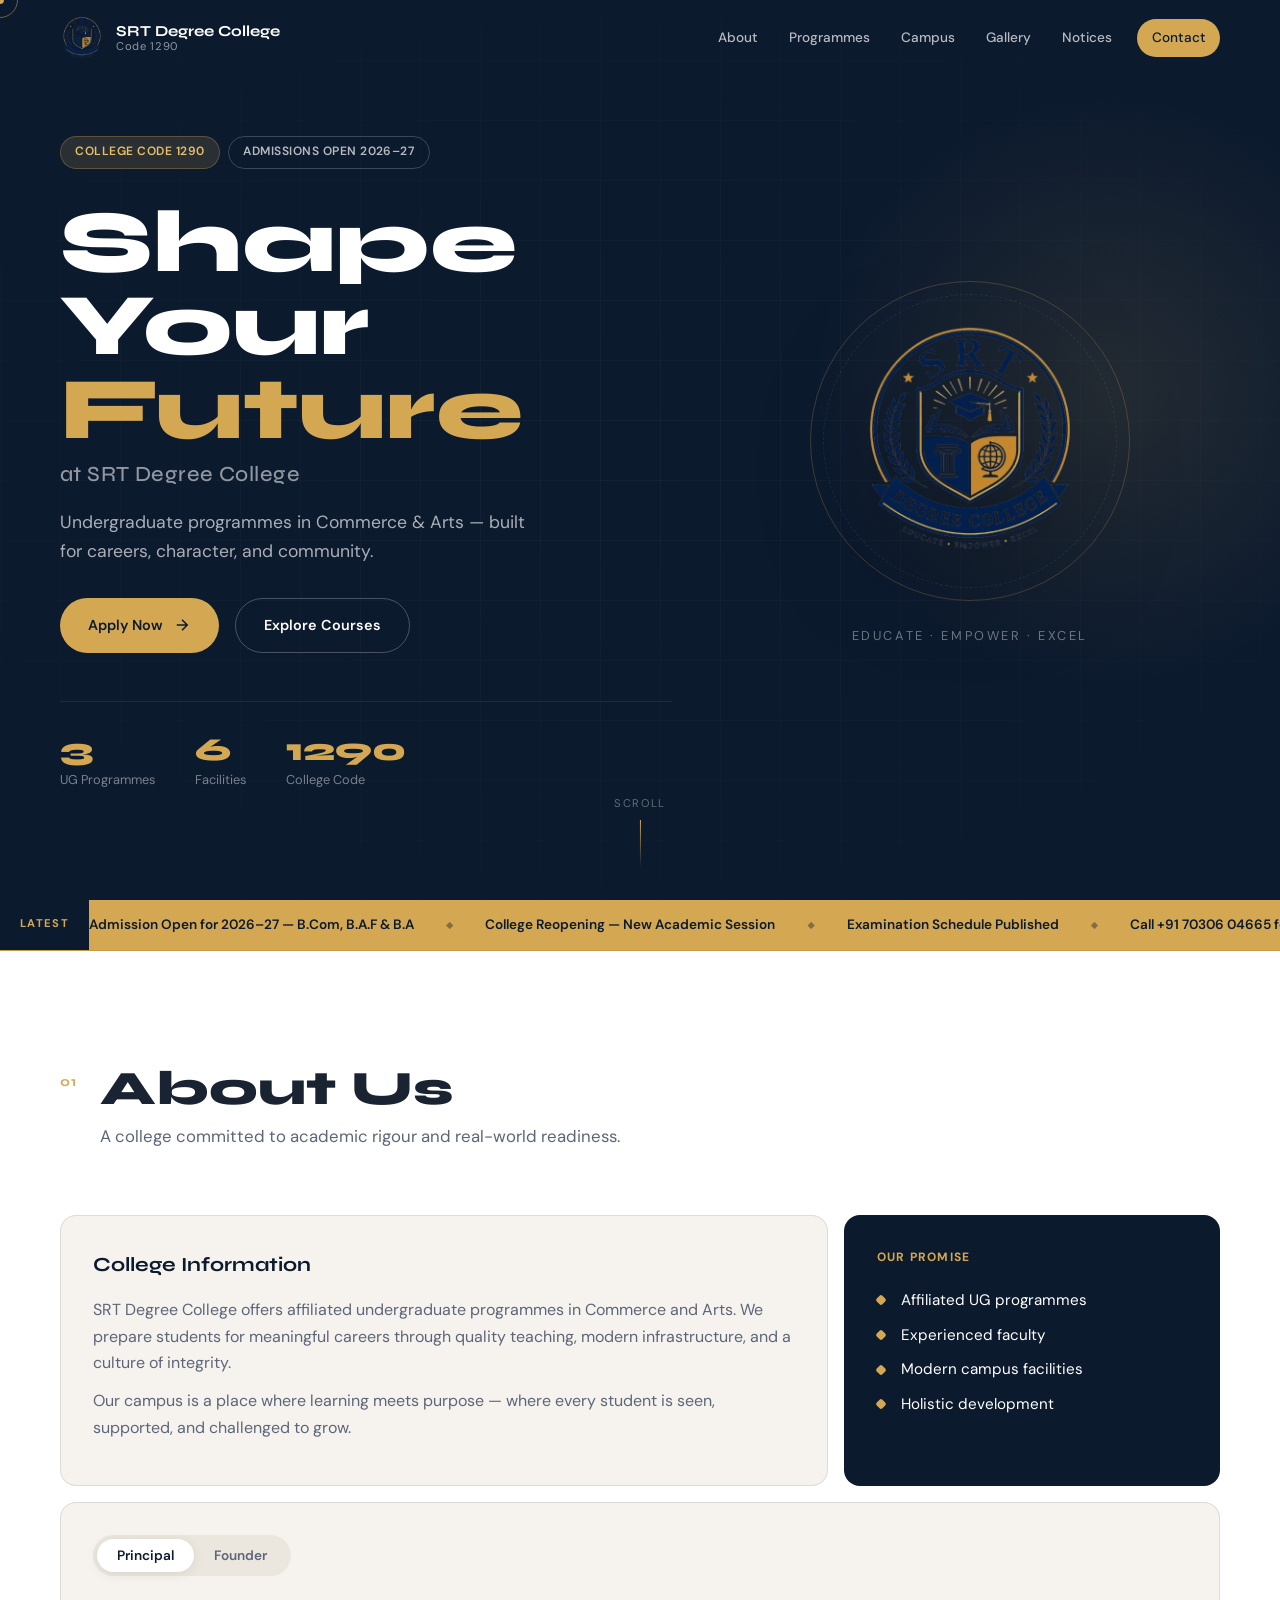
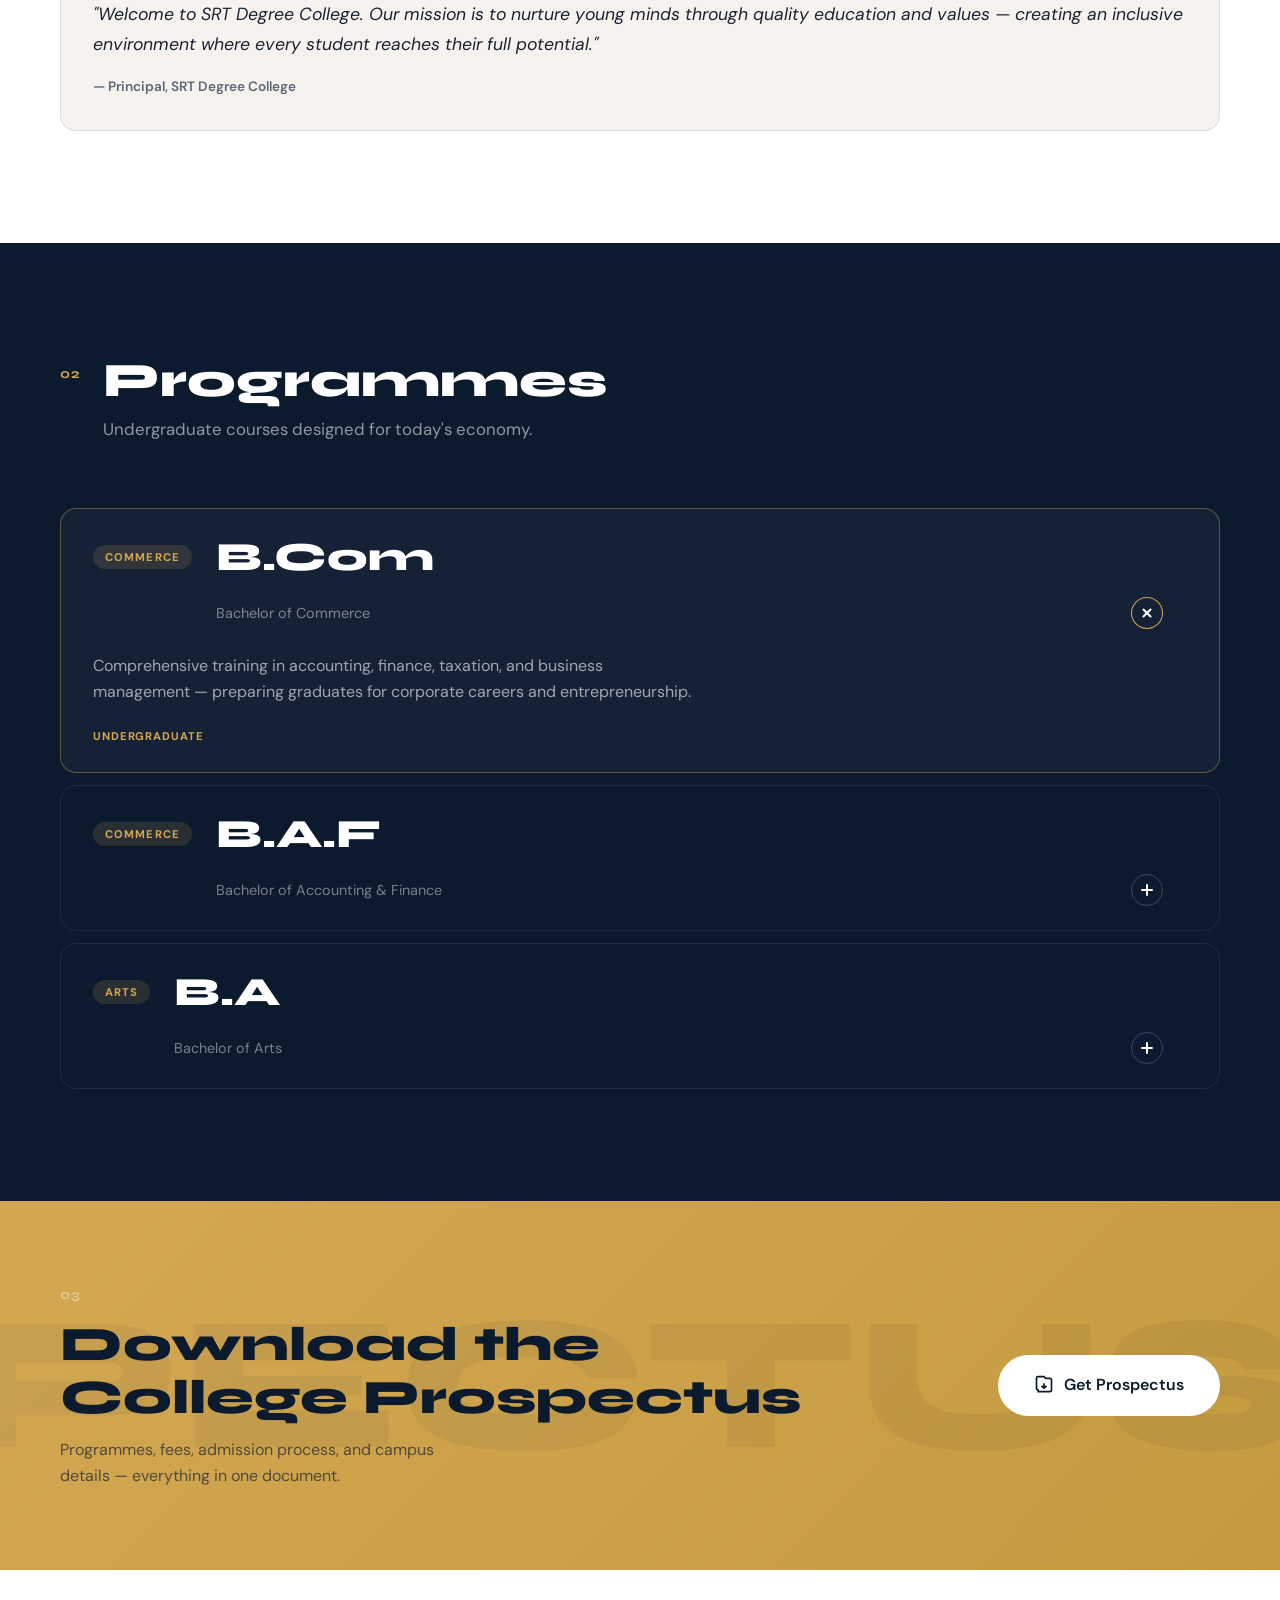
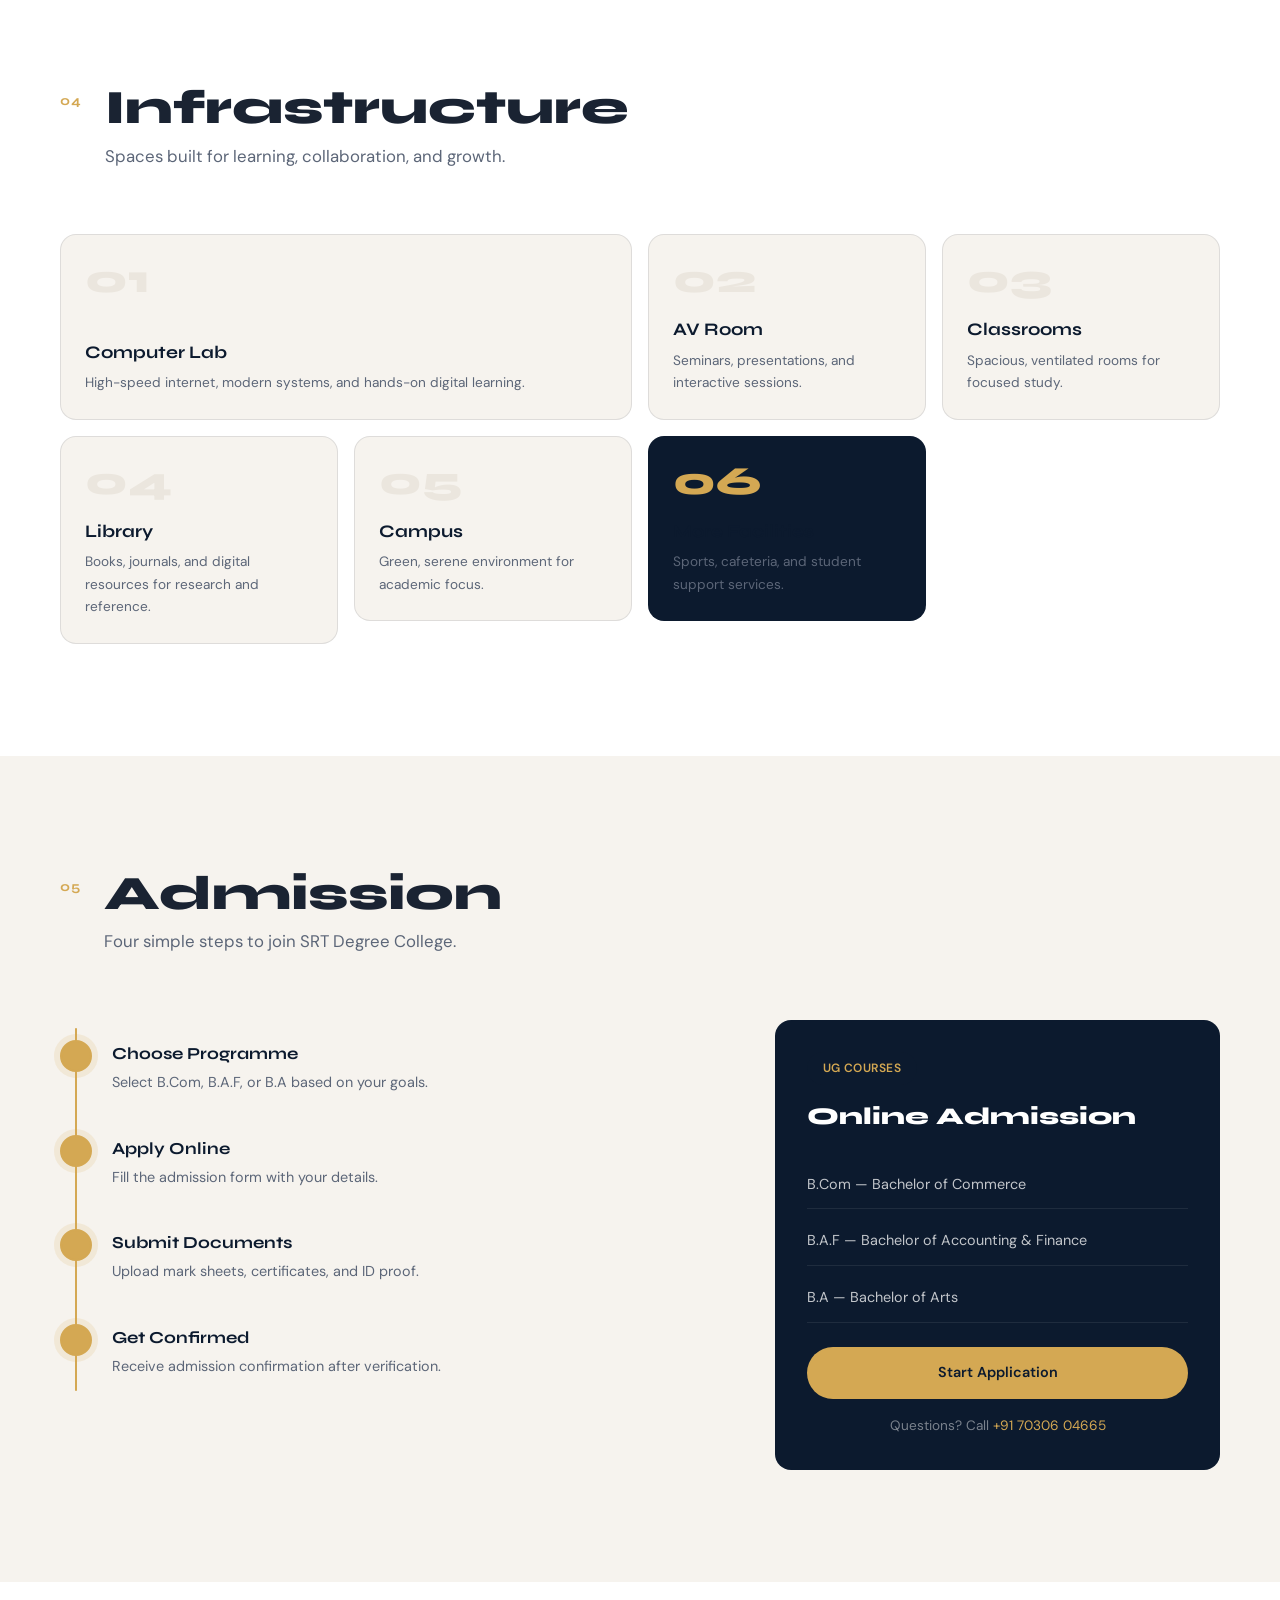
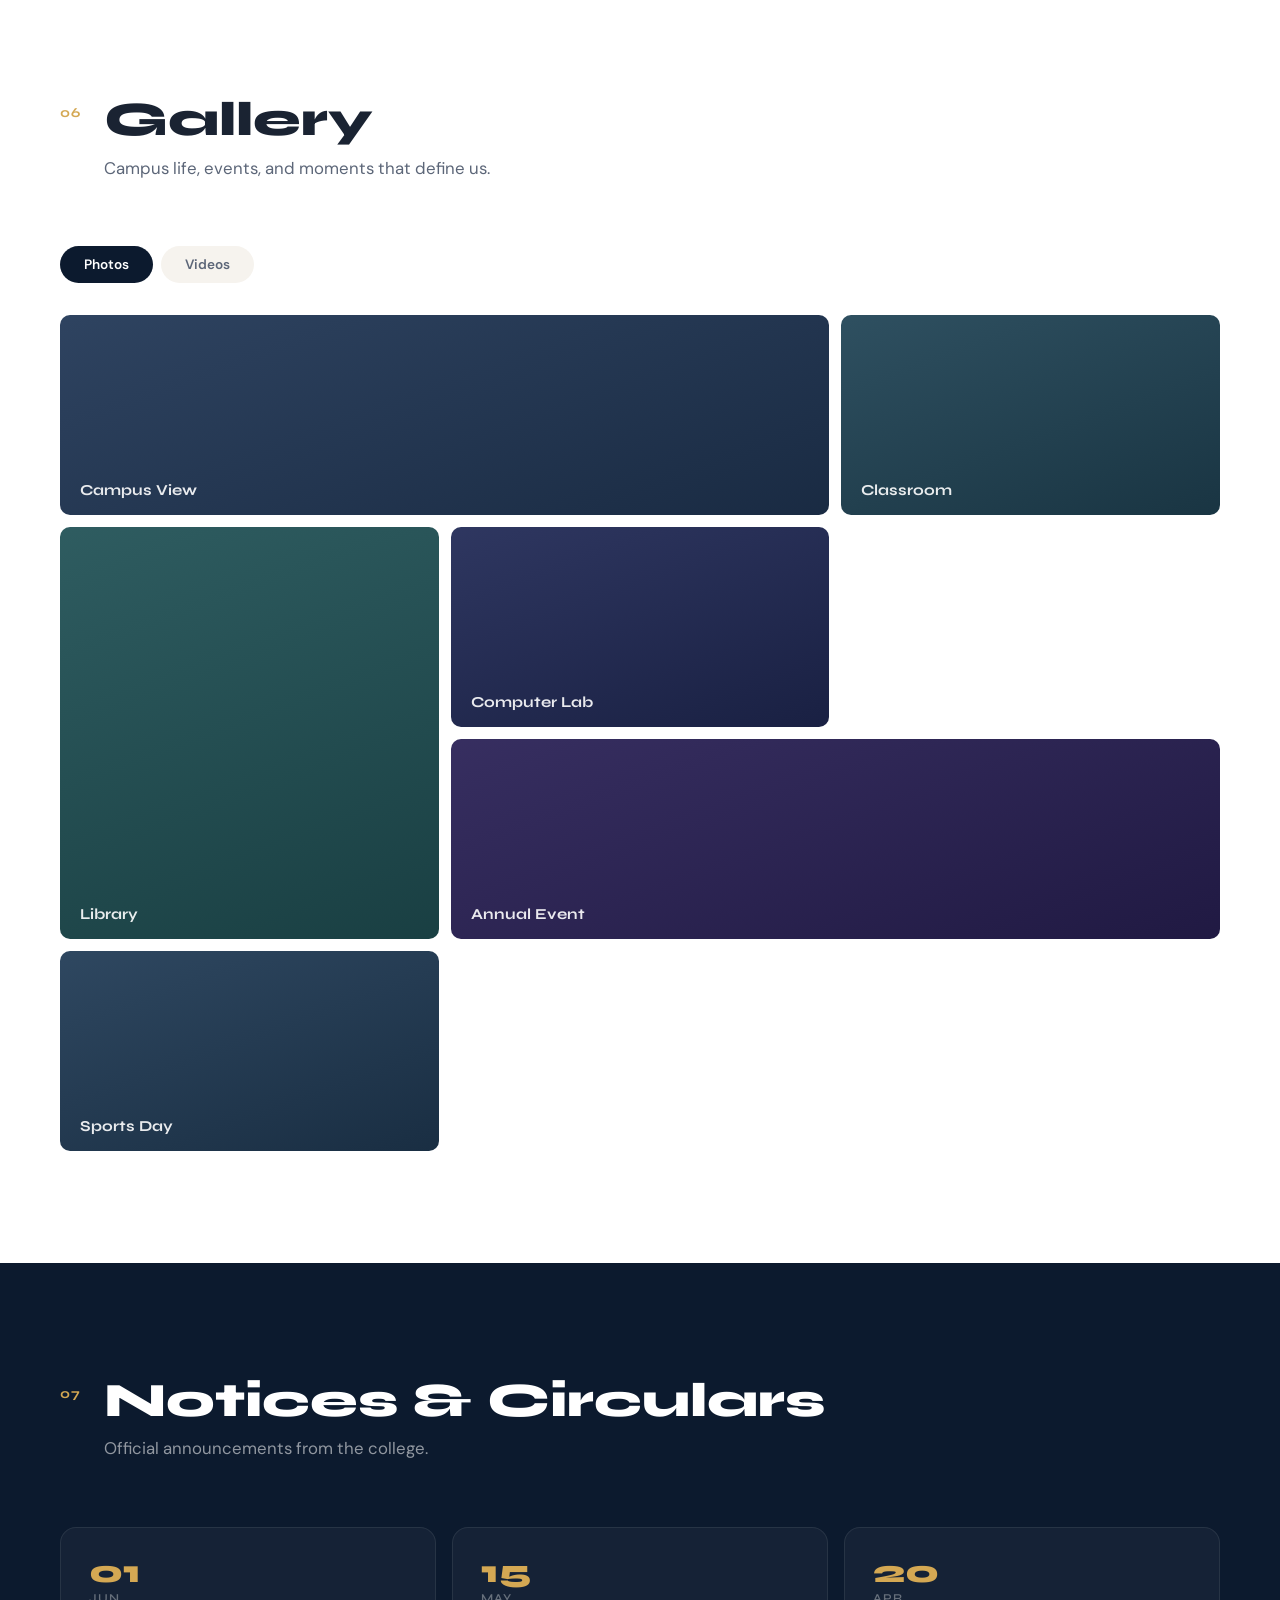
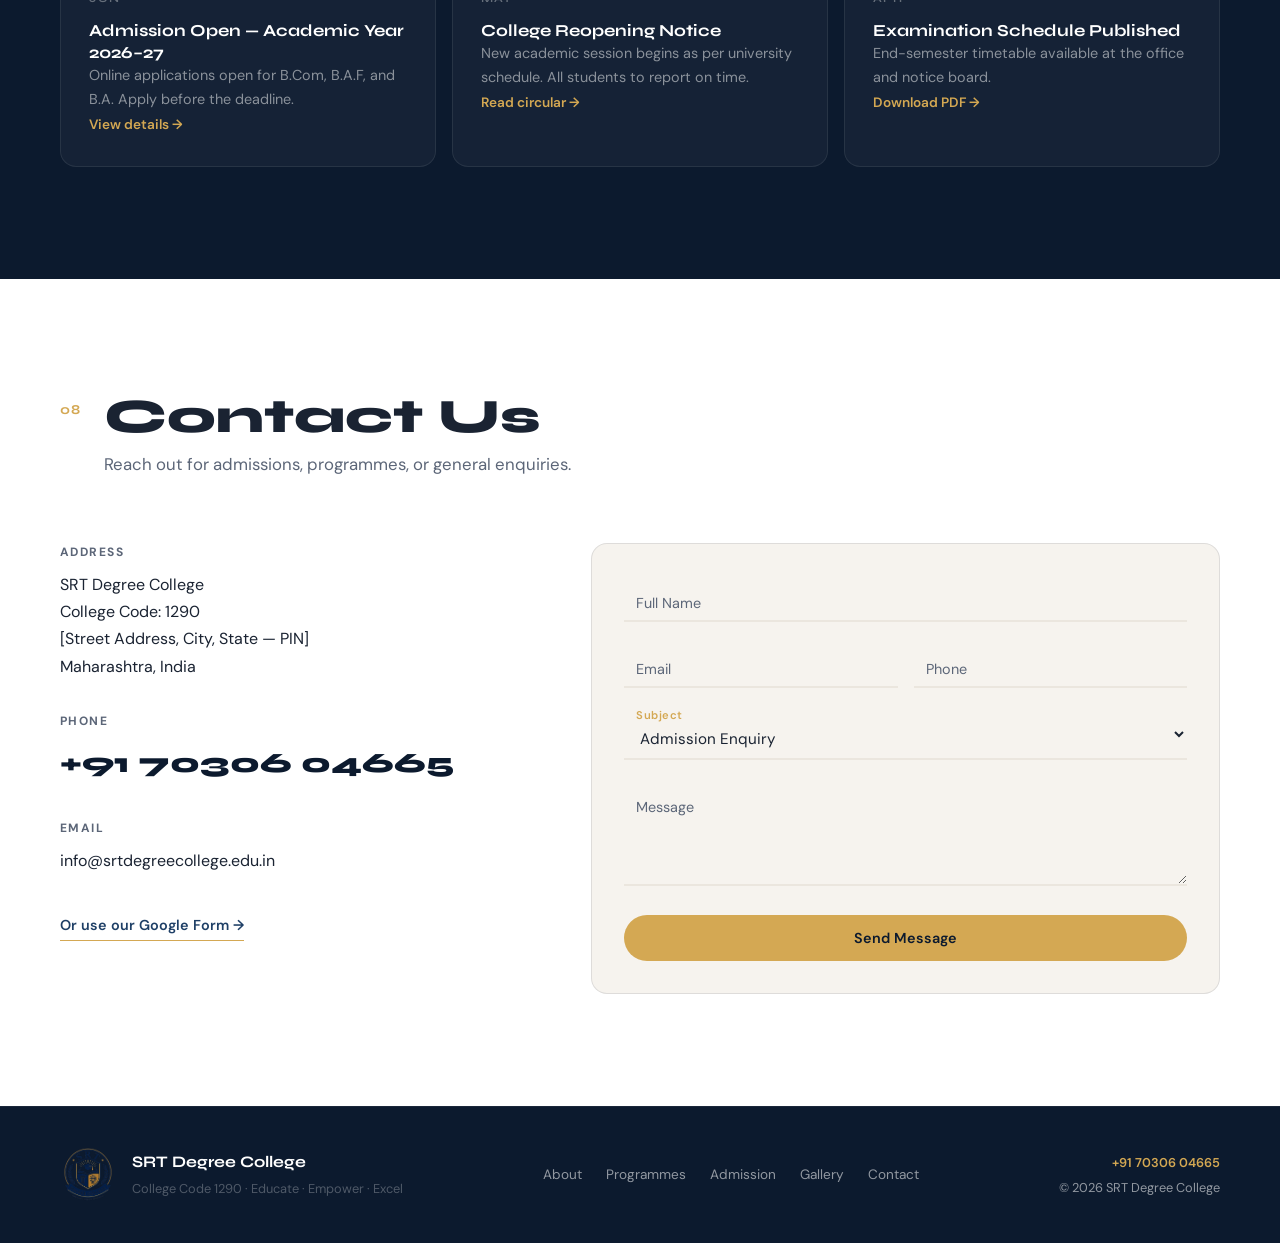
==== index.html @ e0669086 "Add SRT Degree College marketing website Co-authored-by: Cursor <cursoragent@cursor.com>" ====
<!DOCTYPE html>
<html lang="en">
<head>
  <meta charset="UTF-8">
  <meta name="viewport" content="width=device-width, initial-scale=1.0">
  <meta name="description" content="SRT Degree College — Quality undergraduate education in Commerce and Arts. College Code: 1290.">
  <title>SRT Degree College | College Code 1290</title>
  <link rel="icon" type="image/png" href="images/logo.png">
  <link rel="preconnect" href="https://fonts.googleapis.com">
  <link rel="preconnect" href="https://fonts.gstatic.com" crossorigin>
  <link href="https://fonts.googleapis.com/css2?family=DM+Sans:ital,opsz,wght@0,9..40,400;0,9..40,500;0,9..40,600;0,9..40,700;1,9..40,400&family=Syne:wght@500;600;700;800&display=swap" rel="stylesheet">
  <link rel="stylesheet" href="css/style.css">
</head>
<body>

  <div class="scroll-progress" id="scroll-progress"></div>
  <div class="cursor" id="cursor" aria-hidden="true"></div>
  <div class="cursor-ring" id="cursor-ring" aria-hidden="true"></div>

  <!-- Header -->
  <header class="header" id="header">
    <div class="header__inner">
      <a href="#home" class="brand">
        <img src="images/logo.png" alt="" class="brand__logo" width="44" height="44">
        <span class="brand__text">
          <span class="brand__name">SRT Degree College</span>
          <span class="brand__code">Code 1290</span>
        </span>
      </a>

      <nav class="nav-desktop">
        <a href="#about" class="nav-link" data-section="about">About</a>
        <a href="#programmes" class="nav-link" data-section="programmes">Programmes</a>
        <a href="#infrastructure" class="nav-link" data-section="infrastructure">Campus</a>
        <a href="#gallery" class="nav-link" data-section="gallery">Gallery</a>
        <a href="#notices" class="nav-link" data-section="notices">Notices</a>
        <a href="#contact" class="nav-link nav-link--cta" data-section="contact">Contact</a>
      </nav>

      <button class="menu-btn" id="menu-btn" aria-label="Open menu" aria-expanded="false">
        <span></span><span></span>
      </button>
    </div>
  </header>

  <!-- Mobile Menu Overlay -->
  <div class="menu-overlay" id="menu-overlay" aria-hidden="true">
    <nav class="menu-overlay__nav">
      <a href="#home" class="menu-link">Home</a>
      <a href="#about" class="menu-link">About Us</a>
      <a href="#programmes" class="menu-link">Programmes</a>
      <a href="#prospectus" class="menu-link">Prospectus</a>
      <a href="#infrastructure" class="menu-link">Infrastructure</a>
      <a href="#admission" class="menu-link">Admission</a>
      <a href="#gallery" class="menu-link">Gallery</a>
      <a href="#notices" class="menu-link">Notices</a>
      <a href="#contact" class="menu-link">Contact</a>
    </nav>
    <div class="menu-overlay__footer">
      <a href="tel:+917030604665" class="menu-overlay__phone">+91 70306 04665</a>
      <p>Educate · Empower · Excel</p>
    </div>
  </div>

  <main>
    <!-- Hero -->
    <section class="hero" id="home">
      <div class="hero__grid-bg" aria-hidden="true"></div>
      <div class="hero__glow" aria-hidden="true"></div>

      <div class="wrap hero__layout">
        <div class="hero__copy">
          <div class="hero__meta">
            <span class="pill">College Code 1290</span>
            <span class="pill pill--outline">Admissions Open 2026–27</span>
          </div>

          <h1 class="hero__title">
            <span class="line"><span class="word">Shape</span></span>
            <span class="line"><span class="word">Your</span> <span class="word word--accent">Future</span></span>
            <span class="line line--sub">at SRT Degree College</span>
          </h1>

          <p class="hero__desc">Undergraduate programmes in Commerce &amp; Arts — built for careers, character, and community.</p>

          <div class="hero__actions">
            <a href="#admission" class="btn btn--gold magnetic">
              <span>Apply Now</span>
              <svg width="18" height="18" viewBox="0 0 24 24" fill="none" stroke="currentColor" stroke-width="2"><path d="M5 12h14M12 5l7 7-7 7"/></svg>
            </a>
            <a href="#programmes" class="btn btn--ghost magnetic">Explore Courses</a>
          </div>

          <div class="hero__stats">
            <div class="stat">
              <span class="stat__num" data-count="3">0</span>
              <span class="stat__label">UG Programmes</span>
            </div>
            <div class="stat">
              <span class="stat__num" data-count="6">0</span>
              <span class="stat__label">Facilities</span>
            </div>
            <div class="stat">
              <span class="stat__num" data-count="1290">0</span>
              <span class="stat__label">College Code</span>
            </div>
          </div>
        </div>

        <div class="hero__visual">
          <div class="hero__logo-frame">
            <div class="hero__logo-ring"></div>
            <img src="images/logo.png" alt="SRT Degree College" class="hero__logo" width="280" height="280">
          </div>
          <p class="hero__motto">Educate · Empower · Excel</p>
        </div>
      </div>

      <a href="#about" class="hero__scroll-hint" aria-label="Scroll down">
        <span>Scroll</span>
        <div class="hero__scroll-bar"></div>
      </a>
    </section>

    <!-- Notice Ticker -->
    <div class="ticker" aria-label="Latest notices">
      <div class="ticker__label">Latest</div>
      <div class="ticker__track">
        <div class="ticker__content">
          <span>Admission Open for 2026–27 — B.Com, B.A.F &amp; B.A</span>
          <span class="ticker__dot">◆</span>
          <span>College Reopening — New Academic Session</span>
          <span class="ticker__dot">◆</span>
          <span>Examination Schedule Published</span>
          <span class="ticker__dot">◆</span>
          <span>Call +91 70306 04665 for enquiries</span>
          <span class="ticker__dot">◆</span>
        </div>
        <div class="ticker__content" aria-hidden="true">
          <span>Admission Open for 2026–27 — B.Com, B.A.F &amp; B.A</span>
          <span class="ticker__dot">◆</span>
          <span>College Reopening — New Academic Session</span>
          <span class="ticker__dot">◆</span>
          <span>Examination Schedule Published</span>
          <span class="ticker__dot">◆</span>
          <span>Call +91 70306 04665 for enquiries</span>
          <span class="ticker__dot">◆</span>
        </div>
      </div>
    </div>

    <!-- About -->
    <section class="section" id="about">
      <div class="wrap">
        <div class="section-head reveal">
          <span class="section-num">01</span>
          <div>
            <h2 class="section-title">About Us</h2>
            <p class="section-lead">A college committed to academic rigour and real-world readiness.</p>
          </div>
        </div>

        <div class="bento bento--about">
          <article class="bento__cell bento__cell--wide reveal">
            <h3>College Information</h3>
            <p>SRT Degree College offers affiliated undergraduate programmes in Commerce and Arts. We prepare students for meaningful careers through quality teaching, modern infrastructure, and a culture of integrity.</p>
            <p>Our campus is a place where learning meets purpose — where every student is seen, supported, and challenged to grow.</p>
          </article>

          <article class="bento__cell bento__cell--accent reveal">
            <span class="bento__tag">Our Promise</span>
            <ul class="check-list">
              <li>Affiliated UG programmes</li>
              <li>Experienced faculty</li>
              <li>Modern campus facilities</li>
              <li>Holistic development</li>
            </ul>
          </article>

          <article class="bento__cell bento__cell--messages reveal">
            <div class="message-switch">
              <button class="message-switch__btn active" data-message="principal">Principal</button>
              <button class="message-switch__btn" data-message="founder">Founder</button>
            </div>
            <div class="message-panel active" id="msg-principal">
              <blockquote>
                <p>"Welcome to SRT Degree College. Our mission is to nurture young minds through quality education and values — creating an inclusive environment where every student reaches their full potential."</p>
                <footer>— Principal, SRT Degree College</footer>
              </blockquote>
            </div>
            <div class="message-panel" id="msg-founder">
              <blockquote>
                <p>"We founded this college to make higher education accessible and meaningful — empowering students with knowledge, skills, and character to excel in their chosen fields."</p>
                <footer>— Founder, SRT Degree College</footer>
              </blockquote>
            </div>
          </article>
        </div>
      </div>
    </section>

    <!-- Programmes -->
    <section class="section section--dark" id="programmes">
      <div class="wrap">
        <div class="section-head section-head--light reveal">
          <span class="section-num">02</span>
          <div>
            <h2 class="section-title">Programmes</h2>
            <p class="section-lead">Undergraduate courses designed for today's economy.</p>
          </div>
        </div>

        <div class="courses">
          <article class="course-card reveal" data-course>
            <button class="course-card__head" aria-expanded="false">
              <span class="course-card__dept">Commerce</span>
              <span class="course-card__name">B.Com</span>
              <span class="course-card__full">Bachelor of Commerce</span>
              <span class="course-card__toggle" aria-hidden="true"></span>
            </button>
            <div class="course-card__body">
              <p>Comprehensive training in accounting, finance, taxation, and business management — preparing graduates for corporate careers and entrepreneurship.</p>
              <span class="course-card__badge">Undergraduate</span>
            </div>
          </article>

          <article class="course-card reveal" data-course>
            <button class="course-card__head" aria-expanded="false">
              <span class="course-card__dept">Commerce</span>
              <span class="course-card__name">B.A.F</span>
              <span class="course-card__full">Bachelor of Accounting &amp; Finance</span>
              <span class="course-card__toggle" aria-hidden="true"></span>
            </button>
            <div class="course-card__body">
              <p>Specialized programme in financial accounting, auditing, and financial analysis — ideal for students targeting careers in banking and finance.</p>
              <span class="course-card__badge">Undergraduate</span>
            </div>
          </article>

          <article class="course-card reveal" data-course>
            <button class="course-card__head" aria-expanded="false">
              <span class="course-card__dept">Arts</span>
              <span class="course-card__name">B.A</span>
              <span class="course-card__full">Bachelor of Arts</span>
              <span class="course-card__toggle" aria-hidden="true"></span>
            </button>
            <div class="course-card__body">
              <p>A diverse liberal arts programme covering humanities, social sciences, and critical thinking — building versatile graduates for multiple career paths.</p>
              <span class="course-card__badge">Undergraduate</span>
            </div>
          </article>
        </div>
      </div>
    </section>

    <!-- Prospectus -->
    <section class="prospectus" id="prospectus">
      <div class="wrap prospectus__inner reveal">
        <div class="prospectus__text">
          <span class="section-num section-num--light">03</span>
          <h2>Download the<br>College Prospectus</h2>
          <p>Programmes, fees, admission process, and campus details — everything in one document.</p>
        </div>
        <a href="#" class="btn btn--white btn--lg magnetic" id="prospectus-download">
          <svg width="20" height="20" viewBox="0 0 24 24" fill="none" stroke="currentColor" stroke-width="2"><path d="M12 10v6m0 0l-3-3m3 3l3-3M5 20h14a2 2 0 002-2V6a2 2 0 00-2-2h-5l-2-2H5a2 2 0 00-2 2v12a2 2 0 002 2z"/></svg>
          <span>Get Prospectus</span>
        </a>
      </div>
    </section>

    <!-- Infrastructure -->
    <section class="section" id="infrastructure">
      <div class="wrap">
        <div class="section-head reveal">
          <span class="section-num">04</span>
          <div>
            <h2 class="section-title">Infrastructure</h2>
            <p class="section-lead">Spaces built for learning, collaboration, and growth.</p>
          </div>
        </div>

        <div class="bento bento--infra">
          <article class="infra-tile infra-tile--large reveal" data-tilt>
            <span class="infra-tile__num">01</span>
            <h4>Computer Lab</h4>
            <p>High-speed internet, modern systems, and hands-on digital learning.</p>
          </article>
          <article class="infra-tile reveal" data-tilt>
            <span class="infra-tile__num">02</span>
            <h4>AV Room</h4>
            <p>Seminars, presentations, and interactive sessions.</p>
          </article>
          <article class="infra-tile reveal" data-tilt>
            <span class="infra-tile__num">03</span>
            <h4>Classrooms</h4>
            <p>Spacious, ventilated rooms for focused study.</p>
          </article>
          <article class="infra-tile infra-tile--tall reveal" data-tilt>
            <span class="infra-tile__num">04</span>
            <h4>Library</h4>
            <p>Books, journals, and digital resources for research and reference.</p>
          </article>
          <article class="infra-tile reveal" data-tilt>
            <span class="infra-tile__num">05</span>
            <h4>Campus</h4>
            <p>Green, serene environment for academic focus.</p>
          </article>
          <article class="infra-tile infra-tile--accent reveal" data-tilt>
            <span class="infra-tile__num">06</span>
            <h4>More Facilities</h4>
            <p>Sports, cafeteria, and student support services.</p>
          </article>
        </div>
      </div>
    </section>

    <!-- Admission -->
    <section class="section section--cream" id="admission">
      <div class="wrap">
        <div class="section-head reveal">
          <span class="section-num">05</span>
          <div>
            <h2 class="section-title">Admission</h2>
            <p class="section-lead">Four simple steps to join SRT Degree College.</p>
          </div>
        </div>

        <div class="admission-layout">
          <div class="timeline reveal">
            <div class="timeline__line"><div class="timeline__progress" id="timeline-progress"></div></div>
            <div class="timeline__step active" data-step="0">
              <span class="timeline__dot"></span>
              <div>
                <strong>Choose Programme</strong>
                <p>Select B.Com, B.A.F, or B.A based on your goals.</p>
              </div>
            </div>
            <div class="timeline__step" data-step="1">
              <span class="timeline__dot"></span>
              <div>
                <strong>Apply Online</strong>
                <p>Fill the admission form with your details.</p>
              </div>
            </div>
            <div class="timeline__step" data-step="2">
              <span class="timeline__dot"></span>
              <div>
                <strong>Submit Documents</strong>
                <p>Upload mark sheets, certificates, and ID proof.</p>
              </div>
            </div>
            <div class="timeline__step" data-step="3">
              <span class="timeline__dot"></span>
              <div>
                <strong>Get Confirmed</strong>
                <p>Receive admission confirmation after verification.</p>
              </div>
            </div>
          </div>

          <aside class="admission-card reveal">
            <div class="admission-card__header">
              <span class="pill pill--dark">UG Courses</span>
              <h3>Online Admission</h3>
            </div>
            <ul class="admission-card__list">
              <li>B.Com — Bachelor of Commerce</li>
              <li>B.A.F — Bachelor of Accounting &amp; Finance</li>
              <li>B.A — Bachelor of Arts</li>
            </ul>
            <a href="#contact" class="btn btn--gold btn--full magnetic">Start Application</a>
            <p class="admission-card__help">Questions? Call <a href="tel:+917030604665">+91 70306 04665</a></p>
          </aside>
        </div>
      </div>
    </section>

    <!-- Gallery -->
    <section class="section" id="gallery">
      <div class="wrap">
        <div class="section-head reveal">
          <span class="section-num">06</span>
          <div>
            <h2 class="section-title">Gallery</h2>
            <p class="section-lead">Campus life, events, and moments that define us.</p>
          </div>
        </div>

        <div class="gallery-filter reveal">
          <button class="gallery-filter__btn active" data-filter="images">Photos</button>
          <button class="gallery-filter__btn" data-filter="videos">Videos</button>
        </div>

        <div class="gallery-masonry" id="gallery-images">
          <figure class="gallery-item gallery-item--wide reveal" data-lightbox>
            <div class="gallery-item__media" style="--g-hue: 215"><span>Campus View</span></div>
            <figcaption>Main Campus</figcaption>
          </figure>
          <figure class="gallery-item reveal" data-lightbox>
            <div class="gallery-item__media" style="--g-hue: 200"><span>Classroom</span></div>
            <figcaption>Learning Spaces</figcaption>
          </figure>
          <figure class="gallery-item gallery-item--tall reveal" data-lightbox>
            <div class="gallery-item__media" style="--g-hue: 185"><span>Library</span></div>
            <figcaption>Central Library</figcaption>
          </figure>
          <figure class="gallery-item reveal" data-lightbox>
            <div class="gallery-item__media" style="--g-hue: 230"><span>Computer Lab</span></div>
            <figcaption>Computer Lab</figcaption>
          </figure>
          <figure class="gallery-item gallery-item--wide reveal" data-lightbox>
            <div class="gallery-item__media" style="--g-hue: 250"><span>Annual Event</span></div>
            <figcaption>College Events</figcaption>
          </figure>
          <figure class="gallery-item reveal" data-lightbox>
            <div class="gallery-item__media" style="--g-hue: 210"><span>Sports Day</span></div>
            <figcaption>Sports &amp; Activities</figcaption>
          </figure>
        </div>

        <div class="gallery-videos hidden" id="gallery-videos">
          <div class="video-card reveal">
            <div class="video-card__thumb">
              <svg width="48" height="48" viewBox="0 0 24 24" fill="currentColor"><path d="M8 5v14l11-7z"/></svg>
            </div>
            <h4>Campus Tour</h4>
            <p>Replace with YouTube embed</p>
          </div>
          <div class="video-card reveal">
            <div class="video-card__thumb">
              <svg width="48" height="48" viewBox="0 0 24 24" fill="currentColor"><path d="M8 5v14l11-7z"/></svg>
            </div>
            <h4>Event Highlights</h4>
            <p>Replace with YouTube embed</p>
          </div>
        </div>
      </div>
    </section>

    <!-- Notices -->
    <section class="section section--dark" id="notices">
      <div class="wrap">
        <div class="section-head section-head--light reveal">
          <span class="section-num">07</span>
          <div>
            <h2 class="section-title">Notices &amp; Circulars</h2>
            <p class="section-lead">Official announcements from the college.</p>
          </div>
        </div>

        <div class="notices-grid">
          <article class="notice reveal">
            <time datetime="2026-06-01">01<span>Jun</span></time>
            <div>
              <h4>Admission Open — Academic Year 2026–27</h4>
              <p>Online applications open for B.Com, B.A.F, and B.A. Apply before the deadline.</p>
              <a href="#admission" class="notice__link">View details →</a>
            </div>
          </article>
          <article class="notice reveal">
            <time datetime="2026-05-15">15<span>May</span></time>
            <div>
              <h4>College Reopening Notice</h4>
              <p>New academic session begins as per university schedule. All students to report on time.</p>
              <a href="#" class="notice__link">Read circular →</a>
            </div>
          </article>
          <article class="notice reveal">
            <time datetime="2026-04-20">20<span>Apr</span></time>
            <div>
              <h4>Examination Schedule Published</h4>
              <p>End-semester timetable available at the office and notice board.</p>
              <a href="#" class="notice__link">Download PDF →</a>
            </div>
          </article>
        </div>
      </div>
    </section>

    <!-- Contact -->
    <section class="section" id="contact">
      <div class="wrap">
        <div class="section-head reveal">
          <span class="section-num">08</span>
          <div>
            <h2 class="section-title">Contact Us</h2>
            <p class="section-lead">Reach out for admissions, programmes, or general enquiries.</p>
          </div>
        </div>

        <div class="contact-layout">
          <div class="contact-info reveal">
            <div class="contact-block">
              <h4>Address</h4>
              <p>SRT Degree College<br>College Code: 1290<br>[Street Address, City, State — PIN]<br>Maharashtra, India</p>
            </div>
            <div class="contact-block">
              <h4>Phone</h4>
              <p><a href="tel:+917030604665" class="contact-big">+91 70306 04665</a></p>
            </div>
            <div class="contact-block">
              <h4>Email</h4>
              <p><a href="mailto:info@srtdegreecollege.edu.in">info@srtdegreecollege.edu.in</a></p>
            </div>
            <a href="#" class="contact-form-link" id="google-form-link" target="_blank" rel="noopener">
              Or use our Google Form →
            </a>
          </div>

          <form class="contact-form reveal" id="contact-form">
            <div class="field">
              <input type="text" id="name" name="name" required placeholder=" ">
              <label for="name">Full Name</label>
            </div>
            <div class="field-row">
              <div class="field">
                <input type="email" id="email" name="email" required placeholder=" ">
                <label for="email">Email</label>
              </div>
              <div class="field">
                <input type="tel" id="phone" name="phone" placeholder=" ">
                <label for="phone">Phone</label>
              </div>
            </div>
            <div class="field">
              <select id="subject" name="subject">
                <option value="admission">Admission Enquiry</option>
                <option value="programme">Programme Information</option>
                <option value="general">General Enquiry</option>
              </select>
              <label for="subject">Subject</label>
            </div>
            <div class="field">
              <textarea id="message" name="message" rows="4" required placeholder=" "></textarea>
              <label for="message">Message</label>
            </div>
            <button type="submit" class="btn btn--gold btn--full magnetic">Send Message</button>
          </form>
        </div>
      </div>
    </section>
  </main>

  <!-- Footer -->
  <footer class="footer">
    <div class="wrap footer__inner">
      <div class="footer__brand">
        <img src="images/logo.png" alt="" class="footer__logo" width="72" height="72">
        <div>
          <strong>SRT Degree College</strong>
          <span>College Code 1290 · Educate · Empower · Excel</span>
        </div>
      </div>
      <nav class="footer__nav">
        <a href="#about">About</a>
        <a href="#programmes">Programmes</a>
        <a href="#admission">Admission</a>
        <a href="#gallery">Gallery</a>
        <a href="#contact">Contact</a>
      </nav>
      <div class="footer__meta">
        <a href="tel:+917030604665">+91 70306 04665</a>
        <span>&copy; 2026 SRT Degree College</span>
      </div>
    </div>
  </footer>

  <!-- Lightbox -->
  <div class="lightbox" id="lightbox" aria-hidden="true">
    <button class="lightbox__close" aria-label="Close">&times;</button>
    <div class="lightbox__content"></div>
  </div>

  <script src="js/main.js"></script>
</body>
</html>
---- css/style.css ----
/* ============================================
   SRT Degree College — 2026 Redesign
   ============================================ */

:root {
  --navy: #0c1a2e;
  --navy-mid: #142d4a;
  --navy-soft: #1e3f66;
  --gold: #d4a853;
  --gold-light: #e8c06a;
  --gold-dim: rgba(212, 168, 83, 0.15);
  --cream: #f6f3ee;
  --cream-dark: #ebe6de;
  --white: #ffffff;
  --text: #1a2332;
  --text-muted: #5c6678;
  --border: rgba(12, 26, 46, 0.1);
  --font-display: 'Syne', system-ui, sans-serif;
  --font-body: 'DM Sans', system-ui, sans-serif;
  --ease: cubic-bezier(0.22, 1, 0.36, 1);
  --header-h: 76px;
  --radius: 16px;
  --radius-sm: 10px;
}

*, *::before, *::after { box-sizing: border-box; margin: 0; padding: 0; }

html {
  scroll-behavior: smooth;
  scroll-padding-top: var(--header-h);
}

body {
  font-family: var(--font-body);
  font-size: 16px;
  line-height: 1.65;
  color: var(--text);
  background: var(--white);
  overflow-x: hidden;
  cursor: none;
}

body.menu-open { overflow: hidden; }

img { max-width: 100%; display: block; }
a { color: inherit; text-decoration: none; }
.hidden { display: none !important; }

.wrap {
  width: 100%;
  max-width: 1240px;
  margin: 0 auto;
  padding: 0 clamp(1.25rem, 4vw, 2.5rem);
}

/* ---- Custom Cursor (desktop) ---- */
.cursor, .cursor-ring {
  position: fixed;
  pointer-events: none;
  z-index: 9999;
  border-radius: 50%;
  transform: translate(-50%, -50%);
  transition: width 0.25s var(--ease), height 0.25s var(--ease), opacity 0.25s;
}

.cursor {
  width: 8px;
  height: 8px;
  background: var(--gold);
}

.cursor-ring {
  width: 36px;
  height: 36px;
  border: 1.5px solid rgba(212, 168, 83, 0.5);
}

.cursor-ring.hover {
  width: 56px;
  height: 56px;
  border-color: var(--gold);
  background: var(--gold-dim);
}

/* ---- Scroll Progress ---- */
.scroll-progress {
  position: fixed;
  top: 0;
  left: 0;
  height: 3px;
  width: 0%;
  background: linear-gradient(90deg, var(--gold), var(--gold-light));
  z-index: 10001;
  transition: width 0.1s linear;
}

/* ---- Buttons ---- */
.btn {
  display: inline-flex;
  align-items: center;
  justify-content: center;
  gap: 0.6rem;
  padding: 0.9rem 1.75rem;
  font-family: var(--font-body);
  font-size: 0.9rem;
  font-weight: 600;
  border: none;
  border-radius: 100px;
  cursor: none;
  transition: transform 0.3s var(--ease), box-shadow 0.3s var(--ease), background 0.3s;
  position: relative;
  overflow: hidden;
}

.btn--gold {
  background: var(--gold);
  color: var(--navy);
}

.btn--gold:hover {
  background: var(--gold-light);
  box-shadow: 0 8px 32px rgba(212, 168, 83, 0.35);
}

.btn--ghost {
  background: transparent;
  color: var(--white);
  border: 1.5px solid rgba(255, 255, 255, 0.25);
}

.btn--ghost:hover {
  border-color: rgba(255, 255, 255, 0.6);
  background: rgba(255, 255, 255, 0.06);
}

.btn--white {
  background: var(--white);
  color: var(--navy);
}

.btn--white:hover {
  box-shadow: 0 8px 32px rgba(0, 0, 0, 0.15);
}

.btn--full { width: 100%; }
.btn--lg { padding: 1.1rem 2.25rem; font-size: 1rem; }

.pill {
  display: inline-flex;
  padding: 0.35rem 0.9rem;
  font-size: 0.75rem;
  font-weight: 600;
  letter-spacing: 0.04em;
  text-transform: uppercase;
  border-radius: 100px;
  background: var(--gold-dim);
  color: var(--gold-light);
  border: 1px solid rgba(212, 168, 83, 0.3);
}

.pill--outline {
  background: transparent;
  color: rgba(255, 255, 255, 0.7);
  border-color: rgba(255, 255, 255, 0.2);
}

.pill--dark {
  background: var(--navy);
  color: var(--gold);
  border-color: transparent;
}

/* ---- Header ---- */
.header {
  position: fixed;
  top: 0;
  left: 0;
  right: 0;
  z-index: 1000;
  height: var(--header-h);
  transition: background 0.4s var(--ease), backdrop-filter 0.4s;
}

.header.scrolled {
  background: rgba(12, 26, 46, 0.85);
  backdrop-filter: blur(20px);
  border-bottom: 1px solid rgba(255, 255, 255, 0.06);
}

.header__inner {
  max-width: 1240px;
  margin: 0 auto;
  padding: 0 clamp(1.25rem, 4vw, 2.5rem);
  height: 100%;
  display: flex;
  align-items: center;
  justify-content: space-between;
}

.brand {
  display: flex;
  align-items: center;
  gap: 0.75rem;
  color: var(--white);
}

.brand__logo {
  width: 44px;
  height: 44px;
  object-fit: contain;
}

.brand__text {
  display: flex;
  flex-direction: column;
  line-height: 1.2;
}

.brand__name {
  font-family: var(--font-display);
  font-size: 0.95rem;
  font-weight: 700;
}

.brand__code {
  font-size: 0.7rem;
  opacity: 0.55;
  letter-spacing: 0.06em;
}

.nav-desktop {
  display: flex;
  align-items: center;
  gap: 0.15rem;
}

.nav-link {
  padding: 0.5rem 0.9rem;
  font-size: 0.85rem;
  font-weight: 500;
  color: rgba(255, 255, 255, 0.7);
  border-radius: 100px;
  transition: color 0.3s, background 0.3s;
  cursor: none;
}

.nav-link:hover,
.nav-link.active {
  color: var(--white);
  background: rgba(255, 255, 255, 0.08);
}

.nav-link--cta {
  background: var(--gold);
  color: var(--navy);
  margin-left: 0.5rem;
}

.nav-link--cta:hover {
  background: var(--gold-light);
  color: var(--navy);
}

.menu-btn {
  display: none;
  width: 44px;
  height: 44px;
  background: none;
  border: none;
  cursor: none;
  position: relative;
  z-index: 1002;
}

.menu-btn span {
  display: block;
  width: 22px;
  height: 2px;
  background: var(--white);
  margin: 6px auto;
  transition: transform 0.4s var(--ease), opacity 0.3s;
  border-radius: 2px;
}

.menu-btn.active span:first-child {
  transform: translateY(8px) rotate(45deg);
}

.menu-btn.active span:last-child {
  transform: translateY(-8px) rotate(-45deg);
}

/* ---- Menu Overlay ---- */
.menu-overlay {
  position: fixed;
  inset: 0;
  z-index: 1001;
  background: var(--navy);
  display: flex;
  flex-direction: column;
  justify-content: center;
  padding: 2rem;
  opacity: 0;
  visibility: hidden;
  transition: opacity 0.5s var(--ease), visibility 0.5s;
}

.menu-overlay.open {
  opacity: 1;
  visibility: visible;
}

.menu-overlay__nav {
  display: flex;
  flex-direction: column;
  gap: 0.25rem;
}

.menu-link {
  font-family: var(--font-display);
  font-size: clamp(2rem, 8vw, 3.5rem);
  font-weight: 700;
  color: var(--white);
  padding: 0.25rem 0;
  transform: translateY(40px);
  opacity: 0;
  transition: transform 0.5s var(--ease), opacity 0.5s, color 0.3s;
}

.menu-overlay.open .menu-link {
  transform: translateY(0);
  opacity: 1;
}

.menu-overlay.open .menu-link:nth-child(1) { transition-delay: 0.05s; }
.menu-overlay.open .menu-link:nth-child(2) { transition-delay: 0.1s; }
.menu-overlay.open .menu-link:nth-child(3) { transition-delay: 0.15s; }
.menu-overlay.open .menu-link:nth-child(4) { transition-delay: 0.2s; }
.menu-overlay.open .menu-link:nth-child(5) { transition-delay: 0.25s; }
.menu-overlay.open .menu-link:nth-child(6) { transition-delay: 0.3s; }
.menu-overlay.open .menu-link:nth-child(7) { transition-delay: 0.35s; }
.menu-overlay.open .menu-link:nth-child(8) { transition-delay: 0.4s; }
.menu-overlay.open .menu-link:nth-child(9) { transition-delay: 0.45s; }

.menu-link:hover { color: var(--gold); }

.menu-overlay__footer {
  margin-top: auto;
  padding-top: 2rem;
  border-top: 1px solid rgba(255, 255, 255, 0.1);
}

.menu-overlay__phone {
  font-family: var(--font-display);
  font-size: 1.25rem;
  font-weight: 600;
  color: var(--gold);
}

.menu-overlay__footer p {
  margin-top: 0.5rem;
  font-size: 0.85rem;
  color: rgba(255, 255, 255, 0.4);
  letter-spacing: 0.1em;
}

/* ---- Hero ---- */
.hero {
  position: relative;
  min-height: 100vh;
  background: var(--navy);
  color: var(--white);
  display: flex;
  align-items: center;
  overflow: hidden;
}

.hero__grid-bg {
  position: absolute;
  inset: 0;
  background-image:
    linear-gradient(rgba(255, 255, 255, 0.03) 1px, transparent 1px),
    linear-gradient(90deg, rgba(255, 255, 255, 0.03) 1px, transparent 1px);
  background-size: 60px 60px;
  mask-image: radial-gradient(ellipse 80% 70% at 50% 50%, black, transparent);
}

.hero__glow {
  position: absolute;
  width: 600px;
  height: 600px;
  border-radius: 50%;
  background: radial-gradient(circle, rgba(212, 168, 83, 0.12) 0%, transparent 70%);
  top: 10%;
  right: -10%;
  pointer-events: none;
}

.hero__layout {
  display: grid;
  grid-template-columns: 1.1fr 0.9fr;
  gap: 3rem;
  align-items: center;
  padding-top: calc(var(--header-h) + 2rem);
  padding-bottom: 5rem;
  position: relative;
  z-index: 1;
}

.hero__meta {
  display: flex;
  flex-wrap: wrap;
  gap: 0.5rem;
  margin-bottom: 2rem;
}

.hero__title {
  font-family: var(--font-display);
  font-weight: 800;
  line-height: 0.95;
  margin-bottom: 1.5rem;
}

.hero__title .line {
  display: block;
  overflow: hidden;
}

.hero__title .word {
  display: inline-block;
  font-size: clamp(3rem, 8vw, 5.5rem);
  transform: translateY(110%);
  animation: slideUp 0.9s var(--ease) forwards;
}

.hero__title .line:nth-child(1) .word { animation-delay: 0.1s; }
.hero__title .line:nth-child(2) .word { animation-delay: 0.2s; }
.hero__title .line:nth-child(2) .word:last-child { animation-delay: 0.35s; }

.hero__title .word--accent { color: var(--gold); }

.hero__title .line--sub {
  font-size: clamp(1rem, 2.5vw, 1.35rem);
  font-weight: 500;
  opacity: 0.55;
  margin-top: 0.75rem;
  letter-spacing: 0.02em;
  animation: fadeIn 0.8s var(--ease) 0.6s forwards;
  opacity: 0;
}

@keyframes slideUp {
  to { transform: translateY(0); }
}

@keyframes fadeIn {
  to { opacity: 0.55; }
}

.hero__desc {
  font-size: 1.1rem;
  color: rgba(255, 255, 255, 0.65);
  max-width: 480px;
  margin-bottom: 2rem;
  animation: heroFade 0.8s var(--ease) 0.5s both;
}

@keyframes heroFade {
  from { opacity: 0; transform: translateY(20px); }
  to { opacity: 1; transform: translateY(0); }
}

.hero__actions {
  display: flex;
  flex-wrap: wrap;
  gap: 1rem;
  margin-bottom: 3rem;
  animation: heroFade 0.8s var(--ease) 0.65s both;
}

.hero__stats {
  display: flex;
  gap: 2.5rem;
  padding-top: 2rem;
  border-top: 1px solid rgba(255, 255, 255, 0.08);
  animation: heroFade 0.8s var(--ease) 0.8s both;
}

.stat__num {
  display: block;
  font-family: var(--font-display);
  font-size: 2rem;
  font-weight: 800;
  color: var(--gold);
  line-height: 1;
}

.stat__label {
  font-size: 0.8rem;
  color: rgba(255, 255, 255, 0.45);
  margin-top: 0.25rem;
}

.hero__visual {
  display: flex;
  flex-direction: column;
  align-items: center;
  animation: heroFade 1s var(--ease) 0.4s both;
}

.hero__logo-frame {
  position: relative;
  width: min(320px, 80vw);
  aspect-ratio: 1;
  display: flex;
  align-items: center;
  justify-content: center;
}

.hero__logo-ring {
  position: absolute;
  inset: 0;
  border: 1px solid rgba(212, 168, 83, 0.25);
  border-radius: 50%;
  animation: ringPulse 4s ease-in-out infinite;
}

.hero__logo-ring::before {
  content: '';
  position: absolute;
  inset: 12px;
  border: 1px dashed rgba(255, 255, 255, 0.08);
  border-radius: 50%;
}

@keyframes ringPulse {
  0%, 100% { transform: scale(1); opacity: 1; }
  50% { transform: scale(1.04); opacity: 0.7; }
}

.hero__logo {
  width: 75%;
  height: 75%;
  object-fit: contain;
  filter: drop-shadow(0 20px 60px rgba(0, 0, 0, 0.4));
}

.hero__motto {
  margin-top: 1.5rem;
  font-size: 0.8rem;
  letter-spacing: 0.2em;
  text-transform: uppercase;
  color: rgba(255, 255, 255, 0.4);
}

.hero__scroll-hint {
  position: absolute;
  bottom: 2rem;
  left: 50%;
  transform: translateX(-50%);
  display: flex;
  flex-direction: column;
  align-items: center;
  gap: 0.5rem;
  color: rgba(255, 255, 255, 0.35);
  font-size: 0.7rem;
  letter-spacing: 0.15em;
  text-transform: uppercase;
  cursor: none;
}

.hero__scroll-bar {
  width: 1px;
  height: 48px;
  background: linear-gradient(to bottom, var(--gold), transparent);
  animation: scrollBar 2s ease-in-out infinite;
}

@keyframes scrollBar {
  0%, 100% { transform: scaleY(0.6); opacity: 0.4; }
  50% { transform: scaleY(1); opacity: 1; }
}

/* ---- Ticker ---- */
.ticker {
  display: flex;
  background: var(--gold);
  color: var(--navy);
  overflow: hidden;
  border-bottom: 1px solid rgba(0, 0, 0, 0.08);
}

.ticker__label {
  flex-shrink: 0;
  padding: 0.85rem 1.25rem;
  font-size: 0.7rem;
  font-weight: 700;
  letter-spacing: 0.12em;
  text-transform: uppercase;
  background: var(--navy);
  color: var(--gold);
}

.ticker__track {
  display: flex;
  overflow: hidden;
  flex: 1;
}

.ticker__content {
  display: flex;
  align-items: center;
  gap: 2rem;
  padding: 0.85rem 0;
  white-space: nowrap;
  animation: ticker 30s linear infinite;
  font-size: 0.85rem;
  font-weight: 600;
}

.ticker__dot {
  opacity: 0.4;
  font-size: 0.6rem;
}

@keyframes ticker {
  0% { transform: translateX(0); }
  100% { transform: translateX(-100%); }
}

/* ---- Sections ---- */
.section {
  padding: clamp(4rem, 10vw, 7rem) 0;
}

.section--dark {
  background: var(--navy);
  color: var(--white);
}

.section--cream {
  background: var(--cream);
}

.section-head {
  display: flex;
  align-items: flex-start;
  gap: 1.5rem;
  margin-bottom: clamp(2.5rem, 5vw, 4rem);
}

.section-head--light .section-lead { color: rgba(255, 255, 255, 0.55); }

.section-num {
  font-family: var(--font-display);
  font-size: 0.85rem;
  font-weight: 700;
  color: var(--gold);
  letter-spacing: 0.05em;
  padding-top: 0.5rem;
  flex-shrink: 0;
}

.section-num--light { color: rgba(255, 255, 255, 0.4); }

.section-title {
  font-family: var(--font-display);
  font-size: clamp(2rem, 5vw, 3rem);
  font-weight: 800;
  line-height: 1.1;
  margin-bottom: 0.5rem;
}

.section-lead {
  font-size: 1.05rem;
  color: var(--text-muted);
  max-width: 520px;
}

/* ---- Bento ---- */
.bento {
  display: grid;
  gap: 1rem;
}

.bento--about {
  grid-template-columns: repeat(3, 1fr);
  grid-template-rows: auto auto;
}

.bento__cell {
  background: var(--cream);
  border-radius: var(--radius);
  padding: clamp(1.5rem, 3vw, 2rem);
  border: 1px solid var(--border);
  transition: transform 0.4s var(--ease), box-shadow 0.4s;
}

.bento__cell:hover {
  transform: translateY(-4px);
  box-shadow: 0 20px 60px rgba(12, 26, 46, 0.08);
}

.bento__cell--wide { grid-column: span 2; }

.bento__cell--accent {
  background: var(--navy);
  color: var(--white);
  border-color: transparent;
}

.bento__cell--messages { grid-column: span 3; }

.bento__cell h3 {
  font-family: var(--font-display);
  font-size: 1.25rem;
  font-weight: 700;
  margin-bottom: 1rem;
  color: var(--navy);
}

.bento__cell--accent h3,
.bento__cell--accent .bento__tag { color: var(--gold); }

.bento__cell p {
  color: var(--text-muted);
  margin-bottom: 0.75rem;
}

.bento__cell--accent p { color: rgba(255, 255, 255, 0.65); }

.bento__tag {
  display: block;
  font-size: 0.75rem;
  font-weight: 700;
  letter-spacing: 0.1em;
  text-transform: uppercase;
  margin-bottom: 1.25rem;
}

.check-list {
  list-style: none;
  display: flex;
  flex-direction: column;
  gap: 0.6rem;
}

.check-list li {
  padding-left: 1.5rem;
  position: relative;
  font-size: 0.95rem;
}

.check-list li::before {
  content: '';
  position: absolute;
  left: 0;
  top: 0.55em;
  width: 8px;
  height: 8px;
  background: var(--gold);
  border-radius: 2px;
  transform: rotate(45deg);
}

/* ---- Messages ---- */
.message-switch {
  display: inline-flex;
  background: var(--cream-dark);
  border-radius: 100px;
  padding: 4px;
  margin-bottom: 1.5rem;
}

.message-switch__btn {
  padding: 0.5rem 1.25rem;
  border: none;
  background: transparent;
  font-family: var(--font-body);
  font-size: 0.85rem;
  font-weight: 600;
  color: var(--text-muted);
  border-radius: 100px;
  cursor: none;
  transition: all 0.3s var(--ease);
}

.message-switch__btn.active {
  background: var(--white);
  color: var(--navy);
  box-shadow: 0 2px 12px rgba(0, 0, 0, 0.08);
}

.message-panel {
  display: none;
}

.message-panel.active {
  display: block;
  animation: msgIn 0.4s var(--ease);
}

@keyframes msgIn {
  from { opacity: 0; transform: translateY(12px); }
  to { opacity: 1; transform: translateY(0); }
}

.message-panel blockquote p {
  font-size: 1.1rem;
  line-height: 1.7;
  color: var(--text);
  font-style: italic;
  margin-bottom: 1rem;
}

.message-panel footer {
  font-size: 0.85rem;
  color: var(--text-muted);
  font-weight: 600;
}

/* ---- Courses ---- */
.courses {
  display: flex;
  flex-direction: column;
  gap: 0.75rem;
}

.course-card {
  border: 1px solid rgba(255, 255, 255, 0.08);
  border-radius: var(--radius);
  overflow: hidden;
  transition: border-color 0.3s, background 0.3s;
}

.course-card:hover {
  border-color: rgba(212, 168, 83, 0.3);
}

.course-card.open {
  background: rgba(255, 255, 255, 0.04);
  border-color: rgba(212, 168, 83, 0.4);
}

.course-card__head {
  width: 100%;
  display: grid;
  grid-template-columns: auto 1fr auto auto;
  align-items: center;
  gap: 1rem 1.5rem;
  padding: 1.5rem 2rem;
  background: none;
  border: none;
  color: var(--white);
  text-align: left;
  cursor: none;
  font-family: inherit;
}

.course-card__dept {
  font-size: 0.7rem;
  font-weight: 700;
  letter-spacing: 0.1em;
  text-transform: uppercase;
  color: var(--gold);
  padding: 0.3rem 0.75rem;
  background: var(--gold-dim);
  border-radius: 100px;
}

.course-card__name {
  font-family: var(--font-display);
  font-size: clamp(1.75rem, 4vw, 2.5rem);
  font-weight: 800;
}

.course-card__full {
  font-size: 0.9rem;
  color: rgba(255, 255, 255, 0.45);
  grid-column: 2;
}

.course-card__toggle {
  width: 32px;
  height: 32px;
  border: 1.5px solid rgba(255, 255, 255, 0.2);
  border-radius: 50%;
  position: relative;
  transition: transform 0.4s var(--ease), border-color 0.3s;
}

.course-card__toggle::before,
.course-card__toggle::after {
  content: '';
  position: absolute;
  background: var(--white);
  border-radius: 2px;
  top: 50%;
  left: 50%;
  transform: translate(-50%, -50%);
  transition: transform 0.3s var(--ease);
}

.course-card__toggle::before { width: 12px; height: 2px; }
.course-card__toggle::after { width: 2px; height: 12px; }

.course-card.open .course-card__toggle {
  transform: rotate(45deg);
  border-color: var(--gold);
}

.course-card__body {
  max-height: 0;
  overflow: hidden;
  transition: max-height 0.5s var(--ease), padding 0.5s;
  padding: 0 2rem;
}

.course-card.open .course-card__body {
  max-height: 200px;
  padding: 0 2rem 1.5rem;
}

.course-card__body p {
  color: rgba(255, 255, 255, 0.6);
  margin-bottom: 1rem;
  max-width: 600px;
}

.course-card__badge {
  display: inline-block;
  font-size: 0.7rem;
  font-weight: 700;
  letter-spacing: 0.08em;
  text-transform: uppercase;
  color: var(--gold);
}

/* ---- Prospectus ---- */
.prospectus {
  background: linear-gradient(135deg, var(--gold) 0%, #c49a3f 100%);
  padding: clamp(3rem, 8vw, 5rem) 0;
  position: relative;
  overflow: hidden;
}

.prospectus::before {
  content: 'PROSPECTUS';
  position: absolute;
  right: -2%;
  top: 50%;
  transform: translateY(-50%);
  font-family: var(--font-display);
  font-size: clamp(4rem, 15vw, 12rem);
  font-weight: 800;
  color: rgba(12, 26, 46, 0.06);
  pointer-events: none;
  white-space: nowrap;
}

.prospectus__inner {
  display: flex;
  align-items: center;
  justify-content: space-between;
  gap: 2rem;
  position: relative;
  z-index: 1;
}

.prospectus__text h2 {
  font-family: var(--font-display);
  font-size: clamp(2rem, 5vw, 3rem);
  font-weight: 800;
  color: var(--navy);
  line-height: 1.1;
  margin: 0.75rem 0;
}

.prospectus__text p {
  color: rgba(12, 26, 46, 0.65);
  max-width: 400px;
}

/* ---- Infrastructure Bento ---- */
.bento--infra {
  grid-template-columns: repeat(4, 1fr);
  grid-template-rows: repeat(2, minmax(160px, auto));
}

.infra-tile {
  background: var(--cream);
  border: 1px solid var(--border);
  border-radius: var(--radius);
  padding: 1.5rem;
  display: flex;
  flex-direction: column;
  justify-content: flex-end;
  position: relative;
  overflow: hidden;
  transition: transform 0.4s var(--ease), box-shadow 0.4s;
  transform-style: preserve-3d;
}

.infra-tile::before {
  content: '';
  position: absolute;
  inset: 0;
  background: linear-gradient(135deg, transparent 60%, var(--gold-dim));
  opacity: 0;
  transition: opacity 0.4s;
}

.infra-tile:hover::before { opacity: 1; }

.infra-tile:hover {
  box-shadow: 0 16px 48px rgba(12, 26, 46, 0.1);
}

.infra-tile--large { grid-column: span 2; }
.infra-tile--tall { grid-row: span 2; }

.infra-tile--accent {
  background: var(--navy);
  color: var(--white);
  border-color: transparent;
}

.infra-tile--accent h4 { color: var(--white); }
.infra-tile--accent p { color: rgba(255, 255, 255, 0.55); }
.infra-tile--accent .infra-tile__num { color: var(--gold); }

.infra-tile__num {
  font-family: var(--font-display);
  font-size: 2.5rem;
  font-weight: 800;
  color: var(--cream-dark);
  line-height: 1;
  margin-bottom: auto;
  padding-bottom: 1rem;
}

.infra-tile h4 {
  font-family: var(--font-display);
  font-size: 1.1rem;
  font-weight: 700;
  color: var(--navy);
  margin-bottom: 0.35rem;
  position: relative;
}

.infra-tile p {
  font-size: 0.85rem;
  color: var(--text-muted);
  position: relative;
}

/* ---- Admission ---- */
.admission-layout {
  display: grid;
  grid-template-columns: 1.2fr 0.8fr;
  gap: 3rem;
  align-items: start;
}

.timeline {
  position: relative;
  display: flex;
  flex-direction: column;
  gap: 0;
}

.timeline__line {
  position: absolute;
  left: 15px;
  top: 8px;
  bottom: 8px;
  width: 2px;
  background: var(--cream-dark);
  border-radius: 2px;
}

.timeline__progress {
  width: 100%;
  height: 0%;
  background: var(--gold);
  border-radius: 2px;
  transition: height 0.6s var(--ease);
}

.timeline__step {
  display: flex;
  gap: 1.25rem;
  padding: 1.25rem 0;
  cursor: none;
  opacity: 0.45;
  transition: opacity 0.4s;
}

.timeline__step.active,
.timeline__step:hover { opacity: 1; }

.timeline__dot {
  flex-shrink: 0;
  width: 32px;
  height: 32px;
  border-radius: 50%;
  border: 2px solid var(--cream-dark);
  background: var(--white);
  position: relative;
  z-index: 1;
  transition: border-color 0.4s, background 0.4s, box-shadow 0.4s;
}

.timeline__step.active .timeline__dot {
  border-color: var(--gold);
  background: var(--gold);
  box-shadow: 0 0 0 6px var(--gold-dim);
}

.timeline__step strong {
  display: block;
  font-family: var(--font-display);
  font-size: 1.05rem;
  font-weight: 700;
  color: var(--navy);
  margin-bottom: 0.2rem;
}

.timeline__step p {
  font-size: 0.9rem;
  color: var(--text-muted);
}

.admission-card {
  background: var(--navy);
  color: var(--white);
  border-radius: var(--radius);
  padding: 2rem;
  position: sticky;
  top: calc(var(--header-h) + 1.5rem);
}

.admission-card__header h3 {
  font-family: var(--font-display);
  font-size: 1.5rem;
  font-weight: 800;
  margin: 0.75rem 0 0;
}

.admission-card__list {
  list-style: none;
  margin: 1.5rem 0;
  display: flex;
  flex-direction: column;
  gap: 0.5rem;
}

.admission-card__list li {
  padding: 0.75rem 0;
  border-bottom: 1px solid rgba(255, 255, 255, 0.08);
  font-size: 0.9rem;
  color: rgba(255, 255, 255, 0.75);
}

.admission-card__help {
  margin-top: 1rem;
  text-align: center;
  font-size: 0.85rem;
  color: rgba(255, 255, 255, 0.45);
}

.admission-card__help a { color: var(--gold); }

/* ---- Gallery ---- */
.gallery-filter {
  display: flex;
  gap: 0.5rem;
  margin-bottom: 2rem;
}

.gallery-filter__btn {
  padding: 0.6rem 1.5rem;
  border: none;
  background: var(--cream);
  font-family: var(--font-body);
  font-size: 0.85rem;
  font-weight: 600;
  color: var(--text-muted);
  border-radius: 100px;
  cursor: none;
  transition: all 0.3s var(--ease);
}

.gallery-filter__btn.active {
  background: var(--navy);
  color: var(--white);
}

.gallery-masonry {
  display: grid;
  grid-template-columns: repeat(3, 1fr);
  grid-auto-rows: 200px;
  gap: 0.75rem;
}

.gallery-item {
  position: relative;
  border-radius: var(--radius-sm);
  overflow: hidden;
  cursor: none;
  margin: 0;
}

.gallery-item--wide { grid-column: span 2; }
.gallery-item--tall { grid-row: span 2; }

.gallery-item__media {
  width: 100%;
  height: 100%;
  display: flex;
  align-items: flex-end;
  padding: 1.25rem;
  background: linear-gradient(
    160deg,
    hsl(var(--g-hue, 220), 35%, 28%) 0%,
    hsl(var(--g-hue, 220), 45%, 18%) 100%
  );
  transition: transform 0.6s var(--ease);
}

.gallery-item__media span {
  font-family: var(--font-display);
  font-weight: 700;
  color: rgba(255, 255, 255, 0.9);
  font-size: 0.95rem;
  transform: translateY(8px);
  transition: transform 0.4s var(--ease);
}

.gallery-item:hover .gallery-item__media {
  transform: scale(1.05);
}

.gallery-item:hover .gallery-item__media span {
  transform: translateY(0);
}

.gallery-item figcaption {
  position: absolute;
  bottom: 0;
  left: 0;
  right: 0;
  padding: 0.75rem 1.25rem;
  background: linear-gradient(transparent, rgba(0, 0, 0, 0.6));
  color: var(--white);
  font-size: 0.8rem;
  opacity: 0;
  transform: translateY(8px);
  transition: opacity 0.3s, transform 0.3s;
}

.gallery-item:hover figcaption {
  opacity: 1;
  transform: translateY(0);
}

.gallery-videos {
  display: grid;
  grid-template-columns: repeat(2, 1fr);
  gap: 1rem;
}

.gallery-videos.hidden { display: none; }

.video-card {
  background: var(--navy);
  border-radius: var(--radius);
  overflow: hidden;
  color: var(--white);
  transition: transform 0.4s var(--ease);
}

.video-card:hover { transform: translateY(-4px); }

.video-card__thumb {
  aspect-ratio: 16/9;
  display: flex;
  align-items: center;
  justify-content: center;
  background: var(--navy-mid);
  color: var(--gold);
}

.video-card h4 {
  padding: 1rem 1.25rem 0.25rem;
  font-family: var(--font-display);
  font-weight: 700;
}

.video-card p {
  padding: 0 1.25rem 1.25rem;
  font-size: 0.85rem;
  color: rgba(255, 255, 255, 0.45);
}

/* ---- Notices ---- */
.notices-grid {
  display: grid;
  grid-template-columns: repeat(3, 1fr);
  gap: 1rem;
}

.notice {
  background: rgba(255, 255, 255, 0.04);
  border: 1px solid rgba(255, 255, 255, 0.08);
  border-radius: var(--radius);
  padding: 1.75rem;
  display: flex;
  flex-direction: column;
  gap: 1rem;
  transition: transform 0.4s var(--ease), border-color 0.4s, background 0.4s;
}

.notice:hover {
  transform: translateY(-6px);
  border-color: rgba(212, 168, 83, 0.3);
  background: rgba(255, 255, 255, 0.06);
}

.notice time {
  font-family: var(--font-display);
  font-size: 2rem;
  font-weight: 800;
  color: var(--gold);
  line-height: 1;
}

.notice time span {
  display: block;
  font-size: 0.75rem;
  font-weight: 600;
  letter-spacing: 0.1em;
  text-transform: uppercase;
  color: rgba(255, 255, 255, 0.35);
  margin-top: 0.25rem;
}

.notice h4 {
  font-family: var(--font-display);
  font-size: 1.05rem;
  font-weight: 700;
  line-height: 1.3;
}

.notice p {
  font-size: 0.9rem;
  color: rgba(255, 255, 255, 0.5);
  flex: 1;
}

.notice__link {
  font-size: 0.85rem;
  font-weight: 600;
  color: var(--gold);
  transition: letter-spacing 0.3s;
}

.notice__link:hover { letter-spacing: 0.04em; }

/* ---- Contact ---- */
.contact-layout {
  display: grid;
  grid-template-columns: 1fr 1.3fr;
  gap: 3rem;
  align-items: start;
}

.contact-block {
  margin-bottom: 2rem;
}

.contact-block h4 {
  font-size: 0.75rem;
  font-weight: 700;
  letter-spacing: 0.12em;
  text-transform: uppercase;
  color: var(--text-muted);
  margin-bottom: 0.5rem;
}

.contact-block p {
  font-size: 1rem;
  color: var(--text);
  line-height: 1.7;
}

.contact-big {
  font-family: var(--font-display);
  font-size: 1.75rem;
  font-weight: 800;
  color: var(--navy);
  transition: color 0.3s;
}

.contact-big:hover { color: var(--gold); }

.contact-form-link {
  display: inline-block;
  margin-top: 0.5rem;
  font-size: 0.9rem;
  font-weight: 600;
  color: var(--navy-soft);
  border-bottom: 1px solid var(--gold);
  padding-bottom: 2px;
  transition: color 0.3s;
}

.contact-form-link:hover { color: var(--gold); }

.contact-form {
  background: var(--cream);
  border-radius: var(--radius);
  padding: 2rem;
  border: 1px solid var(--border);
}

.field {
  position: relative;
  margin-bottom: 1.25rem;
}

.field-row {
  display: grid;
  grid-template-columns: 1fr 1fr;
  gap: 1rem;
}

.field input,
.field select,
.field textarea {
  width: 100%;
  padding: 1rem 0.75rem 0.5rem;
  font-family: var(--font-body);
  font-size: 0.95rem;
  border: none;
  border-bottom: 2px solid var(--cream-dark);
  background: transparent;
  color: var(--text);
  transition: border-color 0.3s;
  border-radius: 0;
  cursor: none;
}

.field input:focus,
.field select:focus,
.field textarea:focus {
  outline: none;
  border-bottom-color: var(--gold);
}

.field label {
  position: absolute;
  left: 0.75rem;
  top: 1rem;
  font-size: 0.9rem;
  color: var(--text-muted);
  pointer-events: none;
  transition: transform 0.3s var(--ease), font-size 0.3s, color 0.3s;
}

.field input:focus ~ label,
.field input:not(:placeholder-shown) ~ label,
.field textarea:focus ~ label,
.field textarea:not(:placeholder-shown) ~ label,
.field select:focus ~ label,
.field select:valid ~ label {
  transform: translateY(-1.1rem);
  font-size: 0.7rem;
  color: var(--gold);
  font-weight: 600;
  letter-spacing: 0.04em;
}

.field select { padding-top: 1.25rem; }

.field textarea { resize: vertical; min-height: 100px; }

/* ---- Footer ---- */
.footer {
  background: var(--navy);
  color: rgba(255, 255, 255, 0.55);
  padding: 2.5rem 0;
  border-top: 1px solid rgba(255, 255, 255, 0.06);
}

.footer__inner {
  display: flex;
  align-items: center;
  justify-content: space-between;
  gap: 2rem;
  flex-wrap: wrap;
}

.footer__brand {
  display: flex;
  align-items: center;
  gap: 1rem;
}

.footer__logo {
  width: 56px;
  height: 56px;
  object-fit: contain;
  opacity: 0.9;
}

.footer__brand strong {
  display: block;
  color: var(--white);
  font-family: var(--font-display);
  font-size: 1rem;
}

.footer__brand span {
  font-size: 0.8rem;
  opacity: 0.5;
}

.footer__nav {
  display: flex;
  gap: 1.5rem;
  flex-wrap: wrap;
}

.footer__nav a {
  font-size: 0.85rem;
  transition: color 0.3s;
}

.footer__nav a:hover { color: var(--gold); }

.footer__meta {
  display: flex;
  flex-direction: column;
  align-items: flex-end;
  gap: 0.25rem;
  font-size: 0.8rem;
}

.footer__meta a {
  font-weight: 600;
  color: var(--gold);
}

/* ---- Lightbox ---- */
.lightbox {
  position: fixed;
  inset: 0;
  z-index: 10000;
  background: rgba(12, 26, 46, 0.92);
  backdrop-filter: blur(12px);
  display: flex;
  align-items: center;
  justify-content: center;
  opacity: 0;
  visibility: hidden;
  transition: opacity 0.4s, visibility 0.4s;
}

.lightbox.open {
  opacity: 1;
  visibility: visible;
}

.lightbox__close {
  position: absolute;
  top: 1.5rem;
  right: 1.5rem;
  width: 48px;
  height: 48px;
  border: 1px solid rgba(255, 255, 255, 0.2);
  background: transparent;
  color: var(--white);
  font-size: 1.5rem;
  border-radius: 50%;
  cursor: none;
  transition: border-color 0.3s, background 0.3s;
}

.lightbox__close:hover {
  border-color: var(--gold);
  background: var(--gold-dim);
}

.lightbox__content {
  max-width: 90vw;
  max-height: 80vh;
  border-radius: var(--radius);
  overflow: hidden;
}

/* ---- Reveal ---- */
.reveal {
  opacity: 0;
  transform: translateY(32px);
  transition: opacity 0.7s var(--ease), transform 0.7s var(--ease);
}

.reveal.visible {
  opacity: 1;
  transform: translateY(0);
}

/* ---- Responsive ---- */
@media (max-width: 1024px) {
  .hero__layout {
    grid-template-columns: 1fr;
    text-align: center;
  }

  .hero__desc { margin-left: auto; margin-right: auto; }
  .hero__actions { justify-content: center; }
  .hero__stats { justify-content: center; }
  .hero__visual { order: -1; }
  .hero__logo-frame { width: 220px; }

  .bento--about { grid-template-columns: 1fr; }
  .bento__cell--wide,
  .bento__cell--messages { grid-column: span 1; }

  .bento--infra { grid-template-columns: repeat(2, 1fr); }
  .infra-tile--large { grid-column: span 2; }
  .infra-tile--tall { grid-row: span 1; }

  .admission-layout,
  .contact-layout { grid-template-columns: 1fr; }

  .admission-card { position: static; }

  .notices-grid { grid-template-columns: 1fr; }

  .prospectus__inner {
    flex-direction: column;
    text-align: center;
  }

  .course-card__head {
    grid-template-columns: 1fr auto;
    grid-template-rows: auto auto;
  }

  .course-card__dept { grid-column: 1 / -1; justify-self: start; }
  .course-card__full { grid-column: 1; }
}

@media (max-width: 768px) {
  body { cursor: auto; }
  .cursor, .cursor-ring { display: none; }
  .btn, .nav-link, .menu-btn, .course-card__head,
  .gallery-filter__btn, .message-switch__btn,
  .lightbox__close, .field input, .field select, .field textarea {
    cursor: pointer;
  }

  .nav-desktop { display: none; }
  .menu-btn { display: block; }

  .gallery-masonry {
    grid-template-columns: 1fr 1fr;
    grid-auto-rows: 160px;
  }

  .gallery-item--wide,
  .gallery-item--tall { grid-column: span 1; grid-row: span 1; }

  .gallery-videos { grid-template-columns: 1fr; }

  .field-row { grid-template-columns: 1fr; }

  .footer__inner {
    flex-direction: column;
    text-align: center;
  }

  .footer__meta { align-items: center; }

  .hero__stats { gap: 1.5rem; }
}

@media (prefers-reduced-motion: reduce) {
  *, *::before, *::after {
    animation-duration: 0.01ms !important;
    animation-iteration-count: 1 !important;
    transition-duration: 0.01ms !important;
  }

  .ticker__content { animation: none; }
}
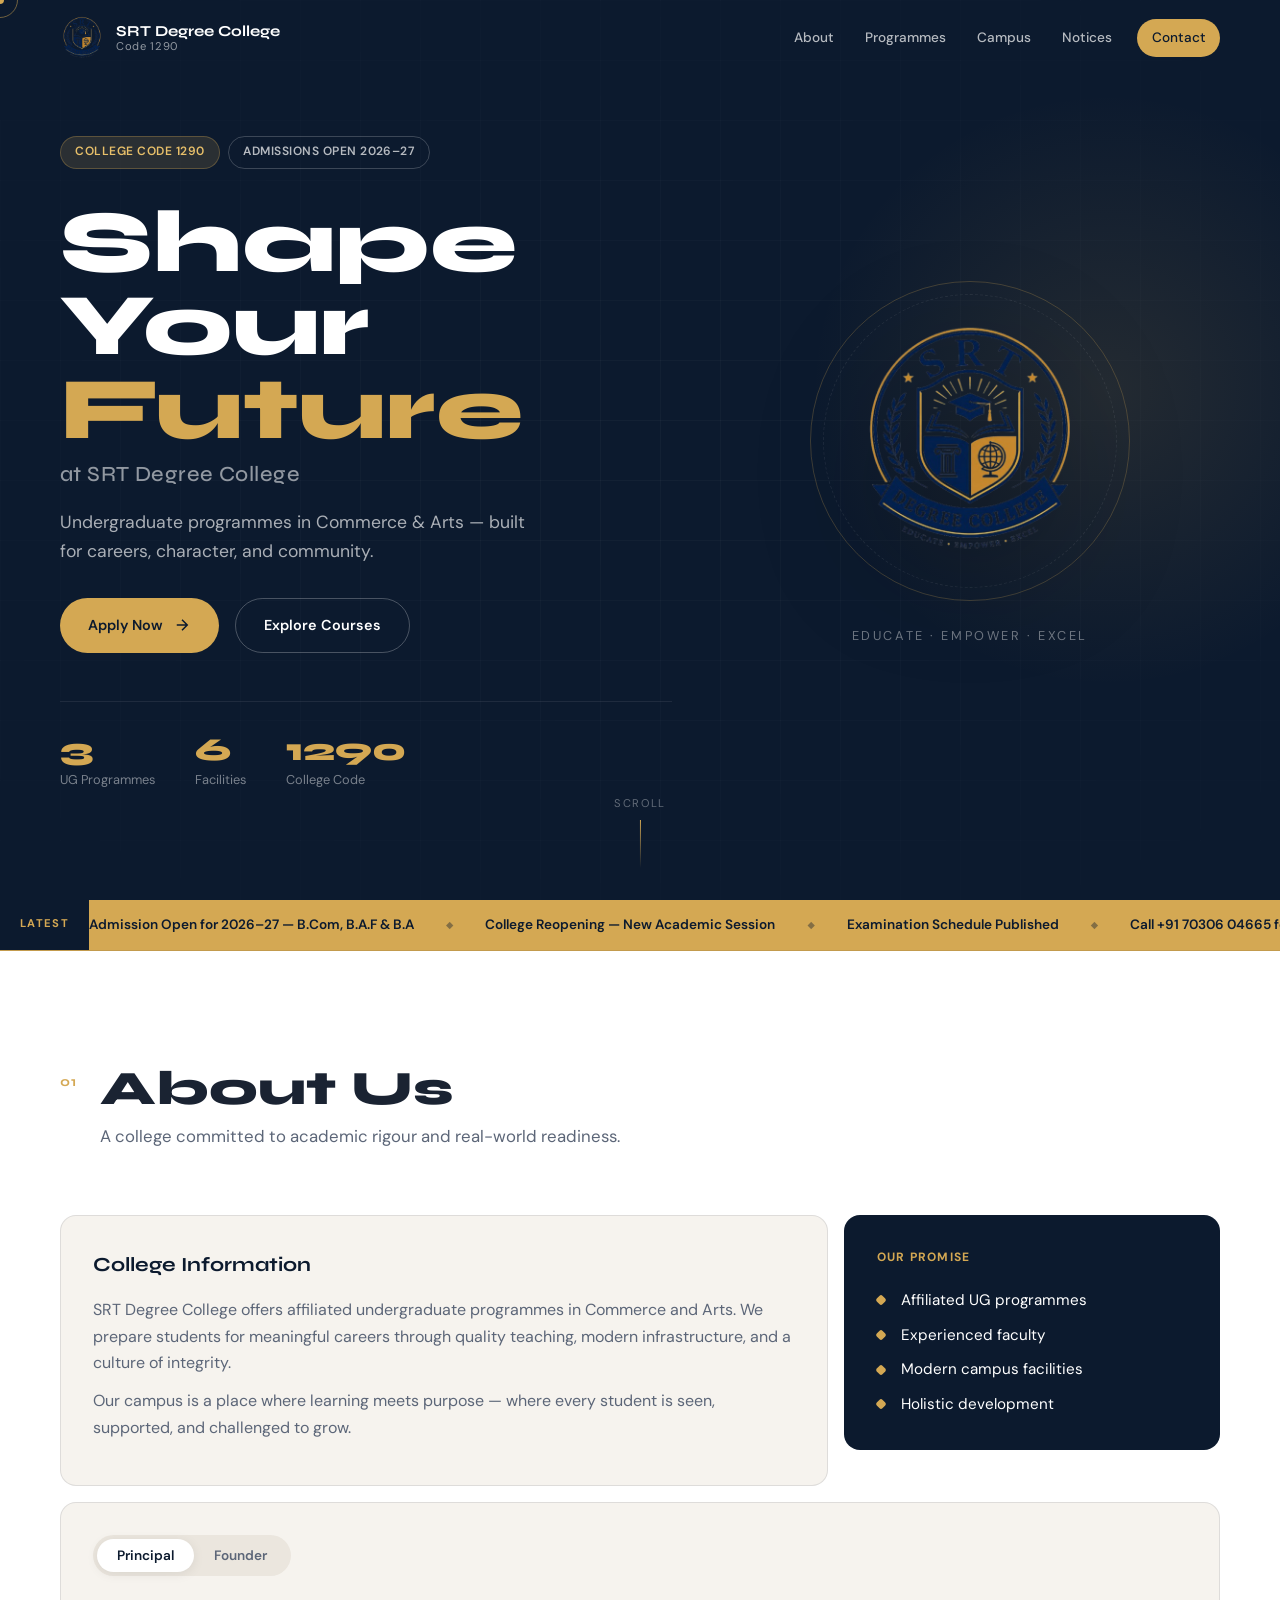
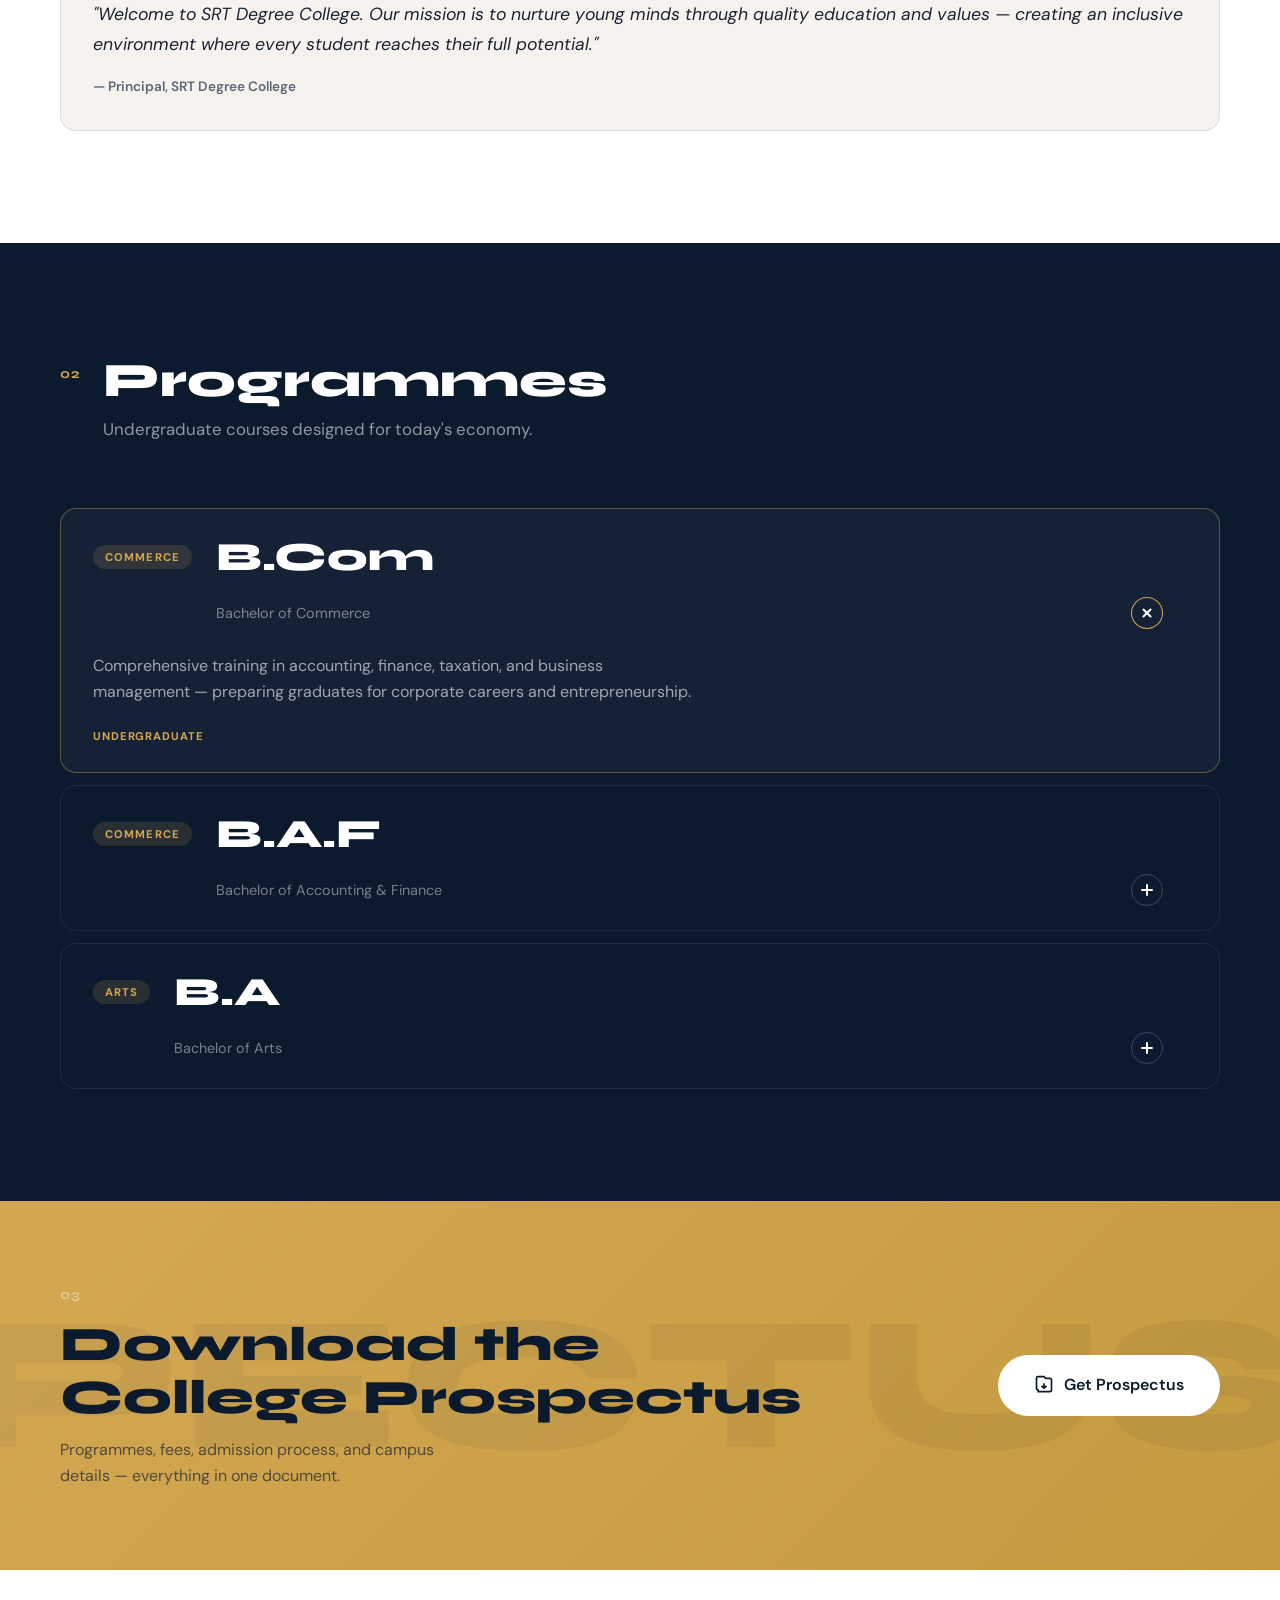
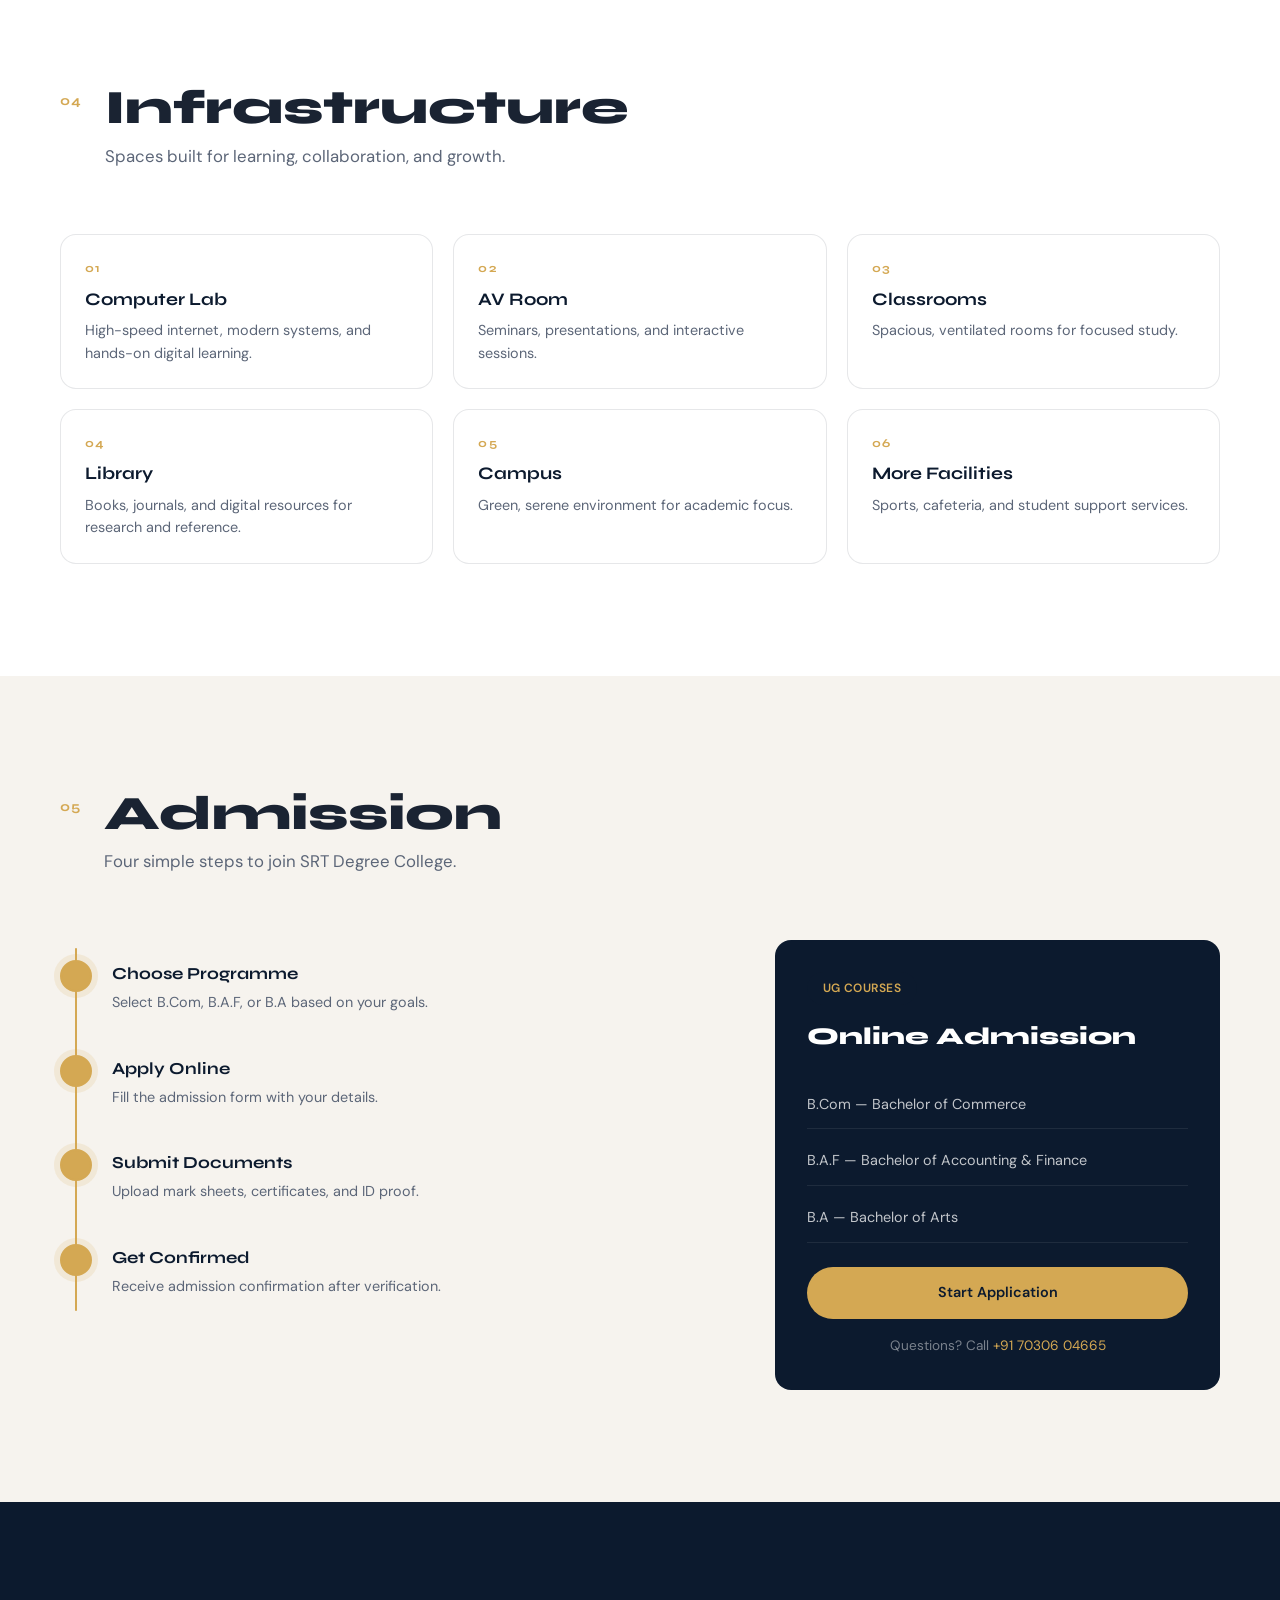
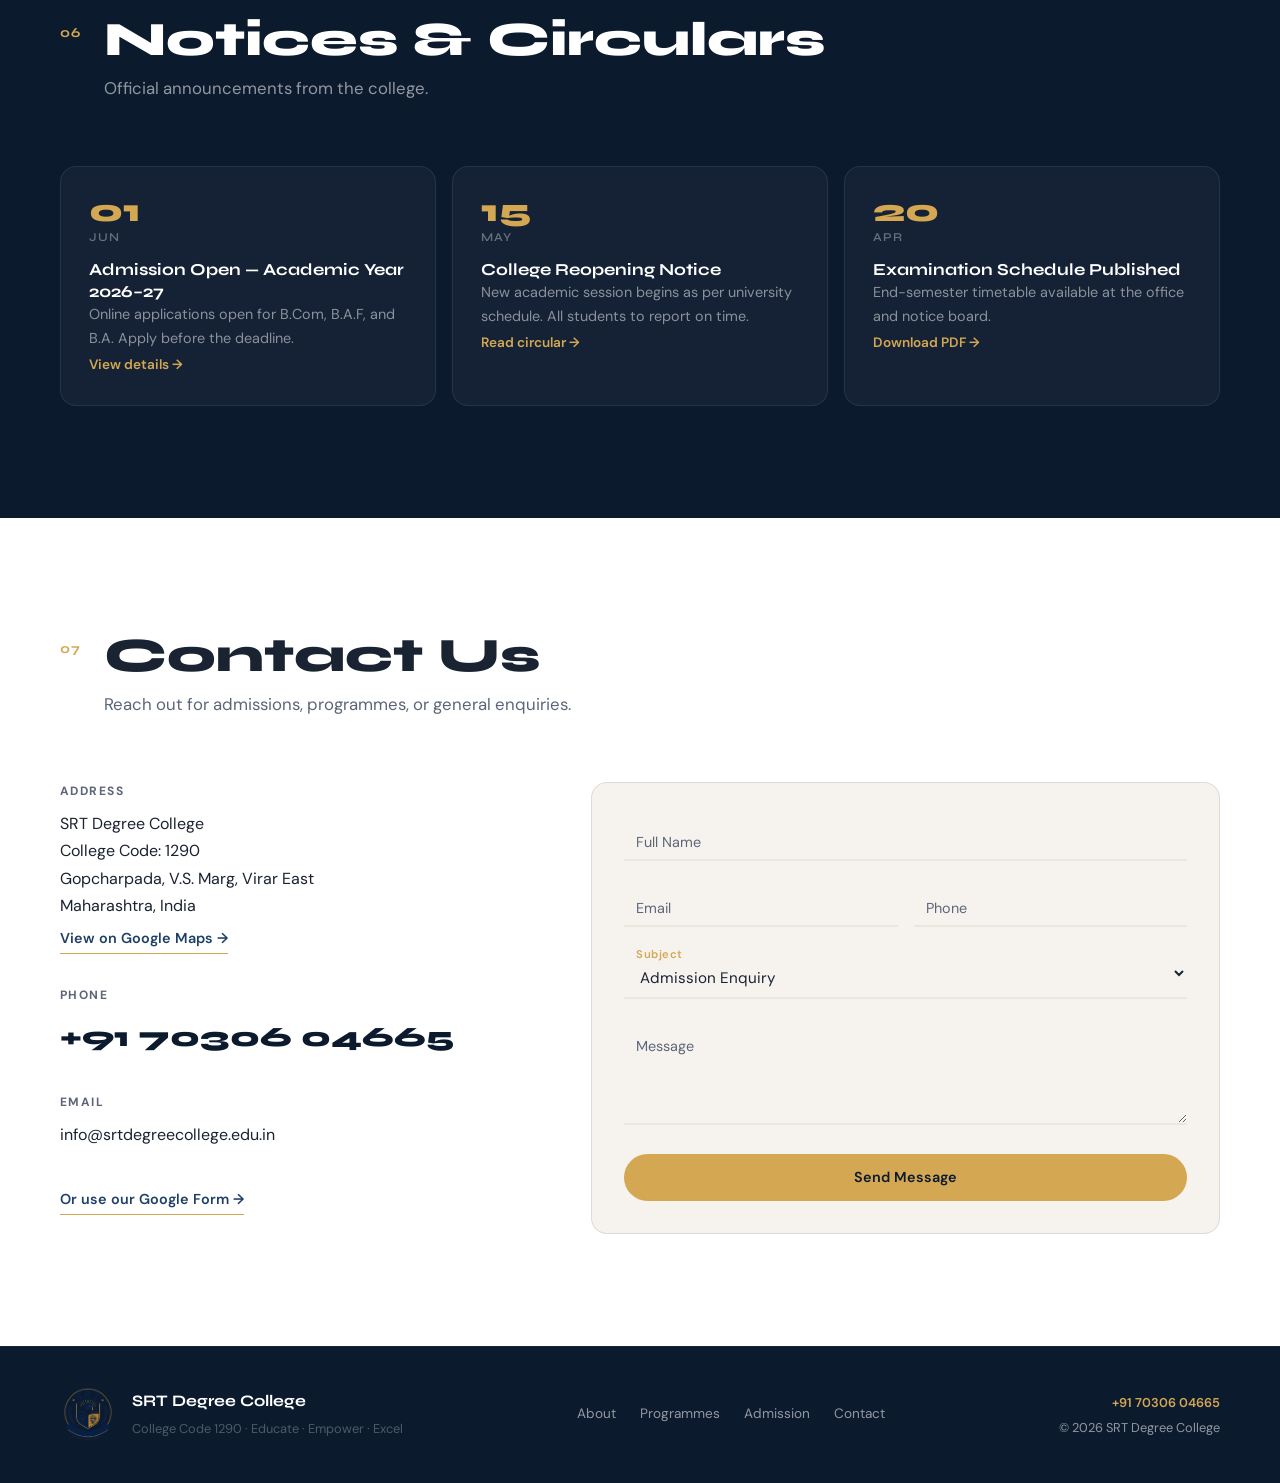
==== commit 1c64e51b: "Update contact details and remove gallery media content. Co-authored-by: Cursor <cursoragent@cursor." ====
--- a/index.html
+++ b/index.html
@@ -32,7 +32,6 @@
         <a href="#about" class="nav-link" data-section="about">About</a>
         <a href="#programmes" class="nav-link" data-section="programmes">Programmes</a>
         <a href="#infrastructure" class="nav-link" data-section="infrastructure">Campus</a>
-        <a href="#gallery" class="nav-link" data-section="gallery">Gallery</a>
         <a href="#notices" class="nav-link" data-section="notices">Notices</a>
         <a href="#contact" class="nav-link nav-link--cta" data-section="contact">Contact</a>
       </nav>
@@ -52,7 +51,6 @@
       <a href="#prospectus" class="menu-link">Prospectus</a>
       <a href="#infrastructure" class="menu-link">Infrastructure</a>
       <a href="#admission" class="menu-link">Admission</a>
-      <a href="#gallery" class="menu-link">Gallery</a>
       <a href="#notices" class="menu-link">Notices</a>
       <a href="#contact" class="menu-link">Contact</a>
     </nav>
@@ -279,36 +277,48 @@
           </div>
         </div>
 
-        <div class="bento bento--infra">
-          <article class="infra-tile infra-tile--large reveal" data-tilt>
-            <span class="infra-tile__num">01</span>
-            <h4>Computer Lab</h4>
-            <p>High-speed internet, modern systems, and hands-on digital learning.</p>
-          </article>
-          <article class="infra-tile reveal" data-tilt>
-            <span class="infra-tile__num">02</span>
-            <h4>AV Room</h4>
-            <p>Seminars, presentations, and interactive sessions.</p>
-          </article>
-          <article class="infra-tile reveal" data-tilt>
-            <span class="infra-tile__num">03</span>
-            <h4>Classrooms</h4>
-            <p>Spacious, ventilated rooms for focused study.</p>
-          </article>
-          <article class="infra-tile infra-tile--tall reveal" data-tilt>
-            <span class="infra-tile__num">04</span>
-            <h4>Library</h4>
-            <p>Books, journals, and digital resources for research and reference.</p>
-          </article>
-          <article class="infra-tile reveal" data-tilt>
-            <span class="infra-tile__num">05</span>
-            <h4>Campus</h4>
-            <p>Green, serene environment for academic focus.</p>
-          </article>
-          <article class="infra-tile infra-tile--accent reveal" data-tilt>
-            <span class="infra-tile__num">06</span>
-            <h4>More Facilities</h4>
-            <p>Sports, cafeteria, and student support services.</p>
+        <div class="infra-grid">
+          <article class="infra-card reveal" data-tilt>
+            <div class="infra-card__body">
+              <span class="infra-card__num">01</span>
+              <h4>Computer Lab</h4>
+              <p>High-speed internet, modern systems, and hands-on digital learning.</p>
+            </div>
+          </article>
+          <article class="infra-card reveal" data-tilt>
+            <div class="infra-card__body">
+              <span class="infra-card__num">02</span>
+              <h4>AV Room</h4>
+              <p>Seminars, presentations, and interactive sessions.</p>
+            </div>
+          </article>
+          <article class="infra-card reveal" data-tilt>
+            <div class="infra-card__body">
+              <span class="infra-card__num">03</span>
+              <h4>Classrooms</h4>
+              <p>Spacious, ventilated rooms for focused study.</p>
+            </div>
+          </article>
+          <article class="infra-card reveal" data-tilt>
+            <div class="infra-card__body">
+              <span class="infra-card__num">04</span>
+              <h4>Library</h4>
+              <p>Books, journals, and digital resources for research and reference.</p>
+            </div>
+          </article>
+          <article class="infra-card reveal" data-tilt>
+            <div class="infra-card__body">
+              <span class="infra-card__num">05</span>
+              <h4>Campus</h4>
+              <p>Green, serene environment for academic focus.</p>
+            </div>
+          </article>
+          <article class="infra-card reveal" data-tilt>
+            <div class="infra-card__body">
+              <span class="infra-card__num">06</span>
+              <h4>More Facilities</h4>
+              <p>Sports, cafeteria, and student support services.</p>
+            </div>
           </article>
         </div>
       </div>
@@ -375,73 +385,11 @@
       </div>
     </section>
 
-    <!-- Gallery -->
-    <section class="section" id="gallery">
-      <div class="wrap">
-        <div class="section-head reveal">
-          <span class="section-num">06</span>
-          <div>
-            <h2 class="section-title">Gallery</h2>
-            <p class="section-lead">Campus life, events, and moments that define us.</p>
-          </div>
-        </div>
-
-        <div class="gallery-filter reveal">
-          <button class="gallery-filter__btn active" data-filter="images">Photos</button>
-          <button class="gallery-filter__btn" data-filter="videos">Videos</button>
-        </div>
-
-        <div class="gallery-masonry" id="gallery-images">
-          <figure class="gallery-item gallery-item--wide reveal" data-lightbox>
-            <div class="gallery-item__media" style="--g-hue: 215"><span>Campus View</span></div>
-            <figcaption>Main Campus</figcaption>
-          </figure>
-          <figure class="gallery-item reveal" data-lightbox>
-            <div class="gallery-item__media" style="--g-hue: 200"><span>Classroom</span></div>
-            <figcaption>Learning Spaces</figcaption>
-          </figure>
-          <figure class="gallery-item gallery-item--tall reveal" data-lightbox>
-            <div class="gallery-item__media" style="--g-hue: 185"><span>Library</span></div>
-            <figcaption>Central Library</figcaption>
-          </figure>
-          <figure class="gallery-item reveal" data-lightbox>
-            <div class="gallery-item__media" style="--g-hue: 230"><span>Computer Lab</span></div>
-            <figcaption>Computer Lab</figcaption>
-          </figure>
-          <figure class="gallery-item gallery-item--wide reveal" data-lightbox>
-            <div class="gallery-item__media" style="--g-hue: 250"><span>Annual Event</span></div>
-            <figcaption>College Events</figcaption>
-          </figure>
-          <figure class="gallery-item reveal" data-lightbox>
-            <div class="gallery-item__media" style="--g-hue: 210"><span>Sports Day</span></div>
-            <figcaption>Sports &amp; Activities</figcaption>
-          </figure>
-        </div>
-
-        <div class="gallery-videos hidden" id="gallery-videos">
-          <div class="video-card reveal">
-            <div class="video-card__thumb">
-              <svg width="48" height="48" viewBox="0 0 24 24" fill="currentColor"><path d="M8 5v14l11-7z"/></svg>
-            </div>
-            <h4>Campus Tour</h4>
-            <p>Replace with YouTube embed</p>
-          </div>
-          <div class="video-card reveal">
-            <div class="video-card__thumb">
-              <svg width="48" height="48" viewBox="0 0 24 24" fill="currentColor"><path d="M8 5v14l11-7z"/></svg>
-            </div>
-            <h4>Event Highlights</h4>
-            <p>Replace with YouTube embed</p>
-          </div>
-        </div>
-      </div>
-    </section>
-
     <!-- Notices -->
     <section class="section section--dark" id="notices">
       <div class="wrap">
         <div class="section-head section-head--light reveal">
-          <span class="section-num">07</span>
+          <span class="section-num">06</span>
           <div>
             <h2 class="section-title">Notices &amp; Circulars</h2>
             <p class="section-lead">Official announcements from the college.</p>
@@ -481,7 +429,7 @@
     <section class="section" id="contact">
       <div class="wrap">
         <div class="section-head reveal">
-          <span class="section-num">08</span>
+          <span class="section-num">07</span>
           <div>
             <h2 class="section-title">Contact Us</h2>
             <p class="section-lead">Reach out for admissions, programmes, or general enquiries.</p>
@@ -492,7 +440,8 @@
           <div class="contact-info reveal">
             <div class="contact-block">
               <h4>Address</h4>
-              <p>SRT Degree College<br>College Code: 1290<br>[Street Address, City, State — PIN]<br>Maharashtra, India</p>
+              <p>SRT Degree College<br>College Code: 1290<br>Gopcharpada, V.S. Marg, Virar East<br>Maharashtra, India</p>
+              <a href="https://maps.app.goo.gl/mnhYqhk6CWXQ1bFo7?g_st=aw" class="contact-form-link" target="_blank" rel="noopener noreferrer">View on Google Maps →</a>
             </div>
             <div class="contact-block">
               <h4>Phone</h4>
@@ -555,7 +504,6 @@
         <a href="#about">About</a>
         <a href="#programmes">Programmes</a>
         <a href="#admission">Admission</a>
-        <a href="#gallery">Gallery</a>
         <a href="#contact">Contact</a>
       </nav>
       <div class="footer__meta">
@@ -565,12 +513,6 @@
     </div>
   </footer>
 
-  <!-- Lightbox -->
-  <div class="lightbox" id="lightbox" aria-hidden="true">
-    <button class="lightbox__close" aria-label="Close">&times;</button>
-    <div class="lightbox__content"></div>
-  </div>
-
   <script src="js/main.js"></script>
 </body>
 </html>
--- a/css/style.css
+++ b/css/style.css
@@ -43,6 +43,29 @@
 body.menu-open { overflow: hidden; }
 
 img { max-width: 100%; display: block; }
+
+/* Uniform 4:3 image frames — matches processed photos */
+.media-frame {
+  position: relative;
+  width: 100%;
+  aspect-ratio: 4 / 3;
+  overflow: hidden;
+  border-radius: var(--radius-sm);
+  background: var(--cream-dark);
+  line-height: 0;
+}
+
+.media-frame img {
+  width: 100%;
+  height: 100%;
+  object-fit: cover;
+  object-position: center;
+  display: block;
+}
+
+.media-frame--video {
+  border-radius: var(--radius-sm) var(--radius-sm) 0 0;
+}
 a { color: inherit; text-decoration: none; }
 .hidden { display: none !important; }
 
@@ -383,6 +406,32 @@
     linear-gradient(90deg, rgba(255, 255, 255, 0.03) 1px, transparent 1px);
   background-size: 60px 60px;
   mask-image: radial-gradient(ellipse 80% 70% at 50% 50%, black, transparent);
+  z-index: 0;
+}
+
+.hero__photo-bg {
+  position: absolute;
+  inset: 0;
+  z-index: 0;
+  overflow: hidden;
+}
+
+.hero__photo-bg img {
+  position: absolute;
+  inset: 0;
+  width: 100%;
+  height: 100%;
+  max-width: none;
+  object-fit: cover;
+  object-position: center 35%;
+  opacity: 0.22;
+}
+
+.hero__photo-bg::after {
+  content: '';
+  position: absolute;
+  inset: 0;
+  background: linear-gradient(135deg, rgba(12, 26, 46, 0.92) 0%, rgba(12, 26, 46, 0.75) 50%, rgba(12, 26, 46, 0.88) 100%);
 }
 
 .hero__glow {
@@ -686,6 +735,7 @@
 .bento--about {
   grid-template-columns: repeat(3, 1fr);
   grid-template-rows: auto auto;
+  align-items: start;
 }
 
 .bento__cell {
@@ -701,7 +751,7 @@
   box-shadow: 0 20px 60px rgba(12, 26, 46, 0.08);
 }
 
-.bento__cell--wide { grid-column: span 2; }
+.bento__cell--wide { grid-column: 1 / 3; }
 
 .bento__cell--accent {
   background: var(--navy);
@@ -709,7 +759,9 @@
   border-color: transparent;
 }
 
-.bento__cell--messages { grid-column: span 3; }
+.bento__cell--accent { grid-column: 3; }
+
+.bento__cell--messages { grid-column: 1 / -1; grid-row: 2; }
 
 .bento__cell h3 {
   font-family: var(--font-display);
@@ -981,77 +1033,57 @@
   max-width: 400px;
 }
 
-/* ---- Infrastructure Bento ---- */
-.bento--infra {
-  grid-template-columns: repeat(4, 1fr);
-  grid-template-rows: repeat(2, minmax(160px, auto));
-}
-
-.infra-tile {
-  background: var(--cream);
+/* ---- Infrastructure Cards ---- */
+.infra-grid {
+  display: grid;
+  grid-template-columns: repeat(3, 1fr);
+  gap: 1.25rem;
+}
+
+.infra-card {
+  background: var(--white);
   border: 1px solid var(--border);
   border-radius: var(--radius);
-  padding: 1.5rem;
-  display: flex;
-  flex-direction: column;
-  justify-content: flex-end;
-  position: relative;
   overflow: hidden;
   transition: transform 0.4s var(--ease), box-shadow 0.4s;
-  transform-style: preserve-3d;
-}
-
-.infra-tile::before {
-  content: '';
-  position: absolute;
-  inset: 0;
-  background: linear-gradient(135deg, transparent 60%, var(--gold-dim));
-  opacity: 0;
-  transition: opacity 0.4s;
-}
-
-.infra-tile:hover::before { opacity: 1; }
-
-.infra-tile:hover {
+}
+
+.infra-card:hover {
+  transform: translateY(-4px);
   box-shadow: 0 16px 48px rgba(12, 26, 46, 0.1);
 }
 
-.infra-tile--large { grid-column: span 2; }
-.infra-tile--tall { grid-row: span 2; }
-
-.infra-tile--accent {
-  background: var(--navy);
-  color: var(--white);
-  border-color: transparent;
-}
-
-.infra-tile--accent h4 { color: var(--white); }
-.infra-tile--accent p { color: rgba(255, 255, 255, 0.55); }
-.infra-tile--accent .infra-tile__num { color: var(--gold); }
-
-.infra-tile__num {
-  font-family: var(--font-display);
-  font-size: 2.5rem;
-  font-weight: 800;
-  color: var(--cream-dark);
-  line-height: 1;
-  margin-bottom: auto;
-  padding-bottom: 1rem;
-}
-
-.infra-tile h4 {
+.infra-card .media-frame {
+  border-radius: 0;
+}
+
+.infra-card__body {
+  padding: 1.5rem;
+  height: 100%;
+}
+
+.infra-card__num {
+  display: block;
+  font-family: var(--font-display);
+  font-size: 0.75rem;
+  font-weight: 700;
+  letter-spacing: 0.1em;
+  color: var(--gold);
+  margin-bottom: 0.35rem;
+}
+
+.infra-card h4 {
   font-family: var(--font-display);
   font-size: 1.1rem;
   font-weight: 700;
   color: var(--navy);
   margin-bottom: 0.35rem;
-  position: relative;
-}
-
-.infra-tile p {
-  font-size: 0.85rem;
+}
+
+.infra-card p {
+  font-size: 0.9rem;
   color: var(--text-muted);
-  position: relative;
+  line-height: 1.55;
 }
 
 /* ---- Admission ---- */
@@ -1196,72 +1228,31 @@
   color: var(--white);
 }
 
-.gallery-masonry {
+.gallery-grid {
   display: grid;
   grid-template-columns: repeat(3, 1fr);
-  grid-auto-rows: 200px;
-  gap: 0.75rem;
-}
-
-.gallery-item {
-  position: relative;
-  border-radius: var(--radius-sm);
-  overflow: hidden;
+  gap: 1.25rem;
+}
+
+.gallery-card {
+  margin: 0;
   cursor: none;
-  margin: 0;
-}
-
-.gallery-item--wide { grid-column: span 2; }
-.gallery-item--tall { grid-row: span 2; }
-
-.gallery-item__media {
-  width: 100%;
-  height: 100%;
-  display: flex;
-  align-items: flex-end;
-  padding: 1.25rem;
-  background: linear-gradient(
-    160deg,
-    hsl(var(--g-hue, 220), 35%, 28%) 0%,
-    hsl(var(--g-hue, 220), 45%, 18%) 100%
-  );
-  transition: transform 0.6s var(--ease);
-}
-
-.gallery-item__media span {
-  font-family: var(--font-display);
-  font-weight: 700;
-  color: rgba(255, 255, 255, 0.9);
-  font-size: 0.95rem;
-  transform: translateY(8px);
+}
+
+.gallery-card .media-frame {
   transition: transform 0.4s var(--ease);
 }
 
-.gallery-item:hover .gallery-item__media {
-  transform: scale(1.05);
-}
-
-.gallery-item:hover .gallery-item__media span {
-  transform: translateY(0);
-}
-
-.gallery-item figcaption {
-  position: absolute;
-  bottom: 0;
-  left: 0;
-  right: 0;
-  padding: 0.75rem 1.25rem;
-  background: linear-gradient(transparent, rgba(0, 0, 0, 0.6));
-  color: var(--white);
-  font-size: 0.8rem;
-  opacity: 0;
-  transform: translateY(8px);
-  transition: opacity 0.3s, transform 0.3s;
-}
-
-.gallery-item:hover figcaption {
-  opacity: 1;
-  transform: translateY(0);
+.gallery-card:hover .media-frame img {
+  transform: scale(1.04);
+  transition: transform 0.5s var(--ease);
+}
+
+.gallery-card figcaption {
+  padding: 0.75rem 0.25rem 0;
+  font-size: 0.9rem;
+  font-weight: 600;
+  color: var(--navy);
 }
 
 .gallery-videos {
@@ -1282,13 +1273,14 @@
 
 .video-card:hover { transform: translateY(-4px); }
 
-.video-card__thumb {
-  aspect-ratio: 16/9;
+.video-card__play {
+  position: absolute;
+  inset: 0;
   display: flex;
   align-items: center;
   justify-content: center;
-  background: var(--navy-mid);
   color: var(--gold);
+  background: rgba(12, 26, 46, 0.35);
 }
 
 .video-card h4 {
@@ -1624,13 +1616,22 @@
   .hero__visual { order: -1; }
   .hero__logo-frame { width: 220px; }
 
-  .bento--about { grid-template-columns: 1fr; }
+  .bento--about { grid-template-columns: 1fr; grid-template-rows: auto; }
   .bento__cell--wide,
-  .bento__cell--messages { grid-column: span 1; }
-
-  .bento--infra { grid-template-columns: repeat(2, 1fr); }
-  .infra-tile--large { grid-column: span 2; }
-  .infra-tile--tall { grid-row: span 1; }
+  .bento__cell--photo,
+  .bento__cell--messages { grid-column: span 1; grid-row: auto; }
+  .bento__cell--photo {
+    display: block;
+    min-height: auto;
+  }
+
+  .bento__cell--photo .media-frame {
+    flex: none;
+    aspect-ratio: 4 / 3;
+  }
+
+  .infra-grid { grid-template-columns: repeat(2, 1fr); }
+  .gallery-grid { grid-template-columns: repeat(2, 1fr); }
 
   .admission-layout,
   .contact-layout { grid-template-columns: 1fr; }
@@ -1665,13 +1666,8 @@
   .nav-desktop { display: none; }
   .menu-btn { display: block; }
 
-  .gallery-masonry {
-    grid-template-columns: 1fr 1fr;
-    grid-auto-rows: 160px;
-  }
-
-  .gallery-item--wide,
-  .gallery-item--tall { grid-column: span 1; grid-row: span 1; }
+  .infra-grid,
+  .gallery-grid { grid-template-columns: 1fr; }
 
   .gallery-videos { grid-template-columns: 1fr; }
 
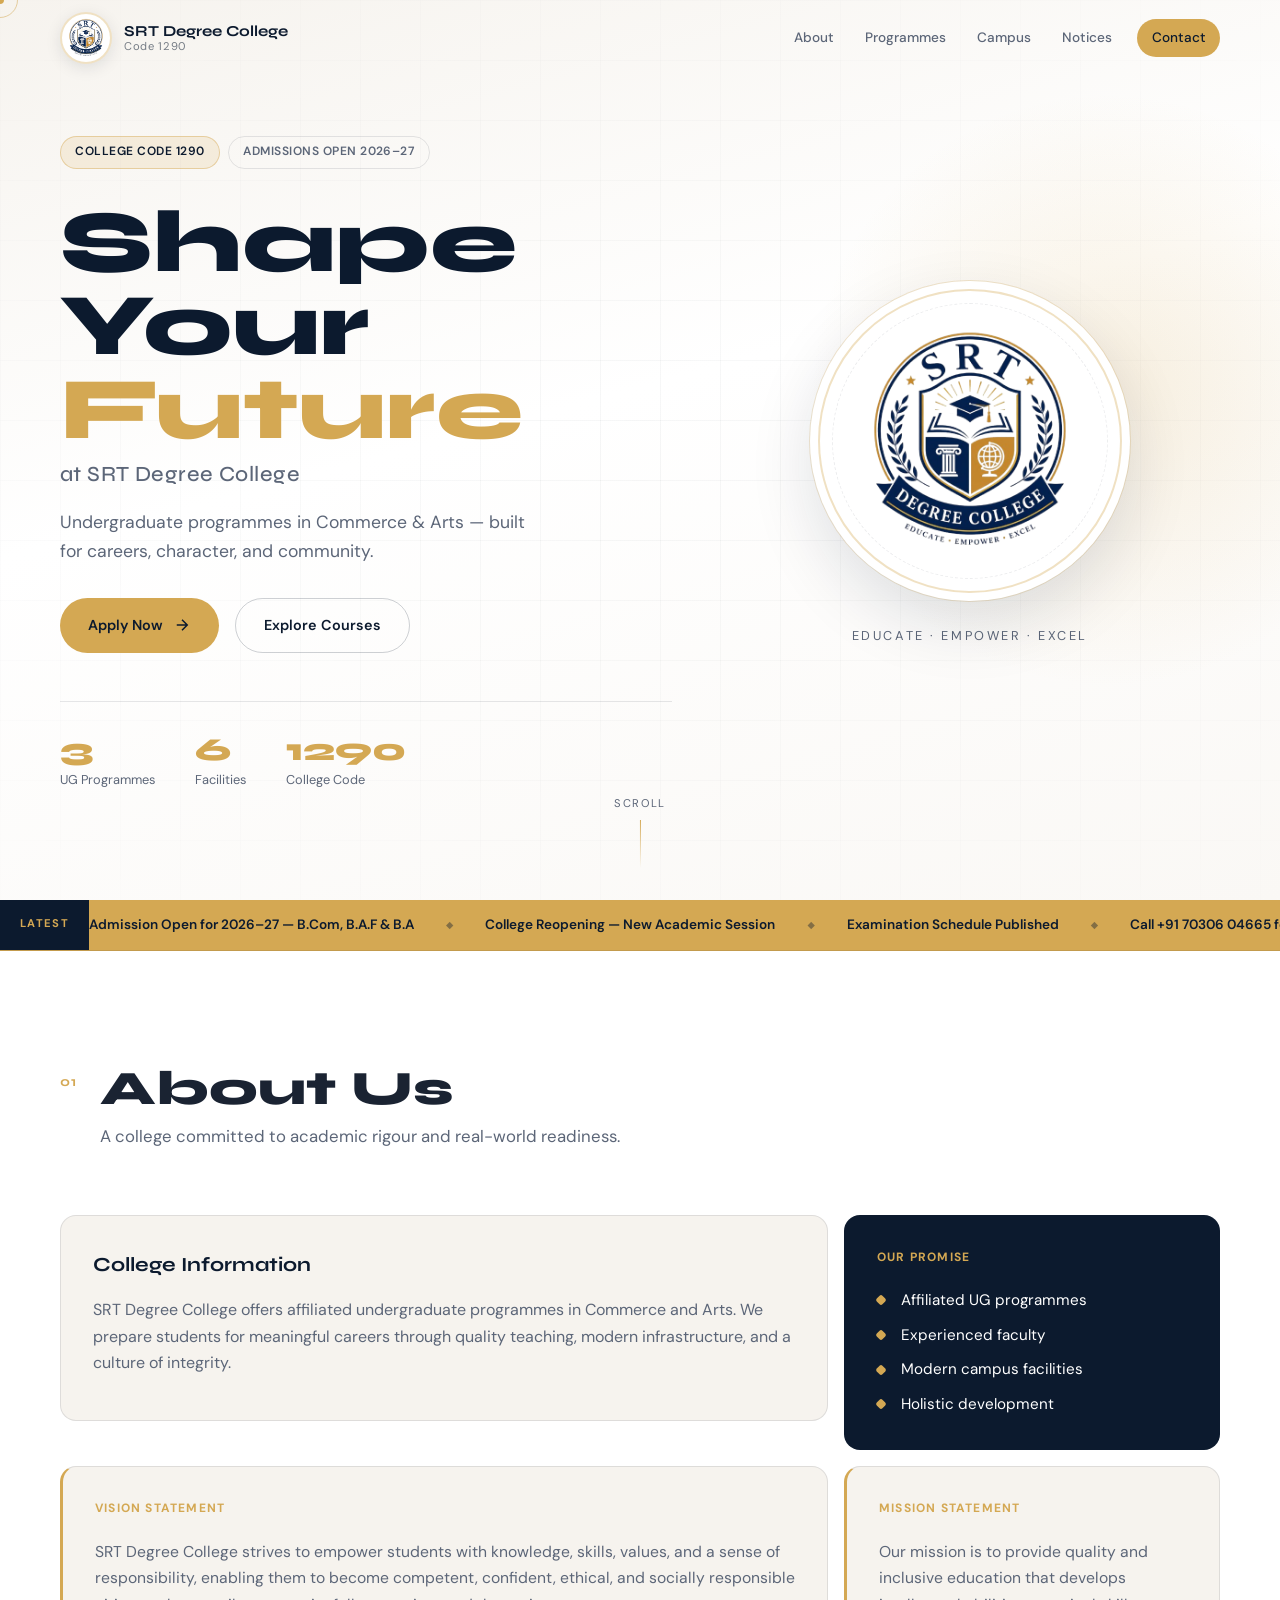
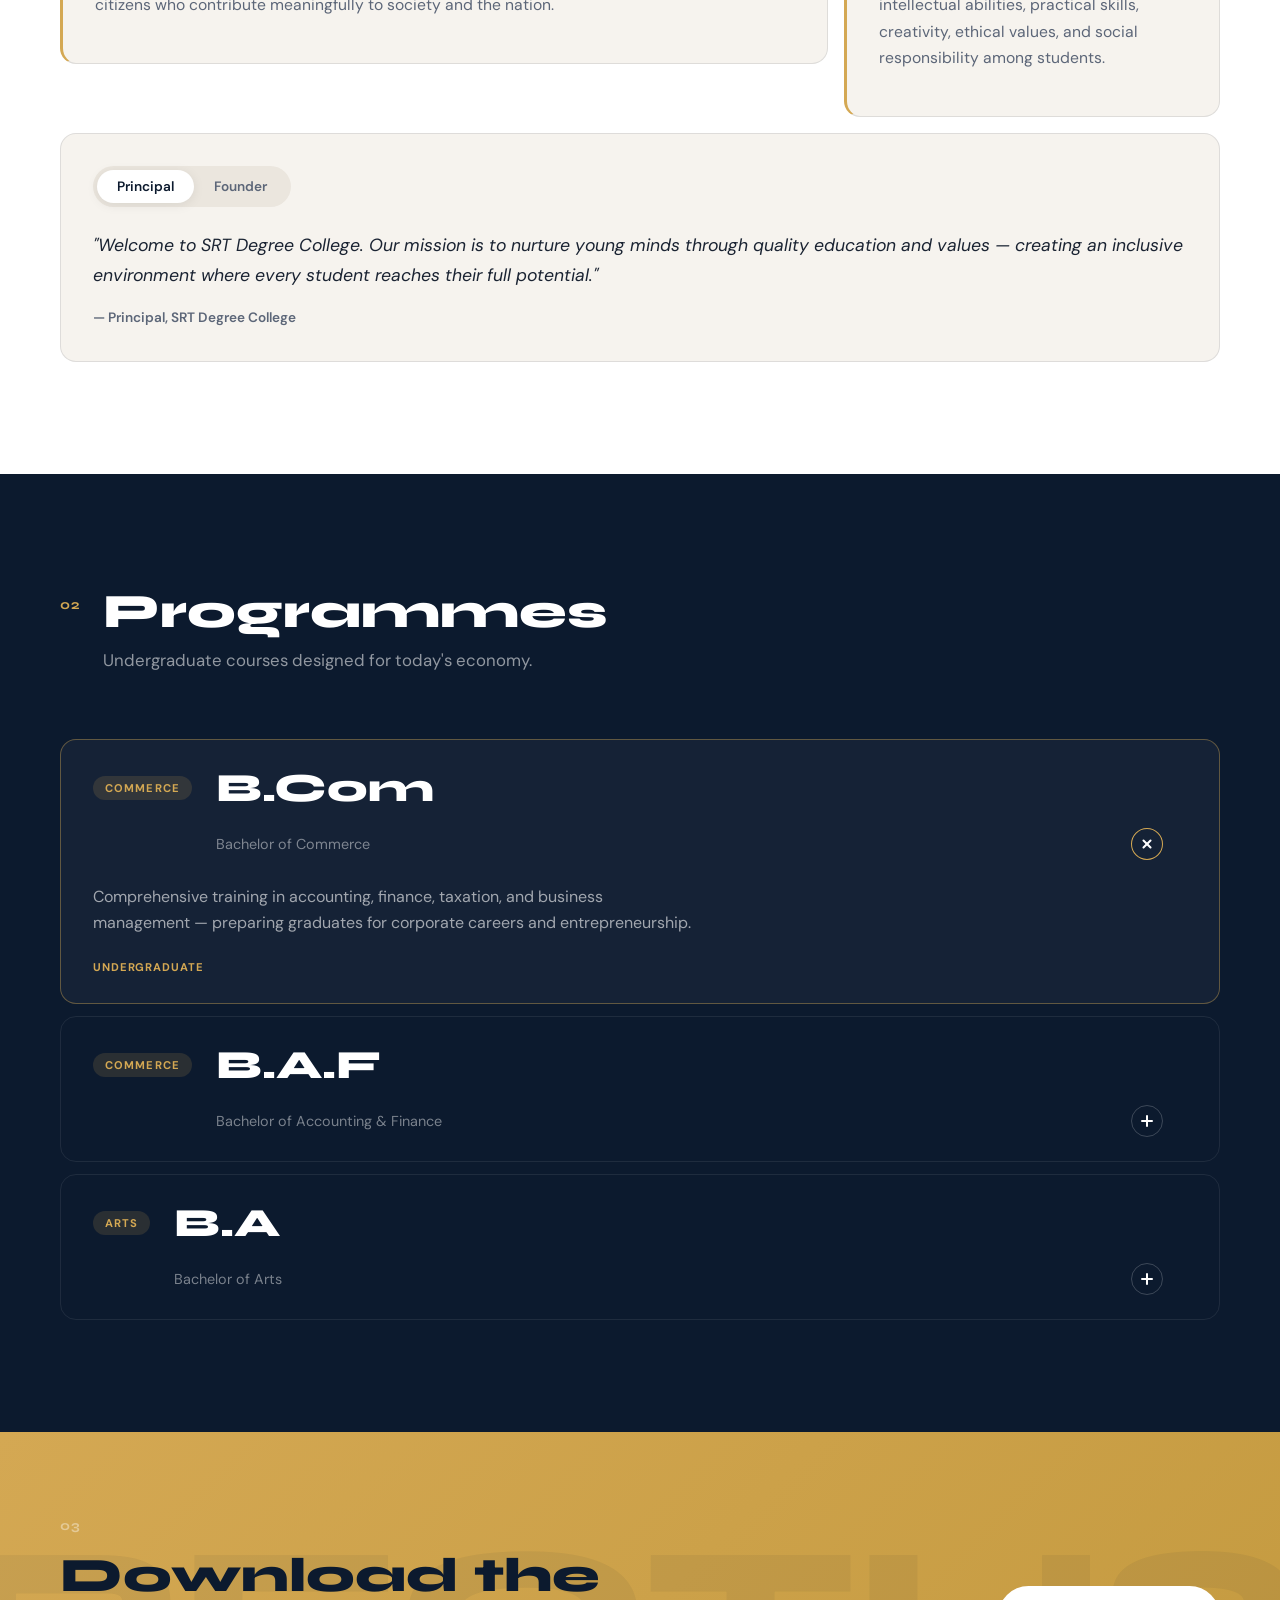
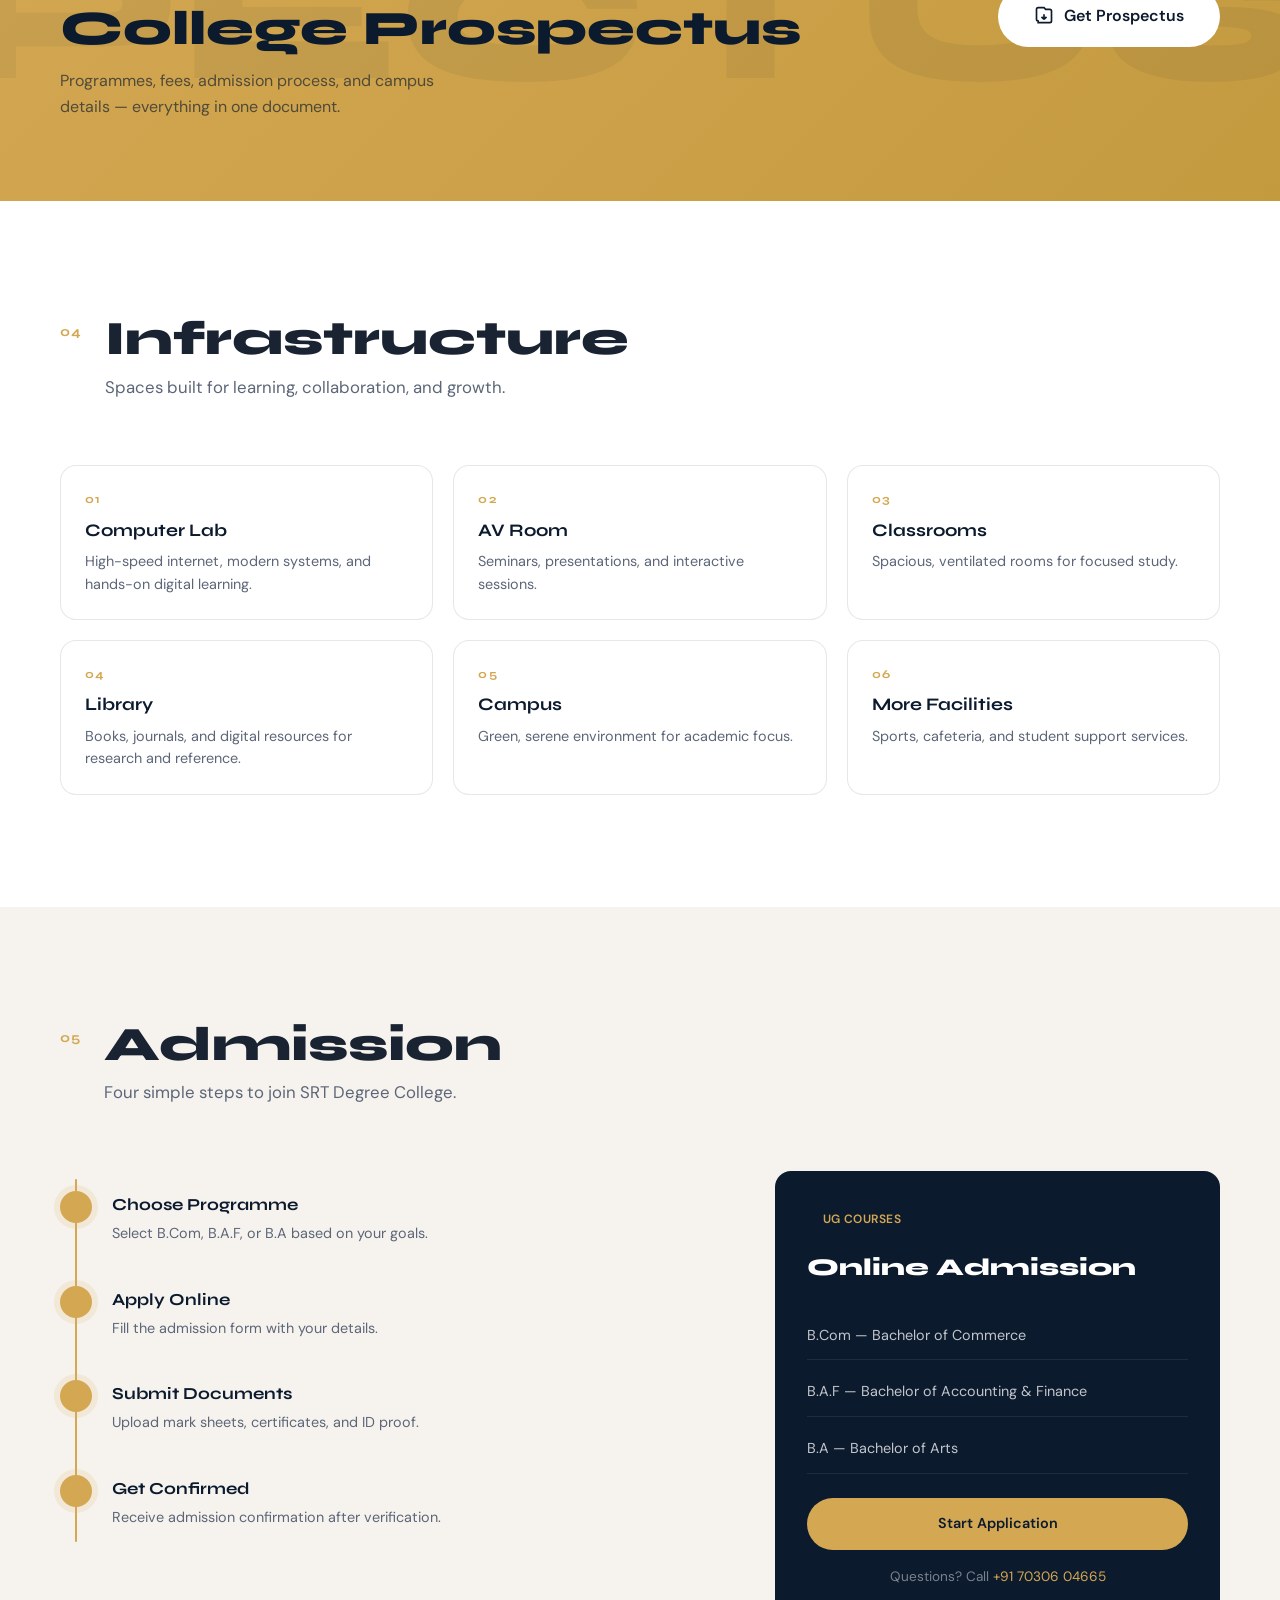
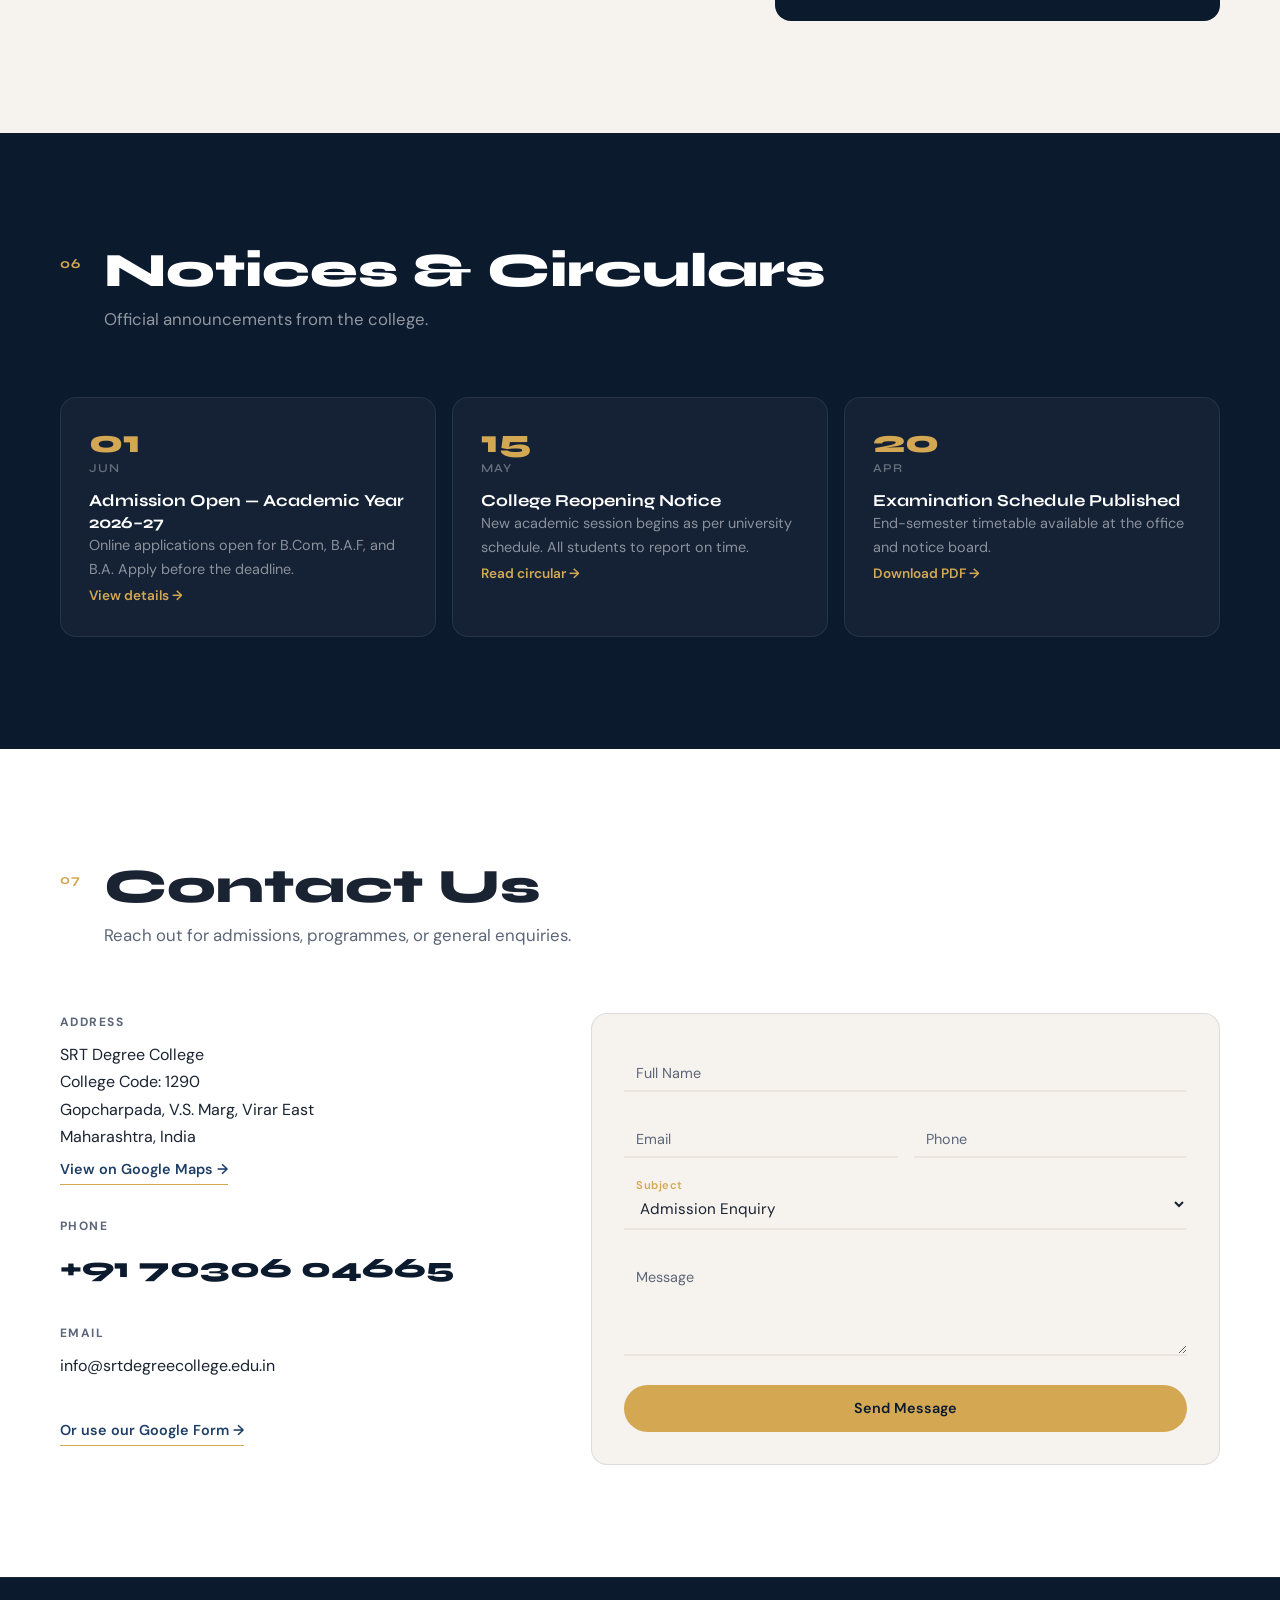
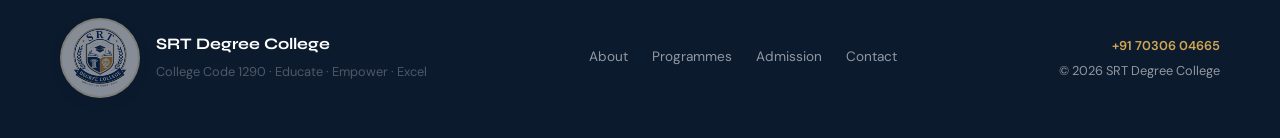
==== commit b8a02847: "Add vision and mission statements and light theme for logo visibility Co-authored-by: Cursor <cursor" ====
--- a/index.html
+++ b/index.html
@@ -21,7 +21,9 @@
   <header class="header" id="header">
     <div class="header__inner">
       <a href="#home" class="brand">
-        <img src="images/logo.png" alt="" class="brand__logo" width="44" height="44">
+        <span class="brand__logo-wrap">
+          <img src="images/logo.png" alt="" class="brand__logo" width="44" height="44">
+        </span>
         <span class="brand__text">
           <span class="brand__name">SRT Degree College</span>
           <span class="brand__code">Code 1290</span>
@@ -162,7 +164,6 @@
           <article class="bento__cell bento__cell--wide reveal">
             <h3>College Information</h3>
             <p>SRT Degree College offers affiliated undergraduate programmes in Commerce and Arts. We prepare students for meaningful careers through quality teaching, modern infrastructure, and a culture of integrity.</p>
-            <p>Our campus is a place where learning meets purpose — where every student is seen, supported, and challenged to grow.</p>
           </article>
 
           <article class="bento__cell bento__cell--accent reveal">
@@ -173,6 +174,16 @@
               <li>Modern campus facilities</li>
               <li>Holistic development</li>
             </ul>
+          </article>
+
+          <article class="bento__cell bento__cell--vision reveal">
+            <span class="bento__tag bento__tag--vision">Vision Statement</span>
+            <p>SRT Degree College strives to empower students with knowledge, skills, values, and a sense of responsibility, enabling them to become competent, confident, ethical, and socially responsible citizens who contribute meaningfully to society and the nation.</p>
+          </article>
+
+          <article class="bento__cell bento__cell--mission reveal">
+            <span class="bento__tag bento__tag--mission">Mission Statement</span>
+            <p>Our mission is to provide quality and inclusive education that develops intellectual abilities, practical skills, creativity, ethical values, and social responsibility among students.</p>
           </article>
 
           <article class="bento__cell bento__cell--messages reveal">
@@ -494,7 +505,9 @@
   <footer class="footer">
     <div class="wrap footer__inner">
       <div class="footer__brand">
-        <img src="images/logo.png" alt="" class="footer__logo" width="72" height="72">
+        <span class="brand__logo-wrap brand__logo-wrap--footer">
+          <img src="images/logo.png" alt="" class="footer__logo" width="72" height="72">
+        </span>
         <div>
           <strong>SRT Degree College</strong>
           <span>College Code 1290 · Educate · Empower · Excel</span>
--- a/css/style.css
+++ b/css/style.css
@@ -147,13 +147,14 @@
 
 .btn--ghost {
   background: transparent;
-  color: var(--white);
-  border: 1.5px solid rgba(255, 255, 255, 0.25);
+  color: var(--navy);
+  border: 1.5px solid rgba(12, 26, 46, 0.2);
 }
 
 .btn--ghost:hover {
-  border-color: rgba(255, 255, 255, 0.6);
-  background: rgba(255, 255, 255, 0.06);
+  border-color: var(--navy);
+  background: rgba(12, 26, 46, 0.04);
+  color: var(--navy);
 }
 
 .btn--white {
@@ -176,15 +177,15 @@
   letter-spacing: 0.04em;
   text-transform: uppercase;
   border-radius: 100px;
-  background: var(--gold-dim);
-  color: var(--gold-light);
-  border: 1px solid rgba(212, 168, 83, 0.3);
+  background: rgba(212, 168, 83, 0.15);
+  color: var(--navy);
+  border: 1px solid rgba(212, 168, 83, 0.45);
 }
 
 .pill--outline {
   background: transparent;
-  color: rgba(255, 255, 255, 0.7);
-  border-color: rgba(255, 255, 255, 0.2);
+  color: var(--text-muted);
+  border-color: var(--border);
 }
 
 .pill--dark {
@@ -201,13 +202,14 @@
   right: 0;
   z-index: 1000;
   height: var(--header-h);
-  transition: background 0.4s var(--ease), backdrop-filter 0.4s;
+  transition: background 0.4s var(--ease), backdrop-filter 0.4s, box-shadow 0.4s;
 }
 
 .header.scrolled {
-  background: rgba(12, 26, 46, 0.85);
+  background: rgba(255, 255, 255, 0.92);
   backdrop-filter: blur(20px);
-  border-bottom: 1px solid rgba(255, 255, 255, 0.06);
+  border-bottom: 1px solid var(--border);
+  box-shadow: 0 4px 24px rgba(12, 26, 46, 0.06);
 }
 
 .header__inner {
@@ -224,13 +226,36 @@
   display: flex;
   align-items: center;
   gap: 0.75rem;
-  color: var(--white);
+  color: var(--navy);
+}
+
+.brand__logo-wrap {
+  display: flex;
+  align-items: center;
+  justify-content: center;
+  width: 52px;
+  height: 52px;
+  background: var(--white);
+  border-radius: 50%;
+  box-shadow: 0 4px 16px rgba(12, 26, 46, 0.1);
+  border: 2px solid rgba(212, 168, 83, 0.35);
+  flex-shrink: 0;
+}
+
+.brand__logo-wrap--footer {
+  width: 80px;
+  height: 80px;
 }
 
 .brand__logo {
-  width: 44px;
-  height: 44px;
+  width: 40px;
+  height: 40px;
   object-fit: contain;
+}
+
+.brand__logo-wrap--footer .footer__logo {
+  width: 64px;
+  height: 64px;
 }
 
 .brand__text {
@@ -261,7 +286,7 @@
   padding: 0.5rem 0.9rem;
   font-size: 0.85rem;
   font-weight: 500;
-  color: rgba(255, 255, 255, 0.7);
+  color: var(--text-muted);
   border-radius: 100px;
   transition: color 0.3s, background 0.3s;
   cursor: none;
@@ -269,8 +294,8 @@
 
 .nav-link:hover,
 .nav-link.active {
-  color: var(--white);
-  background: rgba(255, 255, 255, 0.08);
+  color: var(--navy);
+  background: rgba(12, 26, 46, 0.06);
 }
 
 .nav-link--cta {
@@ -299,7 +324,7 @@
   display: block;
   width: 22px;
   height: 2px;
-  background: var(--white);
+  background: var(--navy);
   margin: 6px auto;
   transition: transform 0.4s var(--ease), opacity 0.3s;
   border-radius: 2px;
@@ -391,8 +416,8 @@
 .hero {
   position: relative;
   min-height: 100vh;
-  background: var(--navy);
-  color: var(--white);
+  background: linear-gradient(165deg, var(--cream) 0%, var(--white) 45%, #faf8f5 100%);
+  color: var(--navy);
   display: flex;
   align-items: center;
   overflow: hidden;
@@ -402,8 +427,8 @@
   position: absolute;
   inset: 0;
   background-image:
-    linear-gradient(rgba(255, 255, 255, 0.03) 1px, transparent 1px),
-    linear-gradient(90deg, rgba(255, 255, 255, 0.03) 1px, transparent 1px);
+    linear-gradient(rgba(12, 26, 46, 0.04) 1px, transparent 1px),
+    linear-gradient(90deg, rgba(12, 26, 46, 0.04) 1px, transparent 1px);
   background-size: 60px 60px;
   mask-image: radial-gradient(ellipse 80% 70% at 50% 50%, black, transparent);
   z-index: 0;
@@ -439,7 +464,7 @@
   width: 600px;
   height: 600px;
   border-radius: 50%;
-  background: radial-gradient(circle, rgba(212, 168, 83, 0.12) 0%, transparent 70%);
+  background: radial-gradient(circle, rgba(212, 168, 83, 0.18) 0%, transparent 70%);
   top: 10%;
   right: -10%;
   pointer-events: none;
@@ -491,7 +516,7 @@
 .hero__title .line--sub {
   font-size: clamp(1rem, 2.5vw, 1.35rem);
   font-weight: 500;
-  opacity: 0.55;
+  color: var(--text-muted);
   margin-top: 0.75rem;
   letter-spacing: 0.02em;
   animation: fadeIn 0.8s var(--ease) 0.6s forwards;
@@ -503,12 +528,12 @@
 }
 
 @keyframes fadeIn {
-  to { opacity: 0.55; }
+  to { opacity: 1; }
 }
 
 .hero__desc {
   font-size: 1.1rem;
-  color: rgba(255, 255, 255, 0.65);
+  color: var(--text-muted);
   max-width: 480px;
   margin-bottom: 2rem;
   animation: heroFade 0.8s var(--ease) 0.5s both;
@@ -531,7 +556,7 @@
   display: flex;
   gap: 2.5rem;
   padding-top: 2rem;
-  border-top: 1px solid rgba(255, 255, 255, 0.08);
+  border-top: 1px solid var(--border);
   animation: heroFade 0.8s var(--ease) 0.8s both;
 }
 
@@ -546,7 +571,7 @@
 
 .stat__label {
   font-size: 0.8rem;
-  color: rgba(255, 255, 255, 0.45);
+  color: var(--text-muted);
   margin-top: 0.25rem;
 }
 
@@ -564,12 +589,17 @@
   display: flex;
   align-items: center;
   justify-content: center;
+  background: var(--white);
+  border-radius: 50%;
+  box-shadow:
+    0 24px 64px rgba(12, 26, 46, 0.12),
+    0 0 0 1px rgba(212, 168, 83, 0.25);
 }
 
 .hero__logo-ring {
   position: absolute;
-  inset: 0;
-  border: 1px solid rgba(212, 168, 83, 0.25);
+  inset: 8px;
+  border: 2px solid rgba(212, 168, 83, 0.35);
   border-radius: 50%;
   animation: ringPulse 4s ease-in-out infinite;
 }
@@ -578,7 +608,7 @@
   content: '';
   position: absolute;
   inset: 12px;
-  border: 1px dashed rgba(255, 255, 255, 0.08);
+  border: 1px dashed rgba(12, 26, 46, 0.08);
   border-radius: 50%;
 }
 
@@ -588,10 +618,9 @@
 }
 
 .hero__logo {
-  width: 75%;
-  height: 75%;
+  width: 72%;
+  height: 72%;
   object-fit: contain;
-  filter: drop-shadow(0 20px 60px rgba(0, 0, 0, 0.4));
 }
 
 .hero__motto {
@@ -599,7 +628,7 @@
   font-size: 0.8rem;
   letter-spacing: 0.2em;
   text-transform: uppercase;
-  color: rgba(255, 255, 255, 0.4);
+  color: var(--text-muted);
 }
 
 .hero__scroll-hint {
@@ -611,7 +640,7 @@
   flex-direction: column;
   align-items: center;
   gap: 0.5rem;
-  color: rgba(255, 255, 255, 0.35);
+  color: var(--text-muted);
   font-size: 0.7rem;
   letter-spacing: 0.15em;
   text-transform: uppercase;
@@ -734,7 +763,7 @@
 
 .bento--about {
   grid-template-columns: repeat(3, 1fr);
-  grid-template-rows: auto auto;
+  grid-template-rows: auto auto auto;
   align-items: start;
 }
 
@@ -761,7 +790,29 @@
 
 .bento__cell--accent { grid-column: 3; }
 
-.bento__cell--messages { grid-column: 1 / -1; grid-row: 2; }
+.bento__cell--vision { grid-column: 1 / 3; }
+
+.bento__cell--mission { grid-column: 3; }
+
+.bento__cell--messages { grid-column: 1 / -1; grid-row: 3; }
+
+.bento__cell--vision,
+.bento__cell--mission {
+  border-left: 3px solid var(--gold);
+}
+
+.bento__tag--vision,
+.bento__tag--mission {
+  color: var(--gold);
+}
+
+.bento__cell--vision p,
+.bento__cell--mission p {
+  font-size: 0.98rem;
+  line-height: 1.7;
+  color: var(--text);
+  margin-bottom: 0;
+}
 
 .bento__cell h3 {
   font-family: var(--font-display);
@@ -1500,10 +1551,7 @@
 }
 
 .footer__logo {
-  width: 56px;
-  height: 56px;
   object-fit: contain;
-  opacity: 0.9;
 }
 
 .footer__brand strong {
@@ -1618,17 +1666,10 @@
 
   .bento--about { grid-template-columns: 1fr; grid-template-rows: auto; }
   .bento__cell--wide,
-  .bento__cell--photo,
+  .bento__cell--accent,
+  .bento__cell--vision,
+  .bento__cell--mission,
   .bento__cell--messages { grid-column: span 1; grid-row: auto; }
-  .bento__cell--photo {
-    display: block;
-    min-height: auto;
-  }
-
-  .bento__cell--photo .media-frame {
-    flex: none;
-    aspect-ratio: 4 / 3;
-  }
 
   .infra-grid { grid-template-columns: repeat(2, 1fr); }
   .gallery-grid { grid-template-columns: repeat(2, 1fr); }
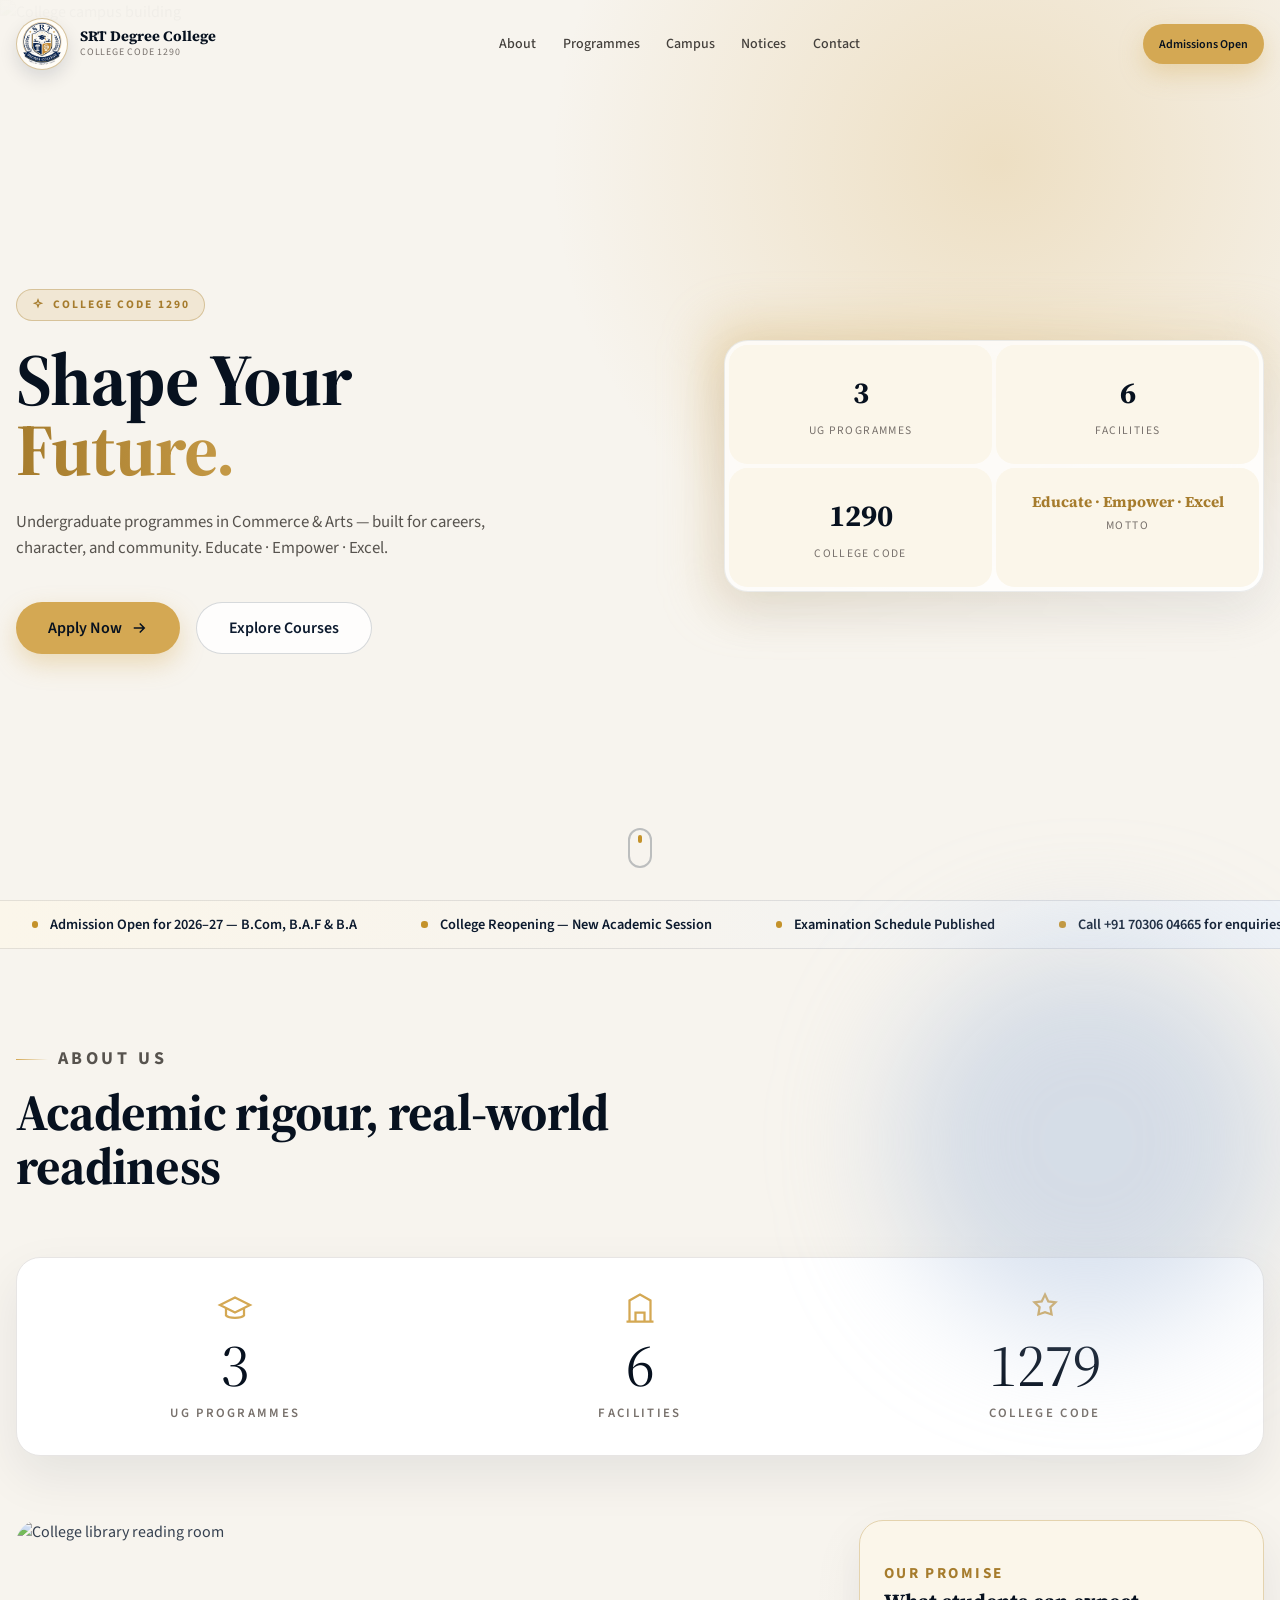
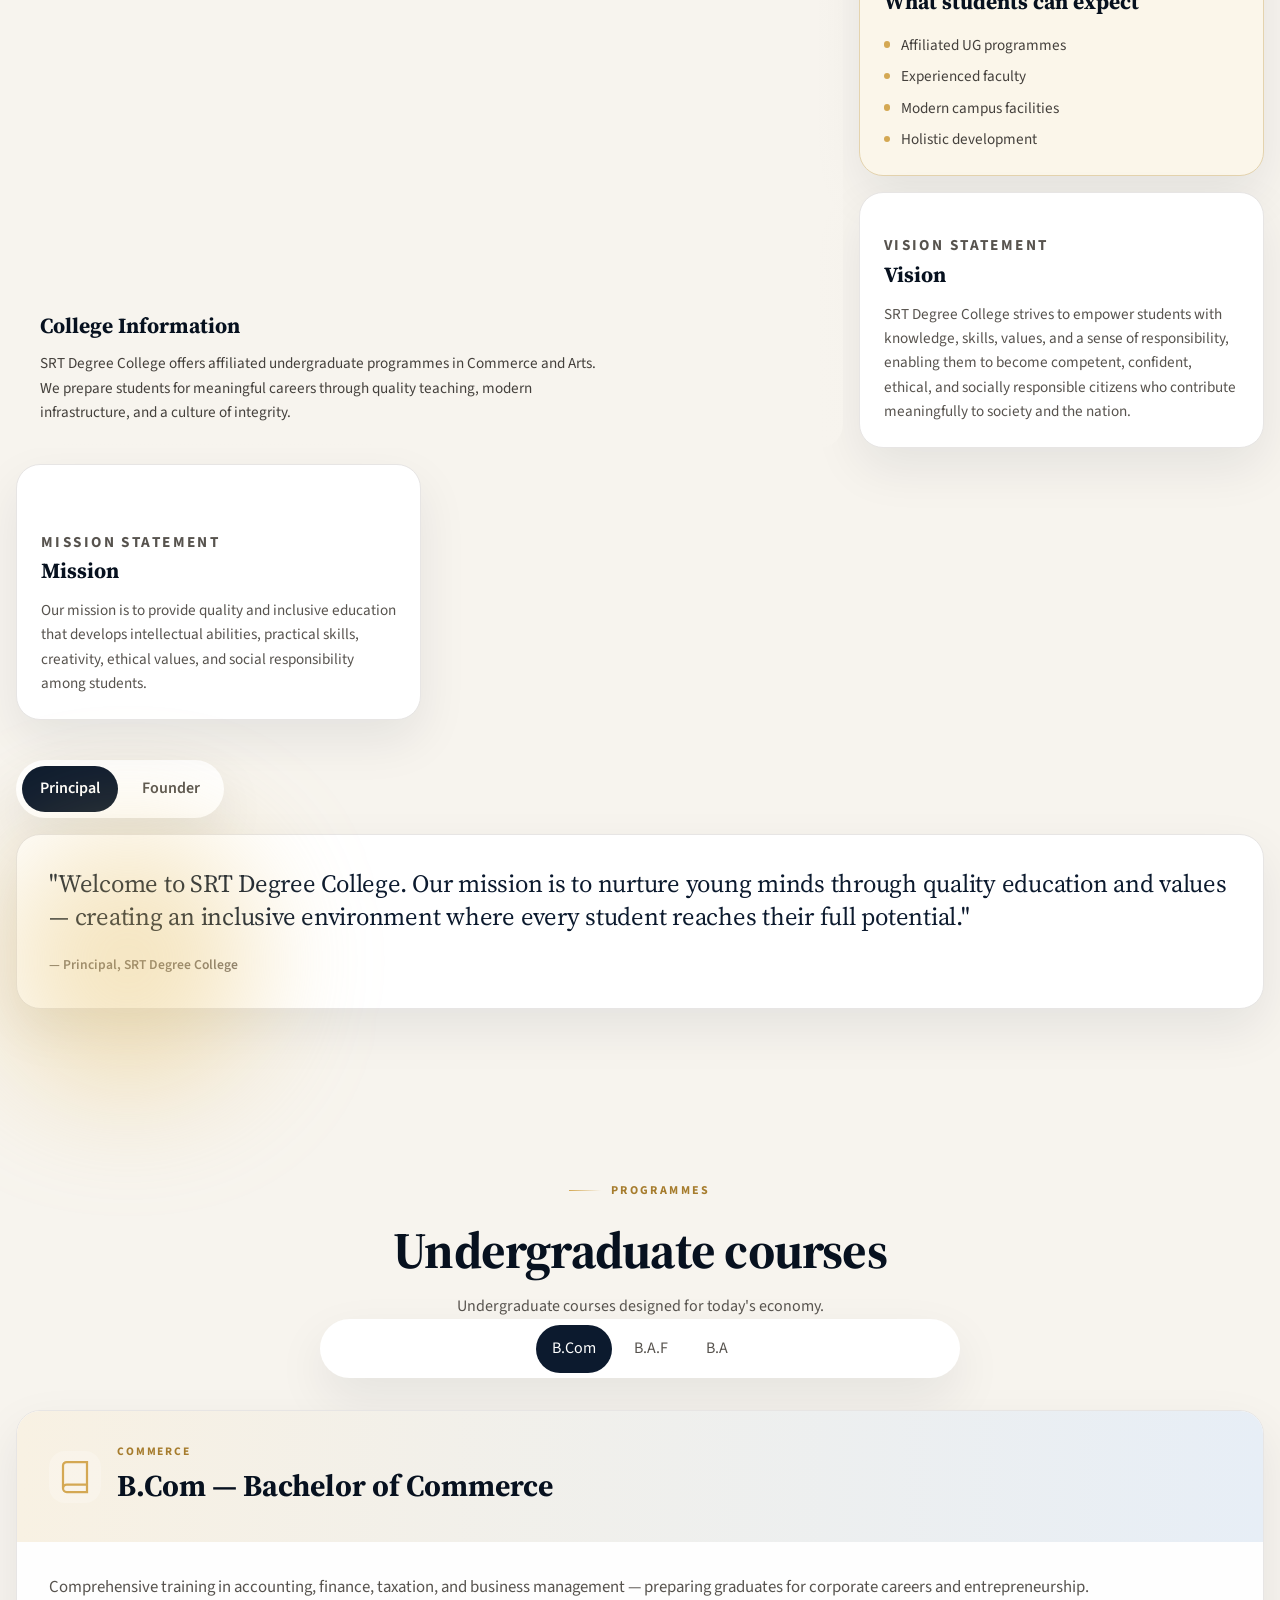
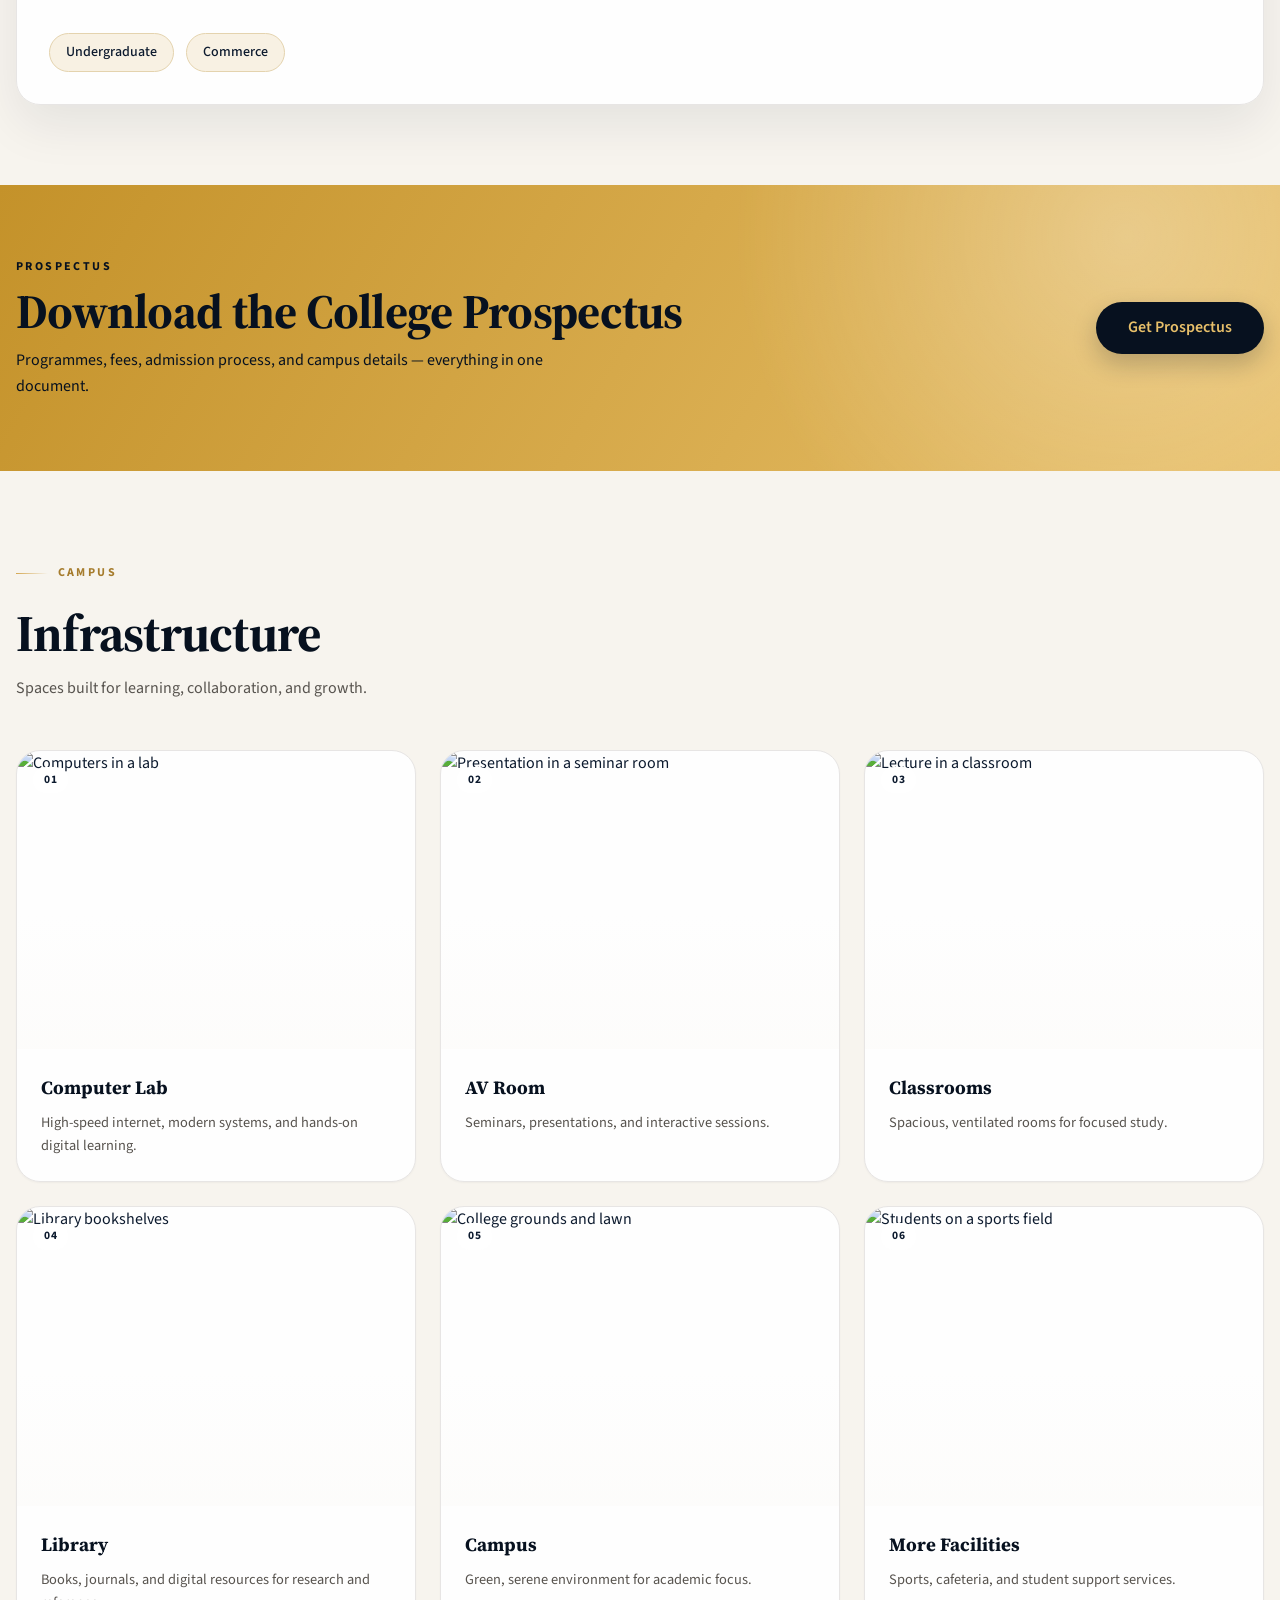
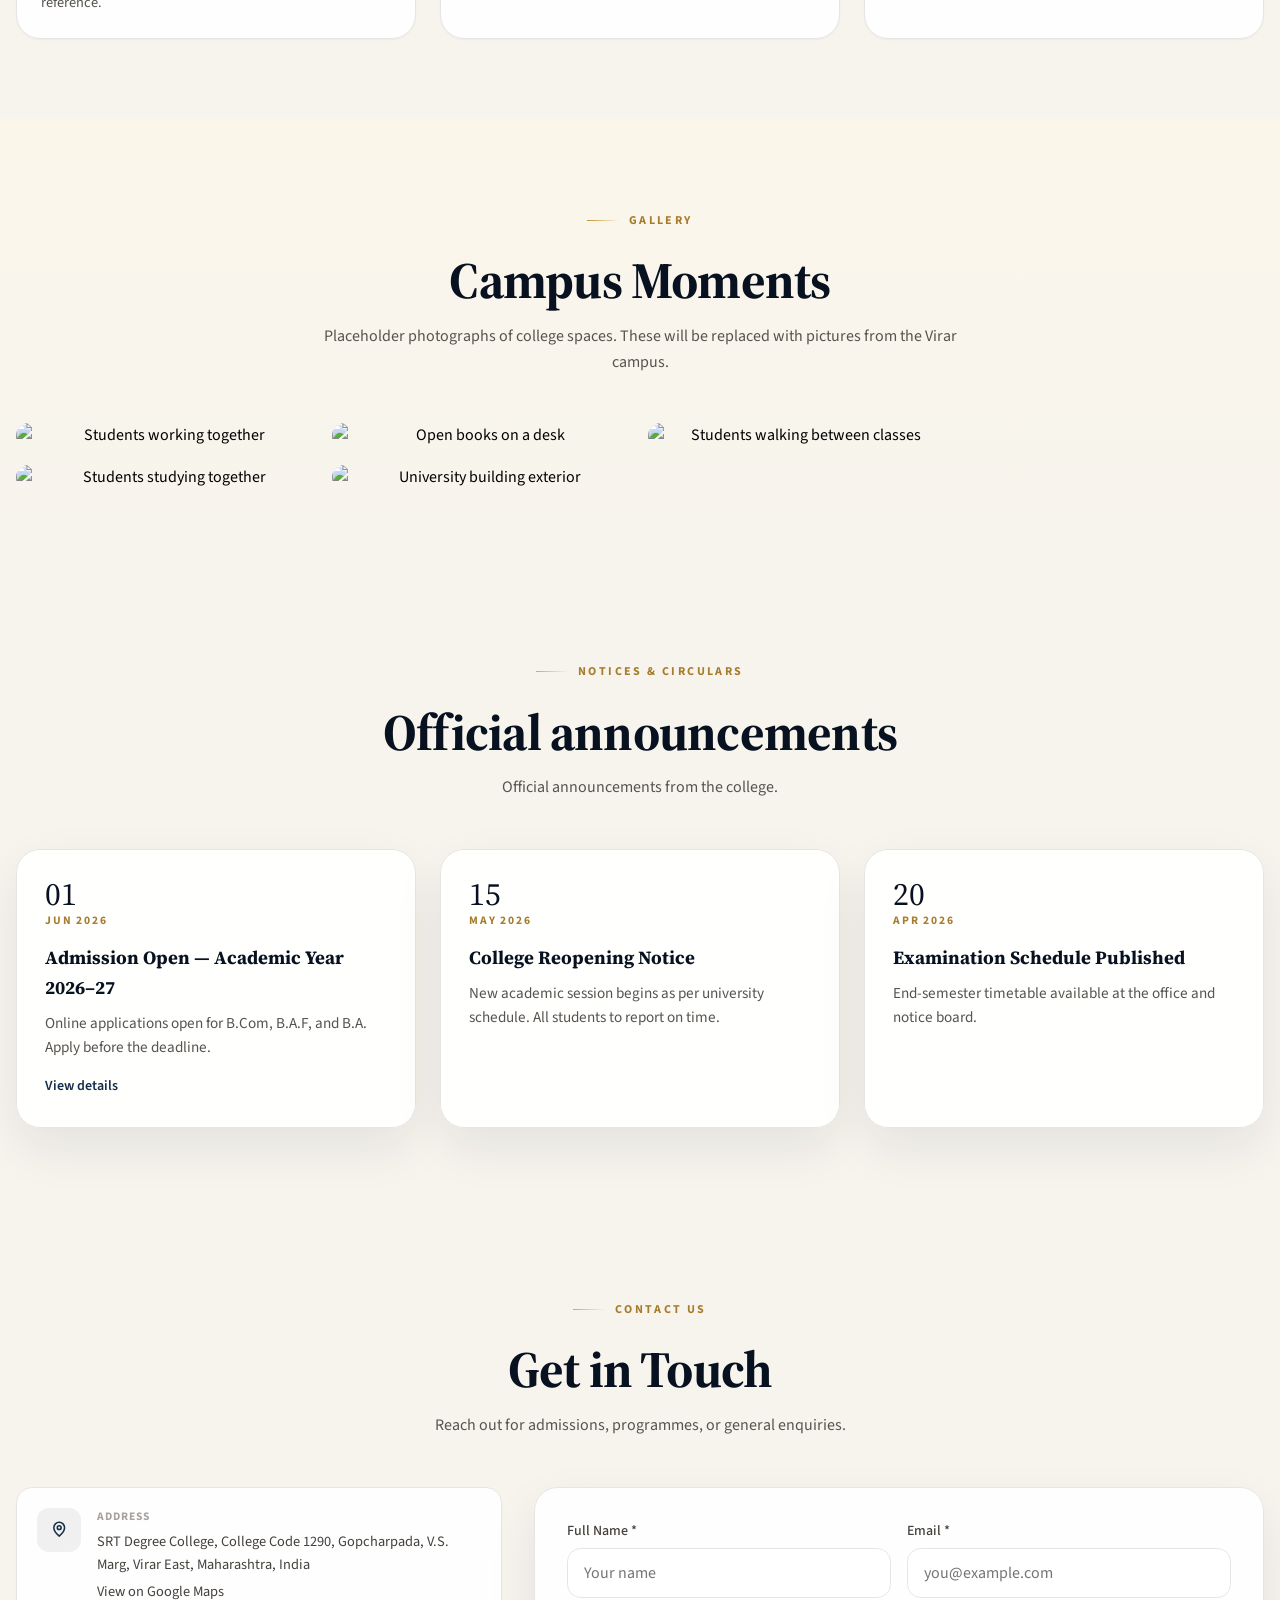
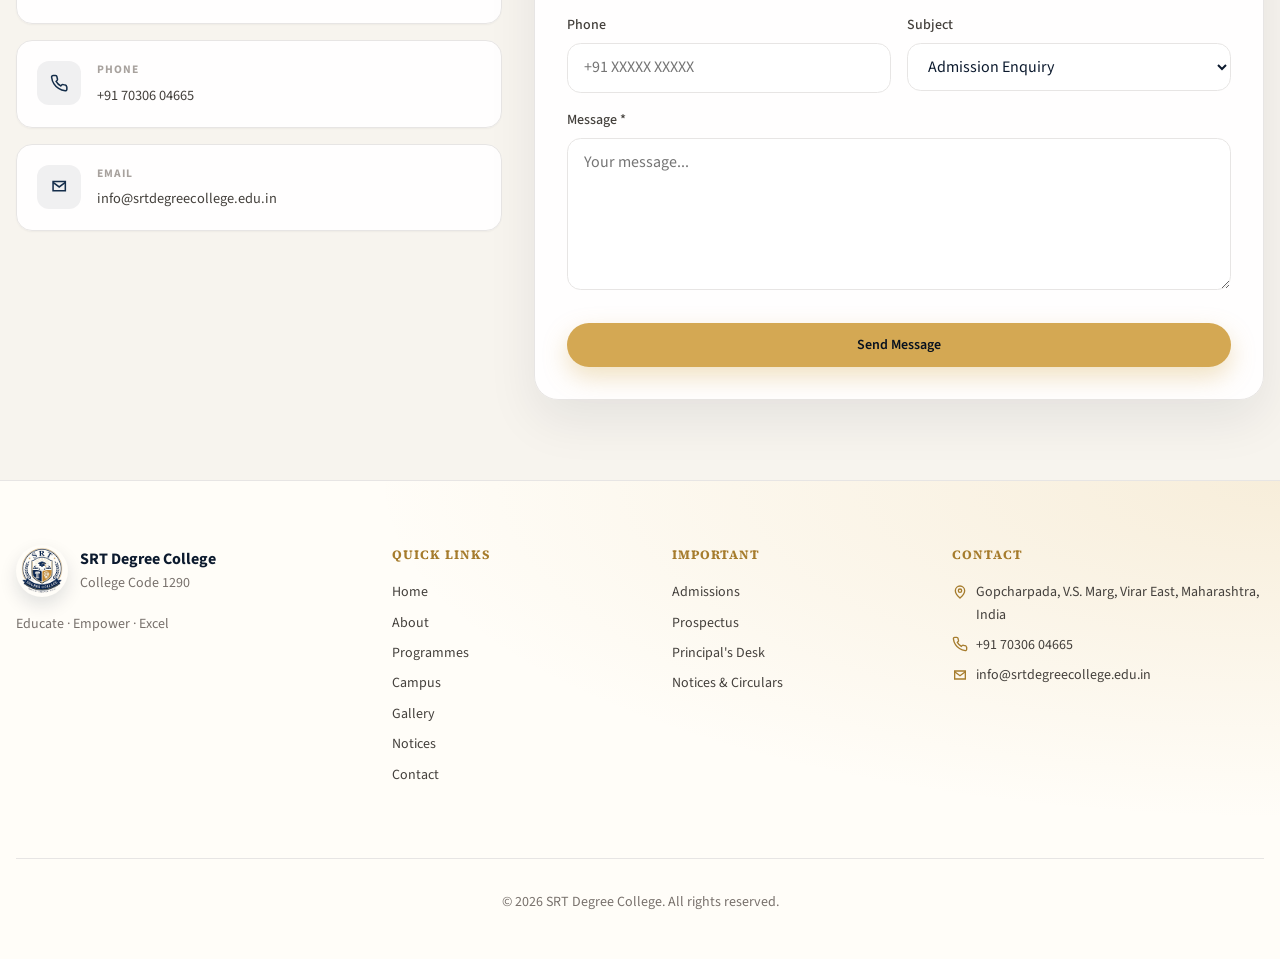
==== commit 9ac4ea03: "Refresh the college site design and add an admissions enquiry page. Co-authored-by: Cursor <cursorag" ====
--- a/index.html
+++ b/index.html
@@ -3,171 +3,140 @@
 <head>
   <meta charset="UTF-8">
   <meta name="viewport" content="width=device-width, initial-scale=1.0">
+  <title>SRT Degree College | College Code 1290</title>
   <meta name="description" content="SRT Degree College — Quality undergraduate education in Commerce and Arts. College Code: 1290.">
-  <title>SRT Degree College | College Code 1290</title>
   <link rel="icon" type="image/png" href="images/logo.png">
   <link rel="preconnect" href="https://fonts.googleapis.com">
   <link rel="preconnect" href="https://fonts.gstatic.com" crossorigin>
-  <link href="https://fonts.googleapis.com/css2?family=DM+Sans:ital,opsz,wght@0,9..40,400;0,9..40,500;0,9..40,600;0,9..40,700;1,9..40,400&family=Syne:wght@500;600;700;800&display=swap" rel="stylesheet">
+  <link href="https://fonts.googleapis.com/css2?family=Source+Sans+3:ital,wght@0,400;0,500;0,600;0,700;1,400&family=Source+Serif+4:opsz,wght@8..60,500;8..60,600;8..60,700&display=swap" rel="stylesheet">
   <link rel="stylesheet" href="css/style.css">
 </head>
 <body>
-
-  <div class="scroll-progress" id="scroll-progress"></div>
-  <div class="cursor" id="cursor" aria-hidden="true"></div>
-  <div class="cursor-ring" id="cursor-ring" aria-hidden="true"></div>
-
-  <!-- Header -->
-  <header class="header" id="header">
-    <div class="header__inner">
-      <a href="#home" class="brand">
-        <span class="brand__logo-wrap">
-          <img src="images/logo.png" alt="" class="brand__logo" width="44" height="44">
-        </span>
-        <span class="brand__text">
-          <span class="brand__name">SRT Degree College</span>
-          <span class="brand__code">Code 1290</span>
+  <header class="site-header" data-header>
+    <div class="wrap header-inner">
+      <a class="brand" href="#home">
+        <img class="brand-logo" src="images/logo.png" alt="" width="44" height="44">
+        <span class="brand-copy">
+          <p class="brand-name">SRT Degree College</p>
+          <p class="brand-tag">College Code 1290</p>
         </span>
       </a>
-
-      <nav class="nav-desktop">
-        <a href="#about" class="nav-link" data-section="about">About</a>
-        <a href="#programmes" class="nav-link" data-section="programmes">Programmes</a>
-        <a href="#infrastructure" class="nav-link" data-section="infrastructure">Campus</a>
-        <a href="#notices" class="nav-link" data-section="notices">Notices</a>
-        <a href="#contact" class="nav-link nav-link--cta" data-section="contact">Contact</a>
+      <nav class="nav-desktop" aria-label="Primary">
+        <a class="nav-link" href="#about">About</a>
+        <a class="nav-link" href="#programmes">Programmes</a>
+        <a class="nav-link" href="#campus">Campus</a>
+        <a class="nav-link" href="#notices">Notices</a>
+        <a class="nav-link" href="#contact">Contact</a>
       </nav>
-
-      <button class="menu-btn" id="menu-btn" aria-label="Open menu" aria-expanded="false">
-        <span></span><span></span>
-      </button>
+      <div class="header-actions">
+        <a class="btn btn-accent btn-sm desktop-cta" href="admissions.html">Admissions Open</a>
+        <button class="menu-toggle" type="button" data-menu aria-expanded="false" aria-controls="mobile-nav" aria-label="Open menu">
+          <svg viewBox="0 0 24 24" width="22" height="22" fill="none" stroke="currentColor" stroke-width="2" aria-hidden="true"><path d="M4 7h16M4 12h16M4 17h16"/></svg>
+        </button>
+      </div>
+    </div>
+    <div class="nav-mobile" id="mobile-nav" data-mobile-nav>
+      <div class="nav-mobile-inner">
+        <a class="nav-link" href="#home">Home</a>
+        <a class="nav-link" href="#about">About</a>
+        <a class="nav-link" href="#programmes">Programmes</a>
+        <a class="nav-link" href="#prospectus">Prospectus</a>
+        <a class="nav-link" href="#campus">Campus</a>
+        <a class="nav-link" href="#notices">Notices</a>
+        <a class="nav-link" href="#contact">Contact</a>
+        <a class="btn btn-accent btn-block" href="admissions.html">Admissions Open</a>
+      </div>
     </div>
   </header>
 
-  <!-- Mobile Menu Overlay -->
-  <div class="menu-overlay" id="menu-overlay" aria-hidden="true">
-    <nav class="menu-overlay__nav">
-      <a href="#home" class="menu-link">Home</a>
-      <a href="#about" class="menu-link">About Us</a>
-      <a href="#programmes" class="menu-link">Programmes</a>
-      <a href="#prospectus" class="menu-link">Prospectus</a>
-      <a href="#infrastructure" class="menu-link">Infrastructure</a>
-      <a href="#admission" class="menu-link">Admission</a>
-      <a href="#notices" class="menu-link">Notices</a>
-      <a href="#contact" class="menu-link">Contact</a>
-    </nav>
-    <div class="menu-overlay__footer">
-      <a href="tel:+917030604665" class="menu-overlay__phone">+91 70306 04665</a>
-      <p>Educate · Empower · Excel</p>
+  <main>
+    <section class="hero" id="home">
+      <div class="hero-media">
+        <img src="https://images.unsplash.com/photo-1562774053-701939374585?auto=format&amp;fit=crop&amp;fm=jpg&amp;q=80&amp;w=1920" alt="College campus building">
+      </div>
+      <div class="hero-shade"></div>
+      <div class="wrap hero-grid">
+        <div>
+          <p class="eyebrow">
+            <svg viewBox="0 0 24 24" width="14" height="14" fill="none" stroke="currentColor" stroke-width="2" aria-hidden="true"><path d="M12 3l1.6 4.4L18 9l-4.4 1.6L12 15l-1.6-4.4L6 9l4.4-1.6L12 3z"/></svg>
+            College Code 1290
+          </p>
+          <h1>Shape Your <span class="gradient-text">Future.</span></h1>
+          <p class="hero-copy">Undergraduate programmes in Commerce &amp; Arts — built for careers, character, and community. Educate · Empower · Excel.</p>
+          <div class="hero-actions">
+            <a class="btn btn-accent btn-lg" href="admissions.html">Apply Now
+              <svg viewBox="0 0 24 24" width="18" height="18" fill="none" stroke="currentColor" stroke-width="2" aria-hidden="true"><path d="M5 12h14M13 6l6 6-6 6"/></svg>
+            </a>
+            <a class="btn btn-outline btn-lg" href="#programmes">Explore Courses</a>
+          </div>
+        </div>
+        <div class="stat-panel">
+          <div class="stat-panel-glow"></div>
+          <div class="stat-panel-card">
+            <div class="mini-stats">
+              <div class="mini-stat"><strong>3</strong><span>UG Programmes</span></div>
+              <div class="mini-stat"><strong>6</strong><span>Facilities</span></div>
+              <div class="mini-stat"><strong>1290</strong><span>College Code</span></div>
+              <div class="mini-stat"><em class="mini-motto">Educate · Empower · Excel</em><span>Motto</span></div>
+            </div>
+          </div>
+        </div>
+      </div>
+      <a class="scroll-cue" href="#about" aria-label="Scroll to about"><span></span></a>
+    </section>
+
+    <div class="marquee" aria-label="Latest notices">
+      <div class="marquee-track">
+        <span class="marquee-item"><span class="dot"></span>Admission Open for 2026–27 — B.Com, B.A.F &amp; B.A</span>
+        <span class="marquee-item"><span class="dot"></span>College Reopening — New Academic Session</span>
+        <span class="marquee-item"><span class="dot"></span>Examination Schedule Published</span>
+        <span class="marquee-item"><span class="dot"></span>Call +91 70306 04665 for enquiries</span>
+        <span class="marquee-item"><span class="dot"></span>Admission Open for 2026–27 — B.Com, B.A.F &amp; B.A</span>
+        <span class="marquee-item"><span class="dot"></span>College Reopening — New Academic Session</span>
+        <span class="marquee-item"><span class="dot"></span>Examination Schedule Published</span>
+        <span class="marquee-item"><span class="dot"></span>Call +91 70306 04665 for enquiries</span>
+      </div>
     </div>
-  </div>
-
-  <main>
-    <!-- Hero -->
-    <section class="hero" id="home">
-      <div class="hero__grid-bg" aria-hidden="true"></div>
-      <div class="hero__glow" aria-hidden="true"></div>
-
-      <div class="wrap hero__layout">
-        <div class="hero__copy">
-          <div class="hero__meta">
-            <span class="pill">College Code 1290</span>
-            <span class="pill pill--outline">Admissions Open 2026–27</span>
-          </div>
-
-          <h1 class="hero__title">
-            <span class="line"><span class="word">Shape</span></span>
-            <span class="line"><span class="word">Your</span> <span class="word word--accent">Future</span></span>
-            <span class="line line--sub">at SRT Degree College</span>
-          </h1>
-
-          <p class="hero__desc">Undergraduate programmes in Commerce &amp; Arts — built for careers, character, and community.</p>
-
-          <div class="hero__actions">
-            <a href="#admission" class="btn btn--gold magnetic">
-              <span>Apply Now</span>
-              <svg width="18" height="18" viewBox="0 0 24 24" fill="none" stroke="currentColor" stroke-width="2"><path d="M5 12h14M12 5l7 7-7 7"/></svg>
-            </a>
-            <a href="#programmes" class="btn btn--ghost magnetic">Explore Courses</a>
-          </div>
-
-          <div class="hero__stats">
-            <div class="stat">
-              <span class="stat__num" data-count="3">0</span>
-              <span class="stat__label">UG Programmes</span>
-            </div>
-            <div class="stat">
-              <span class="stat__num" data-count="6">0</span>
-              <span class="stat__label">Facilities</span>
-            </div>
-            <div class="stat">
-              <span class="stat__num" data-count="1290">0</span>
-              <span class="stat__label">College Code</span>
-            </div>
-          </div>
-        </div>
-
-        <div class="hero__visual">
-          <div class="hero__logo-frame">
-            <div class="hero__logo-ring"></div>
-            <img src="images/logo.png" alt="SRT Degree College" class="hero__logo" width="280" height="280">
-          </div>
-          <p class="hero__motto">Educate · Empower · Excel</p>
-        </div>
-      </div>
-
-      <a href="#about" class="hero__scroll-hint" aria-label="Scroll down">
-        <span>Scroll</span>
-        <div class="hero__scroll-bar"></div>
-      </a>
-    </section>
-
-    <!-- Notice Ticker -->
-    <div class="ticker" aria-label="Latest notices">
-      <div class="ticker__label">Latest</div>
-      <div class="ticker__track">
-        <div class="ticker__content">
-          <span>Admission Open for 2026–27 — B.Com, B.A.F &amp; B.A</span>
-          <span class="ticker__dot">◆</span>
-          <span>College Reopening — New Academic Session</span>
-          <span class="ticker__dot">◆</span>
-          <span>Examination Schedule Published</span>
-          <span class="ticker__dot">◆</span>
-          <span>Call +91 70306 04665 for enquiries</span>
-          <span class="ticker__dot">◆</span>
-        </div>
-        <div class="ticker__content" aria-hidden="true">
-          <span>Admission Open for 2026–27 — B.Com, B.A.F &amp; B.A</span>
-          <span class="ticker__dot">◆</span>
-          <span>College Reopening — New Academic Session</span>
-          <span class="ticker__dot">◆</span>
-          <span>Examination Schedule Published</span>
-          <span class="ticker__dot">◆</span>
-          <span>Call +91 70306 04665 for enquiries</span>
-          <span class="ticker__dot">◆</span>
-        </div>
-      </div>
-    </div>
-
-    <!-- About -->
+
     <section class="section" id="about">
+      <div class="glow glow-navy"></div>
+      <div class="glow glow-gold"></div>
       <div class="wrap">
-        <div class="section-head reveal">
-          <span class="section-num">01</span>
+        <div class="about-intro">
+          <p class="section-label">About Us</p>
+          <h2 class="section-title">Academic rigour, real-world readiness</h2>
+        </div>
+
+        <div class="stats">
           <div>
-            <h2 class="section-title">About Us</h2>
-            <p class="section-lead">A college committed to academic rigour and real-world readiness.</p>
-          </div>
-        </div>
-
-        <div class="bento bento--about">
-          <article class="bento__cell bento__cell--wide reveal">
-            <h3>College Information</h3>
-            <p>SRT Degree College offers affiliated undergraduate programmes in Commerce and Arts. We prepare students for meaningful careers through quality teaching, modern infrastructure, and a culture of integrity.</p>
-          </article>
-
-          <article class="bento__cell bento__cell--accent reveal">
-            <span class="bento__tag">Our Promise</span>
+            <svg class="icon" viewBox="0 0 24 24" fill="none" stroke="currentColor" stroke-width="1.5" aria-hidden="true"><path d="M22 10L12 5 2 10l10 5 10-5z"/><path d="M6 12v5c2 2 10 2 12 0v-5"/></svg>
+            <p class="stat-value" data-count="3">0</p>
+            <p class="stat-label">UG Programmes</p>
+          </div>
+          <div>
+            <svg class="icon" viewBox="0 0 24 24" fill="none" stroke="currentColor" stroke-width="1.5" aria-hidden="true"><path d="M3 21h18M5 21V7l7-4 7 4v14"/><path d="M9 21v-6h6v6"/></svg>
+            <p class="stat-value" data-count="6">0</p>
+            <p class="stat-label">Facilities</p>
+          </div>
+          <div>
+            <svg class="icon" viewBox="0 0 24 24" fill="none" stroke="currentColor" stroke-width="1.5" aria-hidden="true"><path d="M12 3l2.2 4.6L19 8.2l-3.4 3.3.8 4.8L12 14.8 7.6 16.3l.8-4.8L5 8.2l4.8-.6L12 3z"/></svg>
+            <p class="stat-value" data-count="1290">0</p>
+            <p class="stat-label">College Code</p>
+          </div>
+        </div>
+
+        <div class="about-grid">
+          <article class="about-card about-card--large">
+            <img src="https://images.unsplash.com/photo-1521587760476-6c12a4b040da?auto=format&amp;fit=crop&amp;fm=jpg&amp;q=80&amp;w=1200" alt="College library reading room">
+            <div class="about-card-shade"></div>
+            <div class="about-card-body">
+              <h3>College Information</h3>
+              <p>SRT Degree College offers affiliated undergraduate programmes in Commerce and Arts. We prepare students for meaningful careers through quality teaching, modern infrastructure, and a culture of integrity.</p>
+            </div>
+          </article>
+          <article class="copy-card copy-card--navy">
+            <p class="card-tag">Our Promise</p>
+            <h3>What students can expect</h3>
             <ul class="check-list">
               <li>Affiliated UG programmes</li>
               <li>Experienced faculty</li>
@@ -175,357 +144,383 @@
               <li>Holistic development</li>
             </ul>
           </article>
-
-          <article class="bento__cell bento__cell--vision reveal">
-            <span class="bento__tag bento__tag--vision">Vision Statement</span>
+          <article class="copy-card">
+            <p class="card-tag">Vision Statement</p>
+            <h3>Vision</h3>
             <p>SRT Degree College strives to empower students with knowledge, skills, values, and a sense of responsibility, enabling them to become competent, confident, ethical, and socially responsible citizens who contribute meaningfully to society and the nation.</p>
           </article>
-
-          <article class="bento__cell bento__cell--mission reveal">
-            <span class="bento__tag bento__tag--mission">Mission Statement</span>
+          <article class="copy-card">
+            <p class="card-tag">Mission Statement</p>
+            <h3>Mission</h3>
             <p>Our mission is to provide quality and inclusive education that develops intellectual abilities, practical skills, creativity, ethical values, and social responsibility among students.</p>
           </article>
-
-          <article class="bento__cell bento__cell--messages reveal">
-            <div class="message-switch">
-              <button class="message-switch__btn active" data-message="principal">Principal</button>
-              <button class="message-switch__btn" data-message="founder">Founder</button>
-            </div>
-            <div class="message-panel active" id="msg-principal">
-              <blockquote>
-                <p>"Welcome to SRT Degree College. Our mission is to nurture young minds through quality education and values — creating an inclusive environment where every student reaches their full potential."</p>
-                <footer>— Principal, SRT Degree College</footer>
-              </blockquote>
-            </div>
-            <div class="message-panel" id="msg-founder">
-              <blockquote>
-                <p>"We founded this college to make higher education accessible and meaningful — empowering students with knowledge, skills, and character to excel in their chosen fields."</p>
-                <footer>— Founder, SRT Degree College</footer>
-              </blockquote>
-            </div>
-          </article>
-        </div>
-      </div>
-    </section>
-
-    <!-- Programmes -->
-    <section class="section section--dark" id="programmes">
+        </div>
+
+        <div class="message-block" data-messages>
+          <div class="message-switch" role="tablist" aria-label="Messages">
+            <button type="button" class="is-active" role="tab" aria-selected="true" data-message="principal">Principal</button>
+            <button type="button" role="tab" aria-selected="false" data-message="founder">Founder</button>
+          </div>
+          <div class="message-panel is-active" data-message-panel="principal">
+            <blockquote>
+              <p>"Welcome to SRT Degree College. Our mission is to nurture young minds through quality education and values — creating an inclusive environment where every student reaches their full potential."</p>
+              <footer>— Principal, SRT Degree College</footer>
+            </blockquote>
+          </div>
+          <div class="message-panel" data-message-panel="founder">
+            <blockquote>
+              <p>"We founded this college to make higher education accessible and meaningful — empowering students with knowledge, skills, and character to excel in their chosen fields."</p>
+              <footer>— Founder, SRT Degree College</footer>
+            </blockquote>
+          </div>
+        </div>
+      </div>
+    </section>
+
+    <section class="section" id="programmes">
       <div class="wrap">
-        <div class="section-head section-head--light reveal">
-          <span class="section-num">02</span>
+        <div class="center">
+          <p class="section-label">Programmes</p>
+          <h2 class="section-title">Undergraduate courses</h2>
+          <p class="lead">Undergraduate courses designed for today's economy.</p>
+        </div>
+        <div data-tabs>
+          <div class="tabs" role="tablist" aria-label="Undergraduate programmes">
+            <button class="tab is-active" type="button" role="tab" aria-selected="true" data-tab="bcom">B.Com</button>
+            <button class="tab" type="button" role="tab" aria-selected="false" data-tab="baf">B.A.F</button>
+            <button class="tab" type="button" role="tab" aria-selected="false" data-tab="ba">B.A</button>
+          </div>
+          <article class="panel is-active" data-panel="bcom">
+            <div class="panel-head tone-navy">
+              <div class="panel-icon">
+                <svg class="icon" viewBox="0 0 24 24" fill="none" stroke="currentColor" stroke-width="1.5" aria-hidden="true"><path d="M4 19.5A2.5 2.5 0 0 1 6.5 17H20"/><path d="M6.5 2H20v20H6.5A2.5 2.5 0 0 1 4 19.5v-15A2.5 2.5 0 0 1 6.5 2z"/></svg>
+              </div>
+              <div>
+                <p class="card-tag" style="margin:0;">Commerce</p>
+                <h3>B.Com — Bachelor of Commerce</h3>
+              </div>
+            </div>
+            <div class="panel-body">
+              <p>Comprehensive training in accounting, finance, taxation, and business management — preparing graduates for corporate careers and entrepreneurship.</p>
+              <div class="chips"><span class="chip">Undergraduate</span><span class="chip">Commerce</span></div>
+            </div>
+          </article>
+          <article class="panel" data-panel="baf">
+            <div class="panel-head tone-gold">
+              <div class="panel-icon">
+                <svg class="icon" viewBox="0 0 24 24" fill="none" stroke="currentColor" stroke-width="1.5" aria-hidden="true"><path d="M12 1v22M17 5H9.5a3.5 3.5 0 0 0 0 7h5a3.5 3.5 0 0 1 0 7H6"/></svg>
+              </div>
+              <div>
+                <p class="card-tag" style="margin:0;color:#0c1a2e;">Commerce</p>
+                <h3>B.A.F — Bachelor of Accounting &amp; Finance</h3>
+              </div>
+            </div>
+            <div class="panel-body">
+              <p>Specialized programme in financial accounting, auditing, and financial analysis — ideal for students targeting careers in banking and finance.</p>
+              <div class="chips"><span class="chip">Undergraduate</span><span class="chip">Commerce</span></div>
+            </div>
+          </article>
+          <article class="panel" data-panel="ba">
+            <div class="panel-head tone-slate">
+              <div class="panel-icon">
+                <svg class="icon" viewBox="0 0 24 24" fill="none" stroke="currentColor" stroke-width="1.5" aria-hidden="true"><circle cx="12" cy="12" r="9"/><path d="M3 12h18M12 3a14 14 0 0 1 0 18M12 3a14 14 0 0 0 0 18"/></svg>
+              </div>
+              <div>
+                <p class="card-tag" style="margin:0;">Arts</p>
+                <h3>B.A — Bachelor of Arts</h3>
+              </div>
+            </div>
+            <div class="panel-body">
+              <p>A diverse liberal arts programme covering humanities, social sciences, and critical thinking — building versatile graduates for multiple career paths.</p>
+              <div class="chips"><span class="chip">Undergraduate</span><span class="chip">Arts</span></div>
+            </div>
+          </article>
+        </div>
+      </div>
+    </section>
+
+    <section class="prospectus" id="prospectus">
+      <div class="wrap prospectus-inner">
+        <div>
+          <p class="prospectus-kicker">Prospectus</p>
+          <h2>Download the College Prospectus</h2>
+          <p class="prospectus-copy">Programmes, fees, admission process, and campus details — everything in one document.</p>
+        </div>
+        <button class="btn btn-navy btn-lg" type="button" data-prospectus>Get Prospectus</button>
+        <p class="notice notice-ok" data-prospectus-note>Prospectus PDF coming soon. Call +91 70306 04665 for programme and fee details.</p>
+      </div>
+    </section>
+
+    <section class="section" id="campus">
+      <div class="wrap">
+        <p class="section-label">Campus</p>
+        <h2 class="section-title">Infrastructure</h2>
+        <p class="lead" style="margin-left:0;">Spaces built for learning, collaboration, and growth.</p>
+        <div class="cards" style="margin-top: 3rem;">
+          <article class="event-card">
+            <div class="event-media">
+              <img src="https://images.unsplash.com/photo-1517694712202-14dd9538aa97?auto=format&amp;fit=crop&amp;fm=jpg&amp;q=80&amp;w=900" alt="Computers in a lab">
+              <span class="badge">01</span>
+            </div>
+            <div class="event-body">
+              <h3>Computer Lab</h3>
+              <p>High-speed internet, modern systems, and hands-on digital learning.</p>
+            </div>
+          </article>
+          <article class="event-card">
+            <div class="event-media">
+              <img src="https://images.unsplash.com/photo-1475721027785-f74eccf877e2?auto=format&amp;fit=crop&amp;fm=jpg&amp;q=80&amp;w=900" alt="Presentation in a seminar room">
+              <span class="badge">02</span>
+            </div>
+            <div class="event-body">
+              <h3>AV Room</h3>
+              <p>Seminars, presentations, and interactive sessions.</p>
+            </div>
+          </article>
+          <article class="event-card">
+            <div class="event-media">
+              <img src="https://images.unsplash.com/photo-1524178232363-1fb2b075b655?auto=format&amp;fit=crop&amp;fm=jpg&amp;q=80&amp;w=900" alt="Lecture in a classroom">
+              <span class="badge">03</span>
+            </div>
+            <div class="event-body">
+              <h3>Classrooms</h3>
+              <p>Spacious, ventilated rooms for focused study.</p>
+            </div>
+          </article>
+          <article class="event-card">
+            <div class="event-media">
+              <img src="https://images.unsplash.com/photo-1481627834876-b7833e8f5570?auto=format&amp;fit=crop&amp;fm=jpg&amp;q=80&amp;w=900" alt="Library bookshelves">
+              <span class="badge">04</span>
+            </div>
+            <div class="event-body">
+              <h3>Library</h3>
+              <p>Books, journals, and digital resources for research and reference.</p>
+            </div>
+          </article>
+          <article class="event-card">
+            <div class="event-media">
+              <img src="https://images.unsplash.com/photo-1607237138185-eedd9c632b0b?auto=format&amp;fit=crop&amp;fm=jpg&amp;q=80&amp;w=900" alt="College grounds and lawn">
+              <span class="badge">05</span>
+            </div>
+            <div class="event-body">
+              <h3>Campus</h3>
+              <p>Green, serene environment for academic focus.</p>
+            </div>
+          </article>
+          <article class="event-card">
+            <div class="event-media">
+              <img src="https://images.unsplash.com/photo-1574629810360-7efbbe195018?auto=format&amp;fit=crop&amp;fm=jpg&amp;q=80&amp;w=900" alt="Students on a sports field">
+              <span class="badge">06</span>
+            </div>
+            <div class="event-body">
+              <h3>More Facilities</h3>
+              <p>Sports, cafeteria, and student support services.</p>
+            </div>
+          </article>
+        </div>
+      </div>
+    </section>
+
+    <section class="section gallery" id="gallery">
+      <div class="wrap">
+        <div class="center">
+          <p class="section-label">Gallery</p>
+          <h2 class="section-title">Campus Moments</h2>
+          <p class="lead">Placeholder photographs of college spaces. These will be replaced with pictures from the Virar campus.</p>
+        </div>
+        <div class="masonry" style="margin-top: 3rem;">
+          <button class="shot" type="button" data-shot data-src="https://images.unsplash.com/photo-1522202176988-66273c2fd55f?auto=format&amp;fit=crop&amp;fm=jpg&amp;q=80&amp;w=1400" data-title="Working together" data-description="A placeholder photograph. The college gallery will use pictures from the Virar campus.">
+            <img src="https://images.unsplash.com/photo-1522202176988-66273c2fd55f?auto=format&amp;fit=crop&amp;fm=jpg&amp;q=80&amp;w=800" alt="Students working together">
+            <span class="shot-meta"><p>Working together</p></span>
+          </button>
+          <button class="shot" type="button" data-shot data-src="https://images.unsplash.com/photo-1523240795612-9a054b0db644?auto=format&amp;fit=crop&amp;fm=jpg&amp;q=80&amp;w=1400" data-title="Study group" data-description="Students working together. This image stands in until a campus photograph is added.">
+            <img src="https://images.unsplash.com/photo-1523240795612-9a054b0db644?auto=format&amp;fit=crop&amp;fm=jpg&amp;q=80&amp;w=800" alt="Students studying together">
+            <span class="shot-meta"><p>Study group</p></span>
+          </button>
+          <button class="shot" type="button" data-shot data-src="https://images.unsplash.com/photo-1497633762265-9d179a990aa6?auto=format&amp;fit=crop&amp;fm=jpg&amp;q=80&amp;w=1400" data-title="Open books" data-description="Reading and reference. Replace this frame with a photograph of the college library.">
+            <img src="https://images.unsplash.com/photo-1497633762265-9d179a990aa6?auto=format&amp;fit=crop&amp;fm=jpg&amp;q=80&amp;w=800" alt="Open books on a desk">
+            <span class="shot-meta"><p>Open books</p></span>
+          </button>
+          <button class="shot" type="button" data-shot data-src="https://images.unsplash.com/photo-1607237138185-eedd9c632b0b?auto=format&amp;fit=crop&amp;fm=jpg&amp;q=80&amp;w=1400" data-title="College hall" data-description="A university hall used as a placeholder for the college building.">
+            <img src="https://images.unsplash.com/photo-1607237138185-eedd9c632b0b?auto=format&amp;fit=crop&amp;fm=jpg&amp;q=80&amp;w=800" alt="University building exterior">
+            <span class="shot-meta"><p>College hall</p></span>
+          </button>
+          <button class="shot" type="button" data-shot data-src="https://images.unsplash.com/photo-1427504494785-3a9ca7044f45?auto=format&amp;fit=crop&amp;fm=jpg&amp;q=80&amp;w=1400" data-title="Between classes" data-description="Students crossing a campus. Swap in a photograph from Gopcharpada when one is ready.">
+            <img src="https://images.unsplash.com/photo-1427504494785-3a9ca7044f45?auto=format&amp;fit=crop&amp;fm=jpg&amp;q=80&amp;w=800" alt="Students walking between classes">
+            <span class="shot-meta"><p>Between classes</p></span>
+          </button>
+        </div>
+      </div>
+      <div class="lightbox" data-lightbox>
+        <button class="lightbox-close" type="button" data-lightbox-close aria-label="Close">
+          <svg viewBox="0 0 24 24" width="24" height="24" fill="none" stroke="currentColor" stroke-width="2" aria-hidden="true"><path d="M6 6l12 12M18 6L6 18"/></svg>
+        </button>
+        <div class="lightbox-card">
+          <img alt="">
           <div>
-            <h2 class="section-title">Programmes</h2>
-            <p class="section-lead">Undergraduate courses designed for today's economy.</p>
-          </div>
-        </div>
-
-        <div class="courses">
-          <article class="course-card reveal" data-course>
-            <button class="course-card__head" aria-expanded="false">
-              <span class="course-card__dept">Commerce</span>
-              <span class="course-card__name">B.Com</span>
-              <span class="course-card__full">Bachelor of Commerce</span>
-              <span class="course-card__toggle" aria-hidden="true"></span>
-            </button>
-            <div class="course-card__body">
-              <p>Comprehensive training in accounting, finance, taxation, and business management — preparing graduates for corporate careers and entrepreneurship.</p>
-              <span class="course-card__badge">Undergraduate</span>
-            </div>
-          </article>
-
-          <article class="course-card reveal" data-course>
-            <button class="course-card__head" aria-expanded="false">
-              <span class="course-card__dept">Commerce</span>
-              <span class="course-card__name">B.A.F</span>
-              <span class="course-card__full">Bachelor of Accounting &amp; Finance</span>
-              <span class="course-card__toggle" aria-hidden="true"></span>
-            </button>
-            <div class="course-card__body">
-              <p>Specialized programme in financial accounting, auditing, and financial analysis — ideal for students targeting careers in banking and finance.</p>
-              <span class="course-card__badge">Undergraduate</span>
-            </div>
-          </article>
-
-          <article class="course-card reveal" data-course>
-            <button class="course-card__head" aria-expanded="false">
-              <span class="course-card__dept">Arts</span>
-              <span class="course-card__name">B.A</span>
-              <span class="course-card__full">Bachelor of Arts</span>
-              <span class="course-card__toggle" aria-hidden="true"></span>
-            </button>
-            <div class="course-card__body">
-              <p>A diverse liberal arts programme covering humanities, social sciences, and critical thinking — building versatile graduates for multiple career paths.</p>
-              <span class="course-card__badge">Undergraduate</span>
-            </div>
-          </article>
-        </div>
-      </div>
-    </section>
-
-    <!-- Prospectus -->
-    <section class="prospectus" id="prospectus">
-      <div class="wrap prospectus__inner reveal">
-        <div class="prospectus__text">
-          <span class="section-num section-num--light">03</span>
-          <h2>Download the<br>College Prospectus</h2>
-          <p>Programmes, fees, admission process, and campus details — everything in one document.</p>
-        </div>
-        <a href="#" class="btn btn--white btn--lg magnetic" id="prospectus-download">
-          <svg width="20" height="20" viewBox="0 0 24 24" fill="none" stroke="currentColor" stroke-width="2"><path d="M12 10v6m0 0l-3-3m3 3l3-3M5 20h14a2 2 0 002-2V6a2 2 0 00-2-2h-5l-2-2H5a2 2 0 00-2 2v12a2 2 0 002 2z"/></svg>
-          <span>Get Prospectus</span>
-        </a>
-      </div>
-    </section>
-
-    <!-- Infrastructure -->
-    <section class="section" id="infrastructure">
+            <h3 data-lightbox-title></h3>
+            <p data-lightbox-description></p>
+          </div>
+        </div>
+      </div>
+    </section>
+
+    <section class="section" id="notices">
       <div class="wrap">
-        <div class="section-head reveal">
-          <span class="section-num">04</span>
-          <div>
-            <h2 class="section-title">Infrastructure</h2>
-            <p class="section-lead">Spaces built for learning, collaboration, and growth.</p>
-          </div>
-        </div>
-
-        <div class="infra-grid">
-          <article class="infra-card reveal" data-tilt>
-            <div class="infra-card__body">
-              <span class="infra-card__num">01</span>
-              <h4>Computer Lab</h4>
-              <p>High-speed internet, modern systems, and hands-on digital learning.</p>
-            </div>
-          </article>
-          <article class="infra-card reveal" data-tilt>
-            <div class="infra-card__body">
-              <span class="infra-card__num">02</span>
-              <h4>AV Room</h4>
-              <p>Seminars, presentations, and interactive sessions.</p>
-            </div>
-          </article>
-          <article class="infra-card reveal" data-tilt>
-            <div class="infra-card__body">
-              <span class="infra-card__num">03</span>
-              <h4>Classrooms</h4>
-              <p>Spacious, ventilated rooms for focused study.</p>
-            </div>
-          </article>
-          <article class="infra-card reveal" data-tilt>
-            <div class="infra-card__body">
-              <span class="infra-card__num">04</span>
-              <h4>Library</h4>
-              <p>Books, journals, and digital resources for research and reference.</p>
-            </div>
-          </article>
-          <article class="infra-card reveal" data-tilt>
-            <div class="infra-card__body">
-              <span class="infra-card__num">05</span>
-              <h4>Campus</h4>
-              <p>Green, serene environment for academic focus.</p>
-            </div>
-          </article>
-          <article class="infra-card reveal" data-tilt>
-            <div class="infra-card__body">
-              <span class="infra-card__num">06</span>
-              <h4>More Facilities</h4>
-              <p>Sports, cafeteria, and student support services.</p>
-            </div>
-          </article>
-        </div>
-      </div>
-    </section>
-
-    <!-- Admission -->
-    <section class="section section--cream" id="admission">
-      <div class="wrap">
-        <div class="section-head reveal">
-          <span class="section-num">05</span>
-          <div>
-            <h2 class="section-title">Admission</h2>
-            <p class="section-lead">Four simple steps to join SRT Degree College.</p>
-          </div>
-        </div>
-
-        <div class="admission-layout">
-          <div class="timeline reveal">
-            <div class="timeline__line"><div class="timeline__progress" id="timeline-progress"></div></div>
-            <div class="timeline__step active" data-step="0">
-              <span class="timeline__dot"></span>
-              <div>
-                <strong>Choose Programme</strong>
-                <p>Select B.Com, B.A.F, or B.A based on your goals.</p>
-              </div>
-            </div>
-            <div class="timeline__step" data-step="1">
-              <span class="timeline__dot"></span>
-              <div>
-                <strong>Apply Online</strong>
-                <p>Fill the admission form with your details.</p>
-              </div>
-            </div>
-            <div class="timeline__step" data-step="2">
-              <span class="timeline__dot"></span>
-              <div>
-                <strong>Submit Documents</strong>
-                <p>Upload mark sheets, certificates, and ID proof.</p>
-              </div>
-            </div>
-            <div class="timeline__step" data-step="3">
-              <span class="timeline__dot"></span>
-              <div>
-                <strong>Get Confirmed</strong>
-                <p>Receive admission confirmation after verification.</p>
-              </div>
-            </div>
-          </div>
-
-          <aside class="admission-card reveal">
-            <div class="admission-card__header">
-              <span class="pill pill--dark">UG Courses</span>
-              <h3>Online Admission</h3>
-            </div>
-            <ul class="admission-card__list">
-              <li>B.Com — Bachelor of Commerce</li>
-              <li>B.A.F — Bachelor of Accounting &amp; Finance</li>
-              <li>B.A — Bachelor of Arts</li>
-            </ul>
-            <a href="#contact" class="btn btn--gold btn--full magnetic">Start Application</a>
-            <p class="admission-card__help">Questions? Call <a href="tel:+917030604665">+91 70306 04665</a></p>
-          </aside>
-        </div>
-      </div>
-    </section>
-
-    <!-- Notices -->
-    <section class="section section--dark" id="notices">
-      <div class="wrap">
-        <div class="section-head section-head--light reveal">
-          <span class="section-num">06</span>
-          <div>
-            <h2 class="section-title">Notices &amp; Circulars</h2>
-            <p class="section-lead">Official announcements from the college.</p>
-          </div>
-        </div>
-
-        <div class="notices-grid">
-          <article class="notice reveal">
-            <time datetime="2026-06-01">01<span>Jun</span></time>
-            <div>
-              <h4>Admission Open — Academic Year 2026–27</h4>
-              <p>Online applications open for B.Com, B.A.F, and B.A. Apply before the deadline.</p>
-              <a href="#admission" class="notice__link">View details →</a>
-            </div>
-          </article>
-          <article class="notice reveal">
-            <time datetime="2026-05-15">15<span>May</span></time>
-            <div>
-              <h4>College Reopening Notice</h4>
-              <p>New academic session begins as per university schedule. All students to report on time.</p>
-              <a href="#" class="notice__link">Read circular →</a>
-            </div>
-          </article>
-          <article class="notice reveal">
-            <time datetime="2026-04-20">20<span>Apr</span></time>
-            <div>
-              <h4>Examination Schedule Published</h4>
-              <p>End-semester timetable available at the office and notice board.</p>
-              <a href="#" class="notice__link">Download PDF →</a>
-            </div>
-          </article>
-        </div>
-      </div>
-    </section>
-
-    <!-- Contact -->
+        <div class="center">
+          <p class="section-label">Notices &amp; Circulars</p>
+          <h2 class="section-title">Official announcements</h2>
+          <p class="lead">Official announcements from the college.</p>
+        </div>
+        <div class="circulars" style="margin-top: 3rem;">
+          <article class="circular">
+            <time datetime="2026-06-01">01<span>Jun 2026</span></time>
+            <h3>Admission Open — Academic Year 2026–27</h3>
+            <p>Online applications open for B.Com, B.A.F, and B.A. Apply before the deadline.</p>
+            <a href="admissions.html">View details</a>
+          </article>
+          <article class="circular">
+            <time datetime="2026-05-15">15<span>May 2026</span></time>
+            <h3>College Reopening Notice</h3>
+            <p>New academic session begins as per university schedule. All students to report on time.</p>
+          </article>
+          <article class="circular">
+            <time datetime="2026-04-20">20<span>Apr 2026</span></time>
+            <h3>Examination Schedule Published</h3>
+            <p>End-semester timetable available at the office and notice board.</p>
+          </article>
+        </div>
+      </div>
+    </section>
+
     <section class="section" id="contact">
       <div class="wrap">
-        <div class="section-head reveal">
-          <span class="section-num">07</span>
+        <div class="center">
+          <p class="section-label">Contact Us</p>
+          <h2 class="section-title">Get in Touch</h2>
+          <p class="lead">Reach out for admissions, programmes, or general enquiries.</p>
+        </div>
+        <div class="contact-grid" style="margin-top: 3rem;">
           <div>
-            <h2 class="section-title">Contact Us</h2>
-            <p class="section-lead">Reach out for admissions, programmes, or general enquiries.</p>
-          </div>
-        </div>
-
-        <div class="contact-layout">
-          <div class="contact-info reveal">
-            <div class="contact-block">
-              <h4>Address</h4>
-              <p>SRT Degree College<br>College Code: 1290<br>Gopcharpada, V.S. Marg, Virar East<br>Maharashtra, India</p>
-              <a href="https://maps.app.goo.gl/mnhYqhk6CWXQ1bFo7?g_st=aw" class="contact-form-link" target="_blank" rel="noopener noreferrer">View on Google Maps →</a>
-            </div>
-            <div class="contact-block">
-              <h4>Phone</h4>
-              <p><a href="tel:+917030604665" class="contact-big">+91 70306 04665</a></p>
-            </div>
-            <div class="contact-block">
-              <h4>Email</h4>
-              <p><a href="mailto:info@srtdegreecollege.edu.in">info@srtdegreecollege.edu.in</a></p>
-            </div>
-            <a href="#" class="contact-form-link" id="google-form-link" target="_blank" rel="noopener">
-              Or use our Google Form →
-            </a>
-          </div>
-
-          <form class="contact-form reveal" id="contact-form">
-            <div class="field">
-              <input type="text" id="name" name="name" required placeholder=" ">
-              <label for="name">Full Name</label>
-            </div>
-            <div class="field-row">
+            <div class="info-card">
+              <div class="info-icon">
+                <svg class="icon-sm" viewBox="0 0 24 24" fill="none" stroke="currentColor" stroke-width="2" aria-hidden="true"><path d="M12 21s7-6 7-11a7 7 0 1 0-14 0c0 5 7 11 7 11z"/><circle cx="12" cy="10" r="2.5"/></svg>
+              </div>
+              <div>
+                <span>Address</span>
+                <p>SRT Degree College, College Code 1290, Gopcharpada, V.S. Marg, Virar East, Maharashtra, India</p>
+                <p><a href="https://maps.app.goo.gl/mnhYqhk6CWXQ1bFo7" target="_blank" rel="noopener noreferrer">View on Google Maps</a></p>
+              </div>
+            </div>
+            <div class="info-card">
+              <div class="info-icon">
+                <svg class="icon-sm" viewBox="0 0 24 24" fill="none" stroke="currentColor" stroke-width="2" aria-hidden="true"><path d="M22 16.9v3a2 2 0 0 1-2.2 2 19.8 19.8 0 0 1-8.6-3.1 19.5 19.5 0 0 1-6-6A19.8 19.8 0 0 1 2.1 4.2 2 2 0 0 1 4.1 2h3a2 2 0 0 1 2 1.7c.1.9.3 1.8.6 2.6a2 2 0 0 1-.5 2.1L8 9.6a16 16 0 0 0 6 6l1.2-1.2a2 2 0 0 1 2.1-.5c.8.3 1.7.5 2.6.6a2 2 0 0 1 1.7 2z"/></svg>
+              </div>
+              <div>
+                <span>Phone</span>
+                <p><a href="tel:+917030604665">+91 70306 04665</a></p>
+              </div>
+            </div>
+            <div class="info-card">
+              <div class="info-icon">
+                <svg class="icon-sm" viewBox="0 0 24 24" fill="none" stroke="currentColor" stroke-width="2" aria-hidden="true"><path d="M4 6h16v12H4z"/><path d="M4 7l8 6 8-6"/></svg>
+              </div>
+              <div>
+                <span>Email</span>
+                <p><a href="mailto:info@srtdegreecollege.edu.in">info@srtdegreecollege.edu.in</a></p>
+              </div>
+            </div>
+          </div>
+          <form class="form-card" data-enquiry>
+            <p class="notice notice-ok" data-contact-success>Thank you. Your enquiry is noted. Call +91 70306 04665 if you need a reply sooner.</p>
+            <div class="fields fields-2">
               <div class="field">
-                <input type="email" id="email" name="email" required placeholder=" ">
-                <label for="email">Email</label>
+                <label for="name">Full Name *</label>
+                <input id="name" name="name" required placeholder="Your name">
               </div>
               <div class="field">
-                <input type="tel" id="phone" name="phone" placeholder=" ">
+                <label for="email">Email *</label>
+                <input id="email" name="email" type="email" required placeholder="you@example.com">
+              </div>
+              <div class="field">
                 <label for="phone">Phone</label>
-              </div>
-            </div>
-            <div class="field">
-              <select id="subject" name="subject">
-                <option value="admission">Admission Enquiry</option>
-                <option value="programme">Programme Information</option>
-                <option value="general">General Enquiry</option>
-              </select>
-              <label for="subject">Subject</label>
-            </div>
-            <div class="field">
-              <textarea id="message" name="message" rows="4" required placeholder=" "></textarea>
-              <label for="message">Message</label>
-            </div>
-            <button type="submit" class="btn btn--gold btn--full magnetic">Send Message</button>
+                <input id="phone" name="phone" type="tel" placeholder="+91 XXXXX XXXXX">
+              </div>
+              <div class="field">
+                <label for="subject">Subject</label>
+                <select id="subject" name="subject">
+                  <option value="Admission Enquiry">Admission Enquiry</option>
+                  <option value="Programme Information">Programme Information</option>
+                  <option value="General Enquiry">General Enquiry</option>
+                </select>
+              </div>
+            </div>
+            <div class="field" style="margin-top: 1rem;">
+              <label for="message">Message *</label>
+              <textarea id="message" name="message" rows="5" required placeholder="Your message..."></textarea>
+            </div>
+            <button class="btn btn-accent btn-block" style="margin-top: 1.5rem;" type="submit">Send Message</button>
           </form>
         </div>
       </div>
     </section>
   </main>
 
-  <!-- Footer -->
-  <footer class="footer">
-    <div class="wrap footer__inner">
-      <div class="footer__brand">
-        <span class="brand__logo-wrap brand__logo-wrap--footer">
-          <img src="images/logo.png" alt="" class="footer__logo" width="72" height="72">
-        </span>
+  <footer class="site-footer">
+    <div class="wrap">
+      <div class="footer-grid">
         <div>
-          <strong>SRT Degree College</strong>
-          <span>College Code 1290 · Educate · Empower · Excel</span>
-        </div>
-      </div>
-      <nav class="footer__nav">
-        <a href="#about">About</a>
-        <a href="#programmes">Programmes</a>
-        <a href="#admission">Admission</a>
-        <a href="#contact">Contact</a>
-      </nav>
-      <div class="footer__meta">
-        <a href="tel:+917030604665">+91 70306 04665</a>
-        <span>&copy; 2026 SRT Degree College</span>
-      </div>
+          <div class="footer-brand">
+            <img class="footer-logo" src="images/logo.png" alt="" width="44" height="44">
+            <div>
+              <p><strong>SRT Degree College</strong></p>
+              <p class="muted">College Code 1290</p>
+            </div>
+          </div>
+          <p class="fine">Educate · Empower · Excel</p>
+        </div>
+        <div>
+          <h4>Quick Links</h4>
+          <ul>
+            <li><a href="#home">Home</a></li>
+            <li><a href="#about">About</a></li>
+            <li><a href="#programmes">Programmes</a></li>
+            <li><a href="#campus">Campus</a></li>
+            <li><a href="#gallery">Gallery</a></li>
+            <li><a href="#notices">Notices</a></li>
+            <li><a href="#contact">Contact</a></li>
+          </ul>
+        </div>
+        <div>
+          <h4>Important</h4>
+          <ul>
+            <li><a href="admissions.html">Admissions</a></li>
+            <li><a href="#prospectus">Prospectus</a></li>
+            <li><a href="#about">Principal's Desk</a></li>
+            <li><a href="#notices">Notices &amp; Circulars</a></li>
+          </ul>
+        </div>
+        <div>
+          <h4>Contact</h4>
+          <ul>
+            <li class="contact-line">
+              <svg viewBox="0 0 24 24" width="16" height="16" fill="none" stroke="currentColor" stroke-width="2" aria-hidden="true"><path d="M12 21s7-6 7-11a7 7 0 1 0-14 0c0 5 7 11 7 11z"/><circle cx="12" cy="10" r="2.5"/></svg>
+              <span>Gopcharpada, V.S. Marg, Virar East, Maharashtra, India</span>
+            </li>
+            <li class="contact-line">
+              <svg viewBox="0 0 24 24" width="16" height="16" fill="none" stroke="currentColor" stroke-width="2" aria-hidden="true"><path d="M22 16.9v3a2 2 0 0 1-2.2 2 19.8 19.8 0 0 1-8.6-3.1 19.5 19.5 0 0 1-6-6A19.8 19.8 0 0 1 2.1 4.2 2 2 0 0 1 4.1 2h3a2 2 0 0 1 2 1.7c.1.9.3 1.8.6 2.6a2 2 0 0 1-.5 2.1L8 9.6a16 16 0 0 0 6 6l1.2-1.2a2 2 0 0 1 2.1-.5c.8.3 1.7.5 2.6.6a2 2 0 0 1 1.7 2z"/></svg>
+              <a href="tel:+917030604665">+91 70306 04665</a>
+            </li>
+            <li class="contact-line">
+              <svg viewBox="0 0 24 24" width="16" height="16" fill="none" stroke="currentColor" stroke-width="2" aria-hidden="true"><path d="M4 6h16v12H4z"/><path d="M4 7l8 6 8-6"/></svg>
+              <a href="mailto:info@srtdegreecollege.edu.in">info@srtdegreecollege.edu.in</a>
+            </li>
+          </ul>
+        </div>
+      </div>
+      <p class="legal">© <span data-year>2026</span> SRT Degree College. All rights reserved.</p>
     </div>
   </footer>
-
   <script src="js/main.js"></script>
 </body>
 </html>
--- a/css/style.css
+++ b/css/style.css
@@ -1,1735 +1,1783 @@
-/* ============================================
-   SRT Degree College — 2026 Redesign
-   ============================================ */
-
 :root {
-  --navy: #0c1a2e;
-  --navy-mid: #142d4a;
-  --navy-soft: #1e3f66;
-  --gold: #d4a853;
-  --gold-light: #e8c06a;
-  --gold-dim: rgba(212, 168, 83, 0.15);
-  --cream: #f6f3ee;
-  --cream-dark: #ebe6de;
+  --cream: #f7f4ee;
+  --ink: #0c1a2e;
+  --navy-950: #07111f;
+  --navy-900: #0c1a2e;
+  --navy-800: #142d4a;
+  --gold-300: #e8c06a;
+  --gold-400: #d4a853;
+  --gold-500: #c4922a;
+  --gold-600: #a67c2d;
+  --stone-200: #e7e5e4;
+  --stone-400: #a8a29e;
+  --stone-500: #78716c;
+  --stone-600: #57534e;
+  --stone-700: #44403c;
   --white: #ffffff;
-  --text: #1a2332;
-  --text-muted: #5c6678;
-  --border: rgba(12, 26, 46, 0.1);
-  --font-display: 'Syne', system-ui, sans-serif;
-  --font-body: 'DM Sans', system-ui, sans-serif;
-  --ease: cubic-bezier(0.22, 1, 0.36, 1);
-  --header-h: 76px;
-  --radius: 16px;
-  --radius-sm: 10px;
-}
-
-*, *::before, *::after { box-sizing: border-box; margin: 0; padding: 0; }
+  --shadow: 0 20px 50px rgba(12, 26, 46, 0.08);
+  --radius: 1.5rem;
+  --header-h: 5.5rem;
+  --font-body: "Source Sans 3", system-ui, sans-serif;
+  --font-display: "Source Serif 4", Georgia, serif;
+}
+
+*,
+*::before,
+*::after {
+  box-sizing: border-box;
+}
 
 html {
   scroll-behavior: smooth;
-  scroll-padding-top: var(--header-h);
+  scroll-padding-top: 5.5rem;
 }
 
 body {
+  margin: 0;
+  background: var(--cream);
+  color: var(--ink);
   font-family: var(--font-body);
-  font-size: 16px;
-  line-height: 1.65;
-  color: var(--text);
-  background: var(--white);
-  overflow-x: hidden;
-  cursor: none;
-}
-
-body.menu-open { overflow: hidden; }
-
-img { max-width: 100%; display: block; }
-
-/* Uniform 4:3 image frames — matches processed photos */
-.media-frame {
+  line-height: 1.6;
+  -webkit-font-smoothing: antialiased;
+}
+
+img {
+  max-width: 100%;
+  display: block;
+}
+
+a {
+  color: inherit;
+  text-decoration: none;
+}
+
+button,
+input,
+textarea,
+select {
+  font: inherit;
+}
+
+::selection {
+  background: rgba(212, 168, 83, 0.3);
+  color: var(--ink);
+}
+
+.wrap {
+  width: min(80rem, calc(100% - 2rem));
+  margin-inline: auto;
+}
+
+.section {
   position: relative;
-  width: 100%;
-  aspect-ratio: 4 / 3;
-  overflow: hidden;
-  border-radius: var(--radius-sm);
-  background: var(--cream-dark);
-  line-height: 0;
-}
-
-.media-frame img {
-  width: 100%;
-  height: 100%;
-  object-fit: cover;
-  object-position: center;
-  display: block;
-}
-
-.media-frame--video {
-  border-radius: var(--radius-sm) var(--radius-sm) 0 0;
-}
-a { color: inherit; text-decoration: none; }
-.hidden { display: none !important; }
-
-.wrap {
-  width: 100%;
-  max-width: 1240px;
-  margin: 0 auto;
-  padding: 0 clamp(1.25rem, 4vw, 2.5rem);
-}
-
-/* ---- Custom Cursor (desktop) ---- */
-.cursor, .cursor-ring {
-  position: fixed;
-  pointer-events: none;
-  z-index: 9999;
-  border-radius: 50%;
-  transform: translate(-50%, -50%);
-  transition: width 0.25s var(--ease), height 0.25s var(--ease), opacity 0.25s;
-}
-
-.cursor {
-  width: 8px;
-  height: 8px;
-  background: var(--gold);
-}
-
-.cursor-ring {
-  width: 36px;
-  height: 36px;
-  border: 1.5px solid rgba(212, 168, 83, 0.5);
-}
-
-.cursor-ring.hover {
-  width: 56px;
-  height: 56px;
-  border-color: var(--gold);
-  background: var(--gold-dim);
-}
-
-/* ---- Scroll Progress ---- */
-.scroll-progress {
-  position: fixed;
-  top: 0;
-  left: 0;
-  height: 3px;
-  width: 0%;
-  background: linear-gradient(90deg, var(--gold), var(--gold-light));
-  z-index: 10001;
-  transition: width 0.1s linear;
-}
-
-/* ---- Buttons ---- */
+  padding: 5rem 0;
+}
+
+.section-label {
+  display: inline-flex;
+  align-items: center;
+  gap: 0.6rem;
+  color: #a67c2d;
+  font-size: 0.75rem;
+  font-weight: 700;
+  letter-spacing: 0.2em;
+  text-transform: uppercase;
+}
+
+.section-label::before {
+  content: "";
+  width: 2rem;
+  height: 1px;
+  background: linear-gradient(to right, #d4a853, transparent);
+}
+
+.section-title {
+  margin: 0.75rem 0 0;
+  font-family: var(--font-display);
+  font-size: clamp(2rem, 4vw, 3.25rem);
+  line-height: 1.05;
+  letter-spacing: -0.015em;
+  color: var(--navy-950);
+}
+
+.center {
+  text-align: center;
+}
+
+.lead {
+  max-width: 40rem;
+  margin: 1rem auto 0;
+  color: var(--stone-600);
+}
+
 .btn {
   display: inline-flex;
   align-items: center;
   justify-content: center;
-  gap: 0.6rem;
-  padding: 0.9rem 1.75rem;
-  font-family: var(--font-body);
+  gap: 0.5rem;
+  min-height: 2.75rem;
+  padding: 0.65rem 1.5rem;
+  border: 0;
+  border-radius: 999px;
+  font-size: 0.875rem;
+  font-weight: 600;
+  cursor: pointer;
+  transition: transform 0.2s ease, filter 0.2s ease, background 0.2s ease;
+}
+
+.btn:hover {
+  transform: translateY(-2px);
+}
+
+.btn-accent {
+  color: var(--navy-950);
+  background: var(--gold-400);
+  box-shadow: 0 10px 24px rgba(212, 168, 83, 0.35);
+}
+
+.btn-accent:hover {
+  filter: brightness(1.08);
+}
+
+.btn-solid {
+  color: white;
+  background: var(--navy-900);
+  box-shadow: 0 10px 24px rgba(12, 26, 46, 0.2);
+}
+
+.btn-outline {
+  color: var(--navy-900);
+  background: rgba(255, 255, 255, 0.82);
+  border: 1px solid rgba(12, 26, 46, 0.16);
+}
+
+.btn-lg {
+  min-height: 3.25rem;
+  padding-inline: 2rem;
+  font-size: 1rem;
+}
+
+.btn-sm {
+  min-height: 2.25rem;
+  padding-inline: 1rem;
+  font-size: 0.75rem;
+}
+
+.btn-block {
+  width: 100%;
+}
+
+.site-header {
+  position: fixed;
+  inset: 0 0 auto;
+  z-index: 50;
+  padding: 1.15rem 0;
+  transition: background 0.4s ease, box-shadow 0.4s ease, padding 0.4s ease, border-color 0.4s ease;
+}
+
+.site-header.is-scrolled,
+.site-header.is-solid {
+  padding: 0.7rem 0;
+  background: rgba(247, 244, 238, 0.92);
+  border-bottom: 1px solid rgba(231, 229, 228, 0.7);
+  box-shadow: 0 1px 12px rgba(0, 0, 0, 0.04);
+  backdrop-filter: blur(18px);
+}
+
+.header-inner {
+  display: flex;
+  align-items: center;
+  justify-content: space-between;
+  gap: 1rem;
+}
+
+.brand {
+  display: flex;
+  align-items: center;
+  gap: 0.75rem;
+}
+
+.brand-mark {
+  position: relative;
+  display: grid;
+  place-items: center;
+  width: 2.75rem;
+  height: 2.75rem;
+  overflow: hidden;
+  border-radius: 1rem;
+  background: linear-gradient(to bottom right, var(--navy-900), var(--navy-800));
+  color: var(--gold-300);
+  font-family: var(--font-display);
+  font-size: 0.85rem;
+  font-weight: 700;
+  box-shadow: 0 10px 20px rgba(12, 26, 46, 0.28);
+}
+
+.brand-mark::after {
+  content: "";
+  position: absolute;
+  inset: 0;
+  background: linear-gradient(to top right, rgba(212, 168, 83, 0.22), transparent);
+}
+
+.brand-name,
+.brand-tag {
+  margin: 0;
+  transition: color 0.3s ease;
+}
+
+.brand-name {
+  font-family: var(--font-display);
+  font-size: 0.9rem;
+  font-weight: 700;
+  line-height: 1.15;
+  color: var(--navy-950);
+}
+
+.brand-tag {
+  font-size: 0.62rem;
+  letter-spacing: 0.08em;
+  text-transform: uppercase;
+  color: var(--stone-500);
+}
+
+.site-header.is-scrolled .brand-name,
+.site-header.is-solid .brand-name {
+  color: var(--navy-950);
+}
+
+.site-header.is-scrolled .brand-tag,
+.site-header.is-solid .brand-tag {
+  color: var(--stone-500);
+}
+
+.nav-desktop {
+  display: none;
+  align-items: center;
+  gap: 0.15rem;
+}
+
+.nav-link {
+  border: 0;
+  background: transparent;
+  color: var(--stone-700);
+  border-radius: 999px;
+  padding: 0.5rem 1rem;
+  font-size: 0.875rem;
+  font-weight: 500;
+  cursor: pointer;
+}
+
+.site-header.is-scrolled .nav-link,
+.site-header.is-solid .nav-link {
+  color: var(--stone-700);
+}
+
+.nav-link:hover {
+  background: rgba(12, 26, 46, 0.06);
+}
+
+.site-header.is-scrolled .nav-link:hover,
+.site-header.is-solid .nav-link:hover {
+  background: rgba(12, 26, 46, 0.06);
+}
+
+.header-actions {
+  display: flex;
+  align-items: center;
+  gap: 0.75rem;
+}
+
+.menu-toggle {
+  display: grid;
+  place-items: center;
+  width: 2.5rem;
+  height: 2.5rem;
+  border: 0;
+  border-radius: 0.75rem;
+  background: transparent;
+  color: var(--navy-950);
+  cursor: pointer;
+}
+
+.site-header.is-scrolled .menu-toggle,
+.site-header.is-solid .menu-toggle {
+  color: var(--navy-950);
+}
+
+.nav-mobile {
+  display: none;
+  overflow: hidden;
+  border-top: 1px solid rgba(231, 229, 228, 0.7);
+  background: rgba(247, 244, 238, 0.96);
+  backdrop-filter: blur(16px);
+}
+
+.nav-mobile.is-open {
+  display: block;
+}
+
+.nav-mobile-inner {
+  display: flex;
+  flex-direction: column;
+  gap: 0.25rem;
+  padding: 1rem 1rem 1.25rem;
+}
+
+.nav-mobile .nav-link {
+  color: var(--stone-700);
+  text-align: left;
+  border-radius: 0.75rem;
+  padding: 0.75rem 1rem;
+}
+
+.desktop-only,
+.brand-copy,
+.desktop-cta {
+  display: none;
+}
+
+.hero {
+  position: relative;
+  display: flex;
+  align-items: center;
+  min-height: 100vh;
+  overflow: hidden;
+  background: var(--cream);
+  color: var(--navy-950);
+}
+
+.hero-media,
+.hero-shade {
+  position: absolute;
+  inset: 0;
+}
+
+.hero-media img {
+  width: 100%;
+  height: 100%;
+  object-fit: cover;
+  opacity: 0.28;
+  mix-blend-mode: multiply;
+  animation: drift 28s ease-in-out infinite alternate;
+}
+
+.hero-shade {
+  background:
+    radial-gradient(circle at 78% 18%, rgba(212, 168, 83, 0.28), transparent 36%),
+    linear-gradient(to right, rgba(247, 244, 238, 0.94), rgba(247, 244, 238, 0.78) 48%, rgba(247, 244, 238, 0.88));
+}
+
+.hero-grid {
+  position: relative;
+  z-index: 1;
+  display: grid;
+  gap: 3rem;
+  padding: 8rem 0 6rem;
+}
+
+.eyebrow {
+  display: inline-flex;
+  align-items: center;
+  gap: 0.45rem;
+  margin-bottom: 1.5rem;
+  padding: 0.35rem 0.9rem;
+  border: 1px solid rgba(166, 124, 45, 0.35);
+  border-radius: 999px;
+  background: rgba(212, 168, 83, 0.16);
+  color: var(--gold-600);
+  font-size: 0.72rem;
+  font-weight: 700;
+  letter-spacing: 0.18em;
+  text-transform: uppercase;
+}
+
+.hero h1 {
+  margin: 0;
+  font-family: var(--font-display);
+  font-size: clamp(3rem, 8vw, 4.6rem);
+  font-weight: 700;
+  line-height: 0.95;
+  letter-spacing: -0.015em;
+}
+
+.gradient-text {
+  display: block;
+  background: linear-gradient(to right, #a67c2d, #d4a853, #8a6420);
+  -webkit-background-clip: text;
+  background-clip: text;
+  color: transparent;
+}
+
+.hero-copy {
+  max-width: 32rem;
+  margin-top: 1.5rem;
+  color: var(--stone-600);
+  font-size: 1.05rem;
+}
+
+.hero-actions {
+  display: flex;
+  flex-wrap: wrap;
+  gap: 1rem;
+  margin-top: 2.5rem;
+}
+
+.stat-panel {
+  display: none;
+  position: relative;
+}
+
+.stat-panel-glow {
+  position: absolute;
+  inset: -1rem;
+  border-radius: 1.75rem;
+  background: linear-gradient(to bottom right, rgba(212, 168, 83, 0.35), rgba(255, 255, 255, 0.2));
+  filter: blur(24px);
+}
+
+.stat-panel-card {
+  position: relative;
+  padding: 0.25rem;
+  border: 1px solid rgba(12, 26, 46, 0.08);
+  border-radius: 1.5rem;
+  background: rgba(255, 255, 255, 0.86);
+  box-shadow: var(--shadow);
+}
+
+.mini-stats {
+  display: grid;
+  grid-template-columns: 1fr 1fr;
+  gap: 0.25rem;
+}
+
+.mini-stat {
+  padding: 1.5rem;
+  border-radius: 1.15rem;
+  background: #fbf6ea;
+  text-align: center;
+}
+
+.mini-stat strong {
+  display: block;
+  font-family: var(--font-display);
+  font-size: 1.9rem;
+  color: var(--navy-950);
+}
+
+.mini-stat span {
+  display: block;
+  margin-top: 0.25rem;
+  color: var(--stone-500);
+  font-size: 0.72rem;
+  letter-spacing: 0.12em;
+  text-transform: uppercase;
+}
+
+.scroll-cue {
+  position: absolute;
+  bottom: 2rem;
+  left: 50%;
+  z-index: 1;
+  width: 1.5rem;
+  height: 2.5rem;
+  border: 2px solid rgba(12, 26, 46, 0.25);
+  border-radius: 999px;
+  transform: translateX(-50%);
+}
+
+.scroll-cue span {
+  display: block;
+  width: 0.25rem;
+  height: 0.5rem;
+  margin: 0.3rem auto 0;
+  border-radius: 999px;
+  background: var(--gold-500);
+  animation: bob 2s ease-in-out infinite;
+}
+
+.marquee {
+  overflow: hidden;
+  border-block: 1px solid rgba(12, 26, 46, 0.1);
+  background: linear-gradient(to right, #fbf6ea, var(--cream), #eef2f7);
+  padding: 0.75rem 0;
+}
+
+.marquee-track {
+  display: flex;
+  width: max-content;
+  animation: marquee 40s linear infinite;
+}
+
+.marquee-item {
+  display: inline-flex;
+  align-items: center;
+  gap: 0.75rem;
+  margin-inline: 2rem;
+  color: var(--navy-900);
   font-size: 0.9rem;
   font-weight: 600;
-  border: none;
-  border-radius: 100px;
-  cursor: none;
-  transition: transform 0.3s var(--ease), box-shadow 0.3s var(--ease), background 0.3s;
+  white-space: nowrap;
+}
+
+.dot {
+  width: 0.4rem;
+  height: 0.4rem;
+  border-radius: 50%;
+  background: var(--gold-500);
+  animation: pulse 2s ease-in-out infinite;
+}
+
+.about-intro {
+  max-width: 40rem;
+  margin-bottom: 4rem;
+}
+
+.about-intro p {
+  margin: 1rem 0 0;
+  color: var(--stone-600);
+  font-size: 1.125rem;
+}
+
+.glow {
+  position: absolute;
+  border-radius: 50%;
+  filter: blur(60px);
+  pointer-events: none;
+}
+
+.glow-navy {
+  top: 0;
+  right: 0;
+  width: 24rem;
+  height: 24rem;
+  background: rgba(180, 198, 224, 0.5);
+}
+
+.glow-gold {
+  bottom: 0;
+  left: 0;
+  width: 16rem;
+  height: 16rem;
+  background: rgba(232, 192, 106, 0.42);
+}
+
+.stats {
+  display: grid;
+  gap: 2rem;
+  margin-bottom: 4rem;
+  padding: 2rem;
+  border: 1px solid var(--stone-200);
+  border-radius: var(--radius);
+  background: white;
+  box-shadow: var(--shadow);
+  text-align: center;
+  color: var(--navy-950);
+}
+
+.stat-value {
+  margin: 0;
+  font-family: var(--font-display);
+  font-size: clamp(3rem, 6vw, 3.75rem);
+  line-height: 1;
+  color: var(--navy-950);
+}
+
+.stat-label {
+  margin: 0.5rem 0 0;
+  color: var(--stone-500);
+  font-size: 0.8rem;
+  font-weight: 600;
+  letter-spacing: 0.18em;
+  text-transform: uppercase;
+}
+
+.icon {
+  width: 2.25rem;
+  height: 2.25rem;
+  color: var(--gold-400);
+}
+
+.icon-sm {
+  width: 1.15rem;
+  height: 1.15rem;
+}
+
+.about-grid {
+  display: grid;
+  gap: 1rem;
+}
+
+.about-card {
   position: relative;
+  min-height: 16rem;
   overflow: hidden;
-}
-
-.btn--gold {
-  background: var(--gold);
-  color: var(--navy);
-}
-
-.btn--gold:hover {
-  background: var(--gold-light);
-  box-shadow: 0 8px 32px rgba(212, 168, 83, 0.35);
-}
-
-.btn--ghost {
-  background: transparent;
-  color: var(--navy);
-  border: 1.5px solid rgba(12, 26, 46, 0.2);
-}
-
-.btn--ghost:hover {
-  border-color: var(--navy);
-  background: rgba(12, 26, 46, 0.04);
-  color: var(--navy);
-}
-
-.btn--white {
-  background: var(--white);
-  color: var(--navy);
-}
-
-.btn--white:hover {
-  box-shadow: 0 8px 32px rgba(0, 0, 0, 0.15);
-}
-
-.btn--full { width: 100%; }
-.btn--lg { padding: 1.1rem 2.25rem; font-size: 1rem; }
-
-.pill {
-  display: inline-flex;
-  padding: 0.35rem 0.9rem;
-  font-size: 0.75rem;
-  font-weight: 600;
-  letter-spacing: 0.04em;
-  text-transform: uppercase;
-  border-radius: 100px;
-  background: rgba(212, 168, 83, 0.15);
-  color: var(--navy);
-  border: 1px solid rgba(212, 168, 83, 0.45);
-}
-
-.pill--outline {
-  background: transparent;
-  color: var(--text-muted);
-  border-color: var(--border);
-}
-
-.pill--dark {
-  background: var(--navy);
-  color: var(--gold);
-  border-color: transparent;
-}
-
-/* ---- Header ---- */
-.header {
-  position: fixed;
-  top: 0;
-  left: 0;
-  right: 0;
-  z-index: 1000;
-  height: var(--header-h);
-  transition: background 0.4s var(--ease), backdrop-filter 0.4s, box-shadow 0.4s;
-}
-
-.header.scrolled {
-  background: rgba(255, 255, 255, 0.92);
-  backdrop-filter: blur(20px);
-  border-bottom: 1px solid var(--border);
-  box-shadow: 0 4px 24px rgba(12, 26, 46, 0.06);
-}
-
-.header__inner {
-  max-width: 1240px;
-  margin: 0 auto;
-  padding: 0 clamp(1.25rem, 4vw, 2.5rem);
-  height: 100%;
-  display: flex;
-  align-items: center;
-  justify-content: space-between;
-}
-
-.brand {
-  display: flex;
-  align-items: center;
-  gap: 0.75rem;
-  color: var(--navy);
-}
-
-.brand__logo-wrap {
-  display: flex;
-  align-items: center;
-  justify-content: center;
-  width: 52px;
-  height: 52px;
-  background: var(--white);
-  border-radius: 50%;
-  box-shadow: 0 4px 16px rgba(12, 26, 46, 0.1);
-  border: 2px solid rgba(212, 168, 83, 0.35);
-  flex-shrink: 0;
-}
-
-.brand__logo-wrap--footer {
-  width: 80px;
-  height: 80px;
-}
-
-.brand__logo {
-  width: 40px;
-  height: 40px;
-  object-fit: contain;
-}
-
-.brand__logo-wrap--footer .footer__logo {
-  width: 64px;
-  height: 64px;
-}
-
-.brand__text {
-  display: flex;
-  flex-direction: column;
-  line-height: 1.2;
-}
-
-.brand__name {
-  font-family: var(--font-display);
-  font-size: 0.95rem;
-  font-weight: 700;
-}
-
-.brand__code {
-  font-size: 0.7rem;
-  opacity: 0.55;
-  letter-spacing: 0.06em;
-}
-
-.nav-desktop {
-  display: flex;
-  align-items: center;
-  gap: 0.15rem;
-}
-
-.nav-link {
-  padding: 0.5rem 0.9rem;
-  font-size: 0.85rem;
-  font-weight: 500;
-  color: var(--text-muted);
-  border-radius: 100px;
-  transition: color 0.3s, background 0.3s;
-  cursor: none;
-}
-
-.nav-link:hover,
-.nav-link.active {
-  color: var(--navy);
-  background: rgba(12, 26, 46, 0.06);
-}
-
-.nav-link--cta {
-  background: var(--gold);
-  color: var(--navy);
-  margin-left: 0.5rem;
-}
-
-.nav-link--cta:hover {
-  background: var(--gold-light);
-  color: var(--navy);
-}
-
-.menu-btn {
-  display: none;
-  width: 44px;
-  height: 44px;
-  background: none;
-  border: none;
-  cursor: none;
-  position: relative;
-  z-index: 1002;
-}
-
-.menu-btn span {
-  display: block;
-  width: 22px;
-  height: 2px;
-  background: var(--navy);
-  margin: 6px auto;
-  transition: transform 0.4s var(--ease), opacity 0.3s;
-  border-radius: 2px;
-}
-
-.menu-btn.active span:first-child {
-  transform: translateY(8px) rotate(45deg);
-}
-
-.menu-btn.active span:last-child {
-  transform: translateY(-8px) rotate(-45deg);
-}
-
-/* ---- Menu Overlay ---- */
-.menu-overlay {
-  position: fixed;
-  inset: 0;
-  z-index: 1001;
-  background: var(--navy);
-  display: flex;
-  flex-direction: column;
-  justify-content: center;
-  padding: 2rem;
-  opacity: 0;
-  visibility: hidden;
-  transition: opacity 0.5s var(--ease), visibility 0.5s;
-}
-
-.menu-overlay.open {
-  opacity: 1;
-  visibility: visible;
-}
-
-.menu-overlay__nav {
-  display: flex;
-  flex-direction: column;
-  gap: 0.25rem;
-}
-
-.menu-link {
-  font-family: var(--font-display);
-  font-size: clamp(2rem, 8vw, 3.5rem);
-  font-weight: 700;
-  color: var(--white);
-  padding: 0.25rem 0;
-  transform: translateY(40px);
-  opacity: 0;
-  transition: transform 0.5s var(--ease), opacity 0.5s, color 0.3s;
-}
-
-.menu-overlay.open .menu-link {
-  transform: translateY(0);
-  opacity: 1;
-}
-
-.menu-overlay.open .menu-link:nth-child(1) { transition-delay: 0.05s; }
-.menu-overlay.open .menu-link:nth-child(2) { transition-delay: 0.1s; }
-.menu-overlay.open .menu-link:nth-child(3) { transition-delay: 0.15s; }
-.menu-overlay.open .menu-link:nth-child(4) { transition-delay: 0.2s; }
-.menu-overlay.open .menu-link:nth-child(5) { transition-delay: 0.25s; }
-.menu-overlay.open .menu-link:nth-child(6) { transition-delay: 0.3s; }
-.menu-overlay.open .menu-link:nth-child(7) { transition-delay: 0.35s; }
-.menu-overlay.open .menu-link:nth-child(8) { transition-delay: 0.4s; }
-.menu-overlay.open .menu-link:nth-child(9) { transition-delay: 0.45s; }
-
-.menu-link:hover { color: var(--gold); }
-
-.menu-overlay__footer {
-  margin-top: auto;
-  padding-top: 2rem;
-  border-top: 1px solid rgba(255, 255, 255, 0.1);
-}
-
-.menu-overlay__phone {
-  font-family: var(--font-display);
-  font-size: 1.25rem;
-  font-weight: 600;
-  color: var(--gold);
-}
-
-.menu-overlay__footer p {
-  margin-top: 0.5rem;
-  font-size: 0.85rem;
-  color: rgba(255, 255, 255, 0.4);
-  letter-spacing: 0.1em;
-}
-
-/* ---- Hero ---- */
-.hero {
-  position: relative;
-  min-height: 100vh;
-  background: linear-gradient(165deg, var(--cream) 0%, var(--white) 45%, #faf8f5 100%);
-  color: var(--navy);
-  display: flex;
-  align-items: center;
-  overflow: hidden;
-}
-
-.hero__grid-bg {
-  position: absolute;
-  inset: 0;
-  background-image:
-    linear-gradient(rgba(12, 26, 46, 0.04) 1px, transparent 1px),
-    linear-gradient(90deg, rgba(12, 26, 46, 0.04) 1px, transparent 1px);
-  background-size: 60px 60px;
-  mask-image: radial-gradient(ellipse 80% 70% at 50% 50%, black, transparent);
-  z-index: 0;
-}
-
-.hero__photo-bg {
-  position: absolute;
-  inset: 0;
-  z-index: 0;
-  overflow: hidden;
-}
-
-.hero__photo-bg img {
+  border-radius: var(--radius);
+}
+
+.about-card img {
   position: absolute;
   inset: 0;
   width: 100%;
   height: 100%;
-  max-width: none;
   object-fit: cover;
-  object-position: center 35%;
-  opacity: 0.22;
-}
-
-.hero__photo-bg::after {
-  content: '';
+  transition: transform 0.7s ease;
+}
+
+.about-card:hover img {
+  transform: scale(1.08);
+}
+
+.about-card-shade {
   position: absolute;
   inset: 0;
-  background: linear-gradient(135deg, rgba(12, 26, 46, 0.92) 0%, rgba(12, 26, 46, 0.75) 50%, rgba(12, 26, 46, 0.88) 100%);
-}
-
-.hero__glow {
+  background: linear-gradient(to top, rgba(247, 244, 238, 0.96), rgba(247, 244, 238, 0.78) 46%, rgba(247, 244, 238, 0.15));
+}
+
+.about-card-body {
   position: absolute;
-  width: 600px;
-  height: 600px;
-  border-radius: 50%;
-  background: radial-gradient(circle, rgba(212, 168, 83, 0.18) 0%, transparent 70%);
-  top: 10%;
-  right: -10%;
-  pointer-events: none;
-}
-
-.hero__layout {
+  inset: auto 0 0;
+  padding: 1.5rem;
+}
+
+.about-card h3 {
+  margin: 0;
+  font-family: var(--font-display);
+  font-size: 1.35rem;
+  color: var(--navy-950);
+}
+
+.about-card p {
+  max-width: 36rem;
+  margin: 0.5rem 0 0;
+  color: var(--stone-700);
+  font-size: 0.95rem;
+}
+
+.tabs {
+  display: flex;
+  flex-wrap: wrap;
+  justify-content: center;
+  gap: 0.35rem;
+  width: min(40rem, 100%);
+  margin: 0 auto 2rem;
+  padding: 0.35rem;
+  border-radius: 999px;
+  background: white;
+  box-shadow: var(--shadow);
+}
+
+.tab {
+  display: inline-flex;
+  align-items: center;
+  gap: 0.4rem;
+  border: 0;
+  border-radius: 999px;
+  background: transparent;
+  color: var(--stone-600);
+  padding: 0.7rem 1rem;
+  cursor: pointer;
+}
+
+.tab.is-active {
+  background: var(--navy-900);
+  color: white;
+}
+
+.tab-text {
+  display: none;
+}
+
+.panel {
+  display: none;
+  overflow: hidden;
+  border: 1px solid var(--stone-200);
+  border-radius: var(--radius);
+  background: rgba(255, 255, 255, 0.92);
+  box-shadow: var(--shadow);
+}
+
+.panel.is-active {
+  display: block;
+}
+
+.panel-head {
+  display: flex;
+  align-items: center;
+  gap: 1rem;
+  padding: 2rem;
+  color: white;
+}
+
+.panel-head h3 {
+  margin: 0;
+  font-family: var(--font-display);
+  font-size: clamp(1.5rem, 3vw, 1.9rem);
+}
+
+.panel-icon {
   display: grid;
-  grid-template-columns: 1.1fr 0.9fr;
-  gap: 3rem;
+  place-items: center;
+  width: 3.25rem;
+  height: 3.25rem;
+  border-radius: 1rem;
+  background: rgba(255, 255, 255, 0.2);
+}
+
+.tone-navy { background: linear-gradient(to right, #f8f1e3, #e7eef6); color: var(--navy-950); }
+.tone-gold { background: linear-gradient(to right, #f8e7c0, #e8c06a); color: var(--navy-950); }
+.tone-slate { background: linear-gradient(to right, #f7f4ee, #e7e5e4); color: var(--navy-950); }
+
+.panel-body {
+  padding: 2rem;
+}
+
+.panel-body p {
+  margin: 0;
+  color: var(--stone-600);
+  font-size: 1.05rem;
+}
+
+.chips {
+  display: flex;
+  flex-wrap: wrap;
+  gap: 0.75rem;
+  margin-top: 2rem;
+}
+
+.chip {
+  border: 1px solid #e4d3ae;
+  border-radius: 999px;
+  background: #f8f1e3;
+  color: #0c1a2e;
+  padding: 0.45rem 1rem;
+  font-size: 0.875rem;
+  font-weight: 500;
+}
+
+.cards {
+  display: grid;
+  gap: 1.5rem;
+}
+
+.event-card {
+  overflow: hidden;
+  border: 1px solid var(--stone-200);
+  border-radius: var(--radius);
+  background: rgba(255, 255, 255, 0.92);
+  box-shadow: 0 1px 2px rgba(0, 0, 0, 0.04);
+  transition: transform 0.25s ease, box-shadow 0.25s ease;
+}
+
+.event-card:hover {
+  transform: translateY(-4px);
+  box-shadow: 0 18px 40px rgba(12, 26, 46, 0.12);
+}
+
+.event-media {
+  position: relative;
+  aspect-ratio: 4 / 3;
+  overflow: hidden;
+}
+
+.event-media img {
+  width: 100%;
+  height: 100%;
+  object-fit: cover;
+  transition: transform 0.7s ease;
+}
+
+.event-card:hover img {
+  transform: scale(1.05);
+}
+
+.event-media::after {
+  content: "";
+  position: absolute;
+  inset: 0;
+  background: linear-gradient(to top, rgba(247, 244, 238, 0.2), transparent 45%);
+}
+
+.badge {
+  position: absolute;
+  top: 1rem;
+  left: 1rem;
+  z-index: 1;
+  border-radius: 999px;
+  background: white;
+  color: var(--navy-900);
+  padding: 0.25rem 0.7rem;
+  font-size: 0.72rem;
+  font-weight: 700;
+  letter-spacing: 0.04em;
+  text-transform: capitalize;
+}
+
+.event-body {
+  padding: 1.5rem;
+}
+
+.event-date {
+  display: flex;
   align-items: center;
-  padding-top: calc(var(--header-h) + 2rem);
-  padding-bottom: 5rem;
+  gap: 0.4rem;
+  margin-bottom: 0.5rem;
+  color: var(--stone-500);
+  font-size: 0.75rem;
+}
+
+.event-body h3 {
+  margin: 0;
+  font-family: var(--font-display);
+  color: var(--navy-950);
+}
+
+.event-body p {
+  display: -webkit-box;
+  margin: 0.5rem 0 0;
+  overflow: hidden;
+  color: var(--stone-600);
+  font-size: 0.9rem;
+  -webkit-line-clamp: 3;
+  -webkit-box-orient: vertical;
+}
+
+.gallery {
+  background: linear-gradient(180deg, #fbf6ea, var(--cream));
+  color: var(--navy-950);
+}
+
+.gallery .section-title {
+  color: var(--navy-950);
+}
+
+.masonry {
+  columns: 1;
+  column-gap: 1rem;
+}
+
+.shot {
   position: relative;
-  z-index: 1;
-}
-
-.hero__meta {
-  display: flex;
-  flex-wrap: wrap;
-  gap: 0.5rem;
-  margin-bottom: 2rem;
-}
-
-.hero__title {
-  font-family: var(--font-display);
-  font-weight: 800;
-  line-height: 0.95;
-  margin-bottom: 1.5rem;
-}
-
-.hero__title .line {
   display: block;
+  width: 100%;
+  margin: 0 0 1rem;
+  padding: 0;
+  border: 0;
+  break-inside: avoid;
   overflow: hidden;
-}
-
-.hero__title .word {
-  display: inline-block;
-  font-size: clamp(3rem, 8vw, 5.5rem);
-  transform: translateY(110%);
-  animation: slideUp 0.9s var(--ease) forwards;
-}
-
-.hero__title .line:nth-child(1) .word { animation-delay: 0.1s; }
-.hero__title .line:nth-child(2) .word { animation-delay: 0.2s; }
-.hero__title .line:nth-child(2) .word:last-child { animation-delay: 0.35s; }
-
-.hero__title .word--accent { color: var(--gold); }
-
-.hero__title .line--sub {
-  font-size: clamp(1rem, 2.5vw, 1.35rem);
-  font-weight: 500;
-  color: var(--text-muted);
-  margin-top: 0.75rem;
-  letter-spacing: 0.02em;
-  animation: fadeIn 0.8s var(--ease) 0.6s forwards;
+  border-radius: 1rem;
+  background: transparent;
+  cursor: pointer;
+}
+
+.shot img {
+  width: 100%;
+  height: auto;
+  transition: transform 0.5s ease;
+}
+
+.shot:hover img,
+.shot:focus-visible img {
+  transform: scale(1.05);
+}
+
+.shot-meta {
+  position: absolute;
+  inset: auto 0 0;
+  display: flex;
+  align-items: center;
+  justify-content: space-between;
+  padding: 1rem;
+  background: linear-gradient(to top, rgba(0, 0, 0, 0.7), transparent);
+  color: white;
   opacity: 0;
-}
-
-@keyframes slideUp {
-  to { transform: translateY(0); }
-}
-
-@keyframes fadeIn {
-  to { opacity: 1; }
-}
-
-.hero__desc {
-  font-size: 1.1rem;
-  color: var(--text-muted);
-  max-width: 480px;
-  margin-bottom: 2rem;
-  animation: heroFade 0.8s var(--ease) 0.5s both;
-}
-
-@keyframes heroFade {
-  from { opacity: 0; transform: translateY(20px); }
-  to { opacity: 1; transform: translateY(0); }
-}
-
-.hero__actions {
-  display: flex;
-  flex-wrap: wrap;
-  gap: 1rem;
-  margin-bottom: 3rem;
-  animation: heroFade 0.8s var(--ease) 0.65s both;
-}
-
-.hero__stats {
-  display: flex;
-  gap: 2.5rem;
-  padding-top: 2rem;
-  border-top: 1px solid var(--border);
-  animation: heroFade 0.8s var(--ease) 0.8s both;
-}
-
-.stat__num {
-  display: block;
-  font-family: var(--font-display);
-  font-size: 2rem;
-  font-weight: 800;
-  color: var(--gold);
-  line-height: 1;
-}
-
-.stat__label {
-  font-size: 0.8rem;
-  color: var(--text-muted);
-  margin-top: 0.25rem;
-}
-
-.hero__visual {
-  display: flex;
-  flex-direction: column;
-  align-items: center;
-  animation: heroFade 1s var(--ease) 0.4s both;
-}
-
-.hero__logo-frame {
-  position: relative;
-  width: min(320px, 80vw);
-  aspect-ratio: 1;
-  display: flex;
+  transition: opacity 0.25s ease;
+}
+
+.shot:hover .shot-meta,
+.shot:focus-visible .shot-meta {
+  opacity: 1;
+}
+
+.shot-meta p {
+  margin: 0;
+  font-size: 0.9rem;
+  font-weight: 600;
+}
+
+.lightbox {
+  position: fixed;
+  inset: 0;
+  z-index: 100;
+  display: none;
   align-items: center;
   justify-content: center;
-  background: var(--white);
-  border-radius: 50%;
-  box-shadow:
-    0 24px 64px rgba(12, 26, 46, 0.12),
-    0 0 0 1px rgba(212, 168, 83, 0.25);
-}
-
-.hero__logo-ring {
+  padding: 1rem;
+  background: rgba(0, 0, 0, 0.9);
+  backdrop-filter: blur(6px);
+}
+
+.lightbox.is-open {
+  display: flex;
+}
+
+.lightbox-card {
+  width: min(56rem, 100%);
+  overflow: hidden;
+  border-radius: 1rem;
+  background: var(--navy-950);
+}
+
+.lightbox-card img {
+  width: 100%;
+  max-height: 80vh;
+  object-fit: contain;
+  background: black;
+}
+
+.lightbox-card div {
+  padding: 1rem 1.25rem 1.25rem;
+  color: white;
+}
+
+.lightbox-card h3 {
+  margin: 0;
+  font-family: var(--font-display);
+}
+
+.lightbox-card p {
+  margin: 0.35rem 0 0;
+  color: rgba(255, 255, 255, 0.7);
+  font-size: 0.9rem;
+}
+
+.lightbox-close {
   position: absolute;
-  inset: 8px;
-  border: 2px solid rgba(212, 168, 83, 0.35);
-  border-radius: 50%;
-  animation: ringPulse 4s ease-in-out infinite;
-}
-
-.hero__logo-ring::before {
-  content: '';
-  position: absolute;
-  inset: 12px;
-  border: 1px dashed rgba(12, 26, 46, 0.08);
-  border-radius: 50%;
-}
-
-@keyframes ringPulse {
-  0%, 100% { transform: scale(1); opacity: 1; }
-  50% { transform: scale(1.04); opacity: 0.7; }
-}
-
-.hero__logo {
-  width: 72%;
-  height: 72%;
-  object-fit: contain;
-}
-
-.hero__motto {
-  margin-top: 1.5rem;
-  font-size: 0.8rem;
-  letter-spacing: 0.2em;
-  text-transform: uppercase;
-  color: var(--text-muted);
-}
-
-.hero__scroll-hint {
-  position: absolute;
-  bottom: 2rem;
-  left: 50%;
-  transform: translateX(-50%);
-  display: flex;
-  flex-direction: column;
-  align-items: center;
-  gap: 0.5rem;
-  color: var(--text-muted);
-  font-size: 0.7rem;
-  letter-spacing: 0.15em;
-  text-transform: uppercase;
-  cursor: none;
-}
-
-.hero__scroll-bar {
-  width: 1px;
-  height: 48px;
-  background: linear-gradient(to bottom, var(--gold), transparent);
-  animation: scrollBar 2s ease-in-out infinite;
-}
-
-@keyframes scrollBar {
-  0%, 100% { transform: scaleY(0.6); opacity: 0.4; }
-  50% { transform: scaleY(1); opacity: 1; }
-}
-
-/* ---- Ticker ---- */
-.ticker {
-  display: flex;
-  background: var(--gold);
-  color: var(--navy);
-  overflow: hidden;
-  border-bottom: 1px solid rgba(0, 0, 0, 0.08);
-}
-
-.ticker__label {
-  flex-shrink: 0;
-  padding: 0.85rem 1.25rem;
-  font-size: 0.7rem;
-  font-weight: 700;
-  letter-spacing: 0.12em;
-  text-transform: uppercase;
-  background: var(--navy);
-  color: var(--gold);
-}
-
-.ticker__track {
-  display: flex;
-  overflow: hidden;
-  flex: 1;
-}
-
-.ticker__content {
-  display: flex;
-  align-items: center;
+  top: 1rem;
+  right: 1rem;
+  display: grid;
+  place-items: center;
+  width: 2.75rem;
+  height: 2.75rem;
+  border: 0;
+  border-radius: 999px;
+  background: rgba(255, 255, 255, 0.12);
+  color: white;
+  cursor: pointer;
+}
+
+.empty-card {
+  max-width: 28rem;
+  margin-inline: auto;
+  padding: 3rem 1.5rem;
+  border: 1px dashed var(--stone-200);
+  border-radius: var(--radius);
+  background: rgba(255, 255, 255, 0.72);
+  text-align: center;
+}
+
+.empty-card h3 {
+  margin: 0;
+  font-family: var(--font-display);
+  font-size: 1.2rem;
+  color: var(--navy-950);
+}
+
+.empty-card p {
+  margin: 0.5rem 0 0;
+  color: var(--stone-500);
+  font-size: 0.9rem;
+}
+
+.contact-grid,
+.page-grid {
+  display: grid;
   gap: 2rem;
-  padding: 0.85rem 0;
-  white-space: nowrap;
-  animation: ticker 30s linear infinite;
-  font-size: 0.85rem;
-  font-weight: 600;
-}
-
-.ticker__dot {
-  opacity: 0.4;
-  font-size: 0.6rem;
-}
-
-@keyframes ticker {
-  0% { transform: translateX(0); }
-  100% { transform: translateX(-100%); }
-}
-
-/* ---- Sections ---- */
-.section {
-  padding: clamp(4rem, 10vw, 7rem) 0;
-}
-
-.section--dark {
-  background: var(--navy);
-  color: var(--white);
-}
-
-.section--cream {
-  background: var(--cream);
-}
-
-.section-head {
-  display: flex;
-  align-items: flex-start;
-  gap: 1.5rem;
-  margin-bottom: clamp(2.5rem, 5vw, 4rem);
-}
-
-.section-head--light .section-lead { color: rgba(255, 255, 255, 0.55); }
-
-.section-num {
-  font-family: var(--font-display);
-  font-size: 0.85rem;
-  font-weight: 700;
-  color: var(--gold);
-  letter-spacing: 0.05em;
-  padding-top: 0.5rem;
-  flex-shrink: 0;
-}
-
-.section-num--light { color: rgba(255, 255, 255, 0.4); }
-
-.section-title {
-  font-family: var(--font-display);
-  font-size: clamp(2rem, 5vw, 3rem);
-  font-weight: 800;
-  line-height: 1.1;
-  margin-bottom: 0.5rem;
-}
-
-.section-lead {
-  font-size: 1.05rem;
-  color: var(--text-muted);
-  max-width: 520px;
-}
-
-/* ---- Bento ---- */
-.bento {
+}
+
+.info-card,
+.form-card,
+.doc-card {
+  border: 1px solid var(--stone-200);
+  background: rgba(255, 255, 255, 0.9);
+  box-shadow: 0 1px 2px rgba(0, 0, 0, 0.04);
+}
+
+.info-card {
+  display: flex;
+  gap: 1rem;
+  margin-bottom: 1rem;
+  padding: 1.25rem;
+  border-radius: 1rem;
+}
+
+.info-icon {
   display: grid;
-  gap: 1rem;
-}
-
-.bento--about {
-  grid-template-columns: repeat(3, 1fr);
-  grid-template-rows: auto auto auto;
-  align-items: start;
-}
-
-.bento__cell {
-  background: var(--cream);
-  border-radius: var(--radius);
-  padding: clamp(1.5rem, 3vw, 2rem);
-  border: 1px solid var(--border);
-  transition: transform 0.4s var(--ease), box-shadow 0.4s;
-}
-
-.bento__cell:hover {
-  transform: translateY(-4px);
-  box-shadow: 0 20px 60px rgba(12, 26, 46, 0.08);
-}
-
-.bento__cell--wide { grid-column: 1 / 3; }
-
-.bento__cell--accent {
-  background: var(--navy);
-  color: var(--white);
-  border-color: transparent;
-}
-
-.bento__cell--accent { grid-column: 3; }
-
-.bento__cell--vision { grid-column: 1 / 3; }
-
-.bento__cell--mission { grid-column: 3; }
-
-.bento__cell--messages { grid-column: 1 / -1; grid-row: 3; }
-
-.bento__cell--vision,
-.bento__cell--mission {
-  border-left: 3px solid var(--gold);
-}
-
-.bento__tag--vision,
-.bento__tag--mission {
-  color: var(--gold);
-}
-
-.bento__cell--vision p,
-.bento__cell--mission p {
-  font-size: 0.98rem;
-  line-height: 1.7;
-  color: var(--text);
-  margin-bottom: 0;
-}
-
-.bento__cell h3 {
-  font-family: var(--font-display);
-  font-size: 1.25rem;
-  font-weight: 700;
-  margin-bottom: 1rem;
-  color: var(--navy);
-}
-
-.bento__cell--accent h3,
-.bento__cell--accent .bento__tag { color: var(--gold); }
-
-.bento__cell p {
-  color: var(--text-muted);
-  margin-bottom: 0.75rem;
-}
-
-.bento__cell--accent p { color: rgba(255, 255, 255, 0.65); }
-
-.bento__tag {
+  place-items: center;
+  flex: 0 0 2.75rem;
+  width: 2.75rem;
+  height: 2.75rem;
+  border-radius: 0.75rem;
+  background: rgba(12, 26, 46, 0.06);
+  color: var(--navy-800);
+}
+
+.info-card span {
   display: block;
-  font-size: 0.75rem;
-  font-weight: 700;
-  letter-spacing: 0.1em;
-  text-transform: uppercase;
-  margin-bottom: 1.25rem;
-}
-
-.check-list {
-  list-style: none;
-  display: flex;
-  flex-direction: column;
-  gap: 0.6rem;
-}
-
-.check-list li {
-  padding-left: 1.5rem;
-  position: relative;
-  font-size: 0.95rem;
-}
-
-.check-list li::before {
-  content: '';
-  position: absolute;
-  left: 0;
-  top: 0.55em;
-  width: 8px;
-  height: 8px;
-  background: var(--gold);
-  border-radius: 2px;
-  transform: rotate(45deg);
-}
-
-/* ---- Messages ---- */
-.message-switch {
-  display: inline-flex;
-  background: var(--cream-dark);
-  border-radius: 100px;
-  padding: 4px;
-  margin-bottom: 1.5rem;
-}
-
-.message-switch__btn {
-  padding: 0.5rem 1.25rem;
-  border: none;
-  background: transparent;
-  font-family: var(--font-body);
-  font-size: 0.85rem;
-  font-weight: 600;
-  color: var(--text-muted);
-  border-radius: 100px;
-  cursor: none;
-  transition: all 0.3s var(--ease);
-}
-
-.message-switch__btn.active {
-  background: var(--white);
-  color: var(--navy);
-  box-shadow: 0 2px 12px rgba(0, 0, 0, 0.08);
-}
-
-.message-panel {
-  display: none;
-}
-
-.message-panel.active {
-  display: block;
-  animation: msgIn 0.4s var(--ease);
-}
-
-@keyframes msgIn {
-  from { opacity: 0; transform: translateY(12px); }
-  to { opacity: 1; transform: translateY(0); }
-}
-
-.message-panel blockquote p {
-  font-size: 1.1rem;
-  line-height: 1.7;
-  color: var(--text);
-  font-style: italic;
-  margin-bottom: 1rem;
-}
-
-.message-panel footer {
-  font-size: 0.85rem;
-  color: var(--text-muted);
-  font-weight: 600;
-}
-
-/* ---- Courses ---- */
-.courses {
-  display: flex;
-  flex-direction: column;
-  gap: 0.75rem;
-}
-
-.course-card {
-  border: 1px solid rgba(255, 255, 255, 0.08);
-  border-radius: var(--radius);
-  overflow: hidden;
-  transition: border-color 0.3s, background 0.3s;
-}
-
-.course-card:hover {
-  border-color: rgba(212, 168, 83, 0.3);
-}
-
-.course-card.open {
-  background: rgba(255, 255, 255, 0.04);
-  border-color: rgba(212, 168, 83, 0.4);
-}
-
-.course-card__head {
-  width: 100%;
-  display: grid;
-  grid-template-columns: auto 1fr auto auto;
-  align-items: center;
-  gap: 1rem 1.5rem;
-  padding: 1.5rem 2rem;
-  background: none;
-  border: none;
-  color: var(--white);
-  text-align: left;
-  cursor: none;
-  font-family: inherit;
-}
-
-.course-card__dept {
-  font-size: 0.7rem;
-  font-weight: 700;
-  letter-spacing: 0.1em;
-  text-transform: uppercase;
-  color: var(--gold);
-  padding: 0.3rem 0.75rem;
-  background: var(--gold-dim);
-  border-radius: 100px;
-}
-
-.course-card__name {
-  font-family: var(--font-display);
-  font-size: clamp(1.75rem, 4vw, 2.5rem);
-  font-weight: 800;
-}
-
-.course-card__full {
-  font-size: 0.9rem;
-  color: rgba(255, 255, 255, 0.45);
-  grid-column: 2;
-}
-
-.course-card__toggle {
-  width: 32px;
-  height: 32px;
-  border: 1.5px solid rgba(255, 255, 255, 0.2);
-  border-radius: 50%;
-  position: relative;
-  transition: transform 0.4s var(--ease), border-color 0.3s;
-}
-
-.course-card__toggle::before,
-.course-card__toggle::after {
-  content: '';
-  position: absolute;
-  background: var(--white);
-  border-radius: 2px;
-  top: 50%;
-  left: 50%;
-  transform: translate(-50%, -50%);
-  transition: transform 0.3s var(--ease);
-}
-
-.course-card__toggle::before { width: 12px; height: 2px; }
-.course-card__toggle::after { width: 2px; height: 12px; }
-
-.course-card.open .course-card__toggle {
-  transform: rotate(45deg);
-  border-color: var(--gold);
-}
-
-.course-card__body {
-  max-height: 0;
-  overflow: hidden;
-  transition: max-height 0.5s var(--ease), padding 0.5s;
-  padding: 0 2rem;
-}
-
-.course-card.open .course-card__body {
-  max-height: 200px;
-  padding: 0 2rem 1.5rem;
-}
-
-.course-card__body p {
-  color: rgba(255, 255, 255, 0.6);
-  margin-bottom: 1rem;
-  max-width: 600px;
-}
-
-.course-card__badge {
-  display: inline-block;
-  font-size: 0.7rem;
+  color: var(--stone-400);
+  font-size: 0.72rem;
   font-weight: 700;
   letter-spacing: 0.08em;
   text-transform: uppercase;
-  color: var(--gold);
-}
-
-/* ---- Prospectus ---- */
-.prospectus {
-  background: linear-gradient(135deg, var(--gold) 0%, #c49a3f 100%);
-  padding: clamp(3rem, 8vw, 5rem) 0;
+}
+
+.info-card p,
+.info-card a {
+  margin: 0.25rem 0 0;
+  color: var(--stone-700);
+  font-size: 0.9rem;
+}
+
+.info-card a:hover {
+  color: var(--navy-800);
+}
+
+.form-card {
+  padding: 2rem;
+  border-radius: var(--radius);
+  box-shadow: var(--shadow);
+}
+
+.fields {
+  display: grid;
+  gap: 1rem;
+}
+
+.field label {
+  display: block;
+  margin-bottom: 0.4rem;
+  color: var(--stone-700);
+  font-size: 0.875rem;
+  font-weight: 500;
+}
+
+.field input,
+.field textarea,
+.field select {
+  width: 100%;
+  min-height: 2.75rem;
+  padding: 0.7rem 1rem;
+  border: 1px solid var(--stone-200);
+  border-radius: 0.85rem;
+  background: white;
+  color: var(--ink);
+}
+
+.field textarea {
+  min-height: 8rem;
+  resize: vertical;
+}
+
+.field input:focus,
+.field textarea:focus,
+.field select:focus {
+  outline: 2px solid rgba(212, 168, 83, 0.55);
+  border-color: transparent;
+}
+
+.hp {
+  position: absolute;
+  left: -9999px;
+  height: 0;
+  overflow: hidden;
+}
+
+.notice {
+  display: none;
+  margin-bottom: 1rem;
+  padding: 0.9rem 1rem;
+  border-radius: 0.9rem;
+  font-size: 0.9rem;
+}
+
+.notice.is-visible {
+  display: block;
+}
+
+.notice-ok {
+  background: #f8f1e3;
+  color: #0c1a2e;
+}
+
+.notice-err {
+  background: #fef2f2;
+  color: #991b1b;
+}
+
+.page {
+  padding: 7.5rem 0 4rem;
+}
+
+.back-link {
+  display: inline-flex;
+  align-items: center;
+  gap: 0.4rem;
+  margin-bottom: 1.5rem;
+  color: var(--stone-500);
+  font-size: 0.875rem;
+}
+
+.back-link:hover {
+  color: var(--navy-800);
+}
+
+.page-kicker {
+  margin: 0;
+  color: #a67c2d;
+  font-size: 0.75rem;
+  font-weight: 700;
+  letter-spacing: 0.2em;
+  text-transform: uppercase;
+}
+
+.page h1 {
+  margin: 0.75rem 0 0;
+  font-family: var(--font-display);
+  font-size: clamp(2.2rem, 5vw, 3rem);
+  line-height: 1.05;
+  color: var(--navy-950);
+}
+
+.page-intro {
+  max-width: 36rem;
+  margin: 0.75rem 0 0;
+  color: var(--stone-600);
+}
+
+.doc-card {
+  border-radius: var(--radius);
+  overflow: hidden;
+}
+
+.doc-card h2 {
+  display: flex;
+  align-items: center;
+  gap: 0.5rem;
+  margin: 0;
+  padding: 1.25rem 1.25rem 1rem;
+  border-bottom: 1px solid #f5f5f4;
+  font-family: var(--font-display);
+  font-size: 1.1rem;
+}
+
+.doc-list {
+  margin: 0;
+  padding: 1rem;
+  list-style: none;
+}
+
+.doc-list li {
+  margin-bottom: 0.75rem;
+  padding: 0.75rem;
+  border-radius: 0.75rem;
+  background: #fafaf9;
+}
+
+.doc-list strong {
+  display: block;
+  color: var(--navy-950);
+  font-size: 0.875rem;
+}
+
+.doc-list span {
+  display: block;
+  margin-top: 0.15rem;
+  color: var(--stone-500);
+  font-size: 0.75rem;
+}
+
+.success {
+  max-width: 40rem;
+  margin: 4rem auto;
+  text-align: center;
+}
+
+.success h1 {
+  margin-top: 1rem;
+}
+
+.form-head {
+  margin: 0 0 1.25rem;
+  padding-bottom: 1rem;
+  border-bottom: 1px solid #f5f5f4;
+  font-family: var(--font-display);
+  font-size: 1.25rem;
+}
+
+.site-footer {
   position: relative;
   overflow: hidden;
-}
-
-.prospectus::before {
-  content: 'PROSPECTUS';
+  background: #fffdf8;
+  color: var(--navy-900);
+  border-top: 1px solid var(--stone-200);
+}
+
+.site-footer::before {
+  content: "";
   position: absolute;
-  right: -2%;
-  top: 50%;
-  transform: translateY(-50%);
-  font-family: var(--font-display);
-  font-size: clamp(4rem, 15vw, 12rem);
-  font-weight: 800;
-  color: rgba(12, 26, 46, 0.06);
-  pointer-events: none;
-  white-space: nowrap;
-}
-
-.prospectus__inner {
-  display: flex;
+  inset: 0;
+  background: radial-gradient(ellipse at top right, rgba(212, 168, 83, 0.18), transparent 50%);
+}
+
+.footer-grid {
+  position: relative;
+  display: grid;
+  gap: 2.5rem;
+  padding: 4rem 0 2rem;
+}
+
+.footer-brand {
+  display: flex;
+  align-items: center;
+  gap: 0.75rem;
+  margin-bottom: 1rem;
+}
+
+.footer-mark {
+  display: grid;
+  place-items: center;
+  width: 2.75rem;
+  height: 2.75rem;
+  border-radius: 1rem;
+  background: linear-gradient(to bottom right, var(--gold-400), var(--gold-600));
+  color: var(--navy-950);
+  font-family: var(--font-display);
+  font-size: 0.85rem;
+  font-weight: 700;
+}
+
+.footer-brand p {
+  margin: 0;
+}
+
+.footer-brand .muted,
+.fine {
+  color: var(--stone-500);
+  font-size: 0.875rem;
+}
+
+.site-footer h4 {
+  margin: 0 0 1rem;
+  color: var(--gold-600);
+  font-family: var(--font-display);
+  font-size: 0.8rem;
+  letter-spacing: 0.08em;
+  text-transform: uppercase;
+}
+
+.site-footer ul {
+  margin: 0;
+  padding: 0;
+  list-style: none;
+}
+
+.site-footer li {
+  margin-bottom: 0.5rem;
+}
+
+.site-footer a,
+.site-footer li {
+  color: var(--stone-700);
+  font-size: 0.875rem;
+}
+
+.site-footer a:hover {
+  color: var(--gold-600);
+}
+
+.contact-line {
+  display: flex;
+  gap: 0.5rem;
+}
+
+.contact-line svg {
+  flex: 0 0 1rem;
+  margin-top: 0.15rem;
+  color: var(--gold-600);
+}
+
+.legal {
+  position: relative;
+  margin-top: 2rem;
+  padding: 2rem 0;
+  border-top: 1px solid var(--stone-200);
+  color: var(--stone-500);
+  font-size: 0.875rem;
+  text-align: center;
+}
+
+@media (min-width: 640px) {
+  .stats,
+  .cards {
+    grid-template-columns: 1fr 1fr;
+  }
+
+  .fields-2 {
+    grid-template-columns: 1fr 1fr;
+  }
+
+  .tab-text {
+    display: inline;
+  }
+
+  .brand-copy {
+    display: block;
+  }
+
+  .desktop-cta {
+    display: inline-flex;
+  }
+}
+
+@media (min-width: 768px) {
+  .about-grid {
+    grid-template-columns: 1fr 1fr;
+    grid-auto-rows: 15rem;
+  }
+
+  .about-card--large {
+    grid-column: span 2;
+    grid-row: span 2;
+    min-height: 31rem;
+  }
+
+  .footer-grid {
+    grid-template-columns: 1fr 1fr;
+  }
+
+  .masonry {
+    columns: 2;
+  }
+}
+
+@media (min-width: 1024px) {
+  .nav-desktop,
+  .desktop-only {
+    display: flex;
+  }
+
+  .menu-toggle,
+  .nav-mobile {
+    display: none;
+  }
+
+  .hero-grid {
+    grid-template-columns: 1.1fr 0.9fr;
+    align-items: center;
+  }
+
+  .stat-panel {
+    display: block;
+  }
+
+  .stats,
+  .cards {
+    grid-template-columns: repeat(3, 1fr);
+  }
+
+  .about-grid {
+    grid-template-columns: 1fr 1fr 1fr;
+  }
+
+  .contact-grid {
+    grid-template-columns: 2fr 3fr;
+  }
+
+  .page-grid {
+    grid-template-columns: 2fr 1fr;
+    align-items: start;
+  }
+
+  .doc-card {
+    position: sticky;
+    top: 6rem;
+  }
+
+  .footer-grid {
+    grid-template-columns: 1.4fr 1fr 1fr 1.3fr;
+  }
+
+  .masonry {
+    columns: 3;
+  }
+}
+
+@media (min-width: 1280px) {
+  .masonry {
+    columns: 4;
+  }
+}
+
+@keyframes marquee {
+  from { transform: translateX(0); }
+  to { transform: translateX(-50%); }
+}
+
+@keyframes bob {
+  0%, 100% { transform: translateY(0); }
+  50% { transform: translateY(8px); }
+}
+
+@keyframes pulse {
+  0%, 100% { transform: scale(1); }
+  50% { transform: scale(1.35); }
+}
+
+@keyframes drift {
+  from { transform: scale(1); }
+  to { transform: scale(1.08); }
+}
+
+.brand-logo,
+.footer-logo {
+  width: 3.25rem;
+  height: 3.25rem;
+  object-fit: contain;
+  border-radius: 50%;
+  background: #fffdf8;
+  padding: 0.12rem;
+  box-shadow: 0 8px 18px rgba(12, 26, 46, 0.12);
+}
+
+.brand-logo {
+  border: 1px solid rgba(166, 124, 45, 0.45);
+}
+
+.mini-motto {
+  display: block;
+  font-family: var(--font-display);
+  font-size: 0.95rem;
+  font-style: normal;
+  font-weight: 700;
+  line-height: 1.35;
+  color: var(--gold-600);
+}
+
+.copy-card {
+  display: flex;
+  flex-direction: column;
+  justify-content: flex-end;
+  min-height: 16rem;
+  height: 100%;
+  padding: 1.5rem;
+  border: 1px solid var(--stone-200);
+  border-radius: var(--radius);
+  background: white;
+  box-shadow: var(--shadow);
+}
+
+.copy-card h3 {
+  margin: 0;
+  font-family: var(--font-display);
+  font-size: 1.35rem;
+  color: var(--navy-950);
+}
+
+.copy-card p,
+.copy-card li {
+  margin: 0.6rem 0 0;
+  color: var(--stone-600);
+  font-size: 0.95rem;
+}
+
+.copy-card--navy {
+  border-color: #e4d3ae;
+  background: #fbf6ea;
+}
+
+.copy-card--navy h3 {
+  color: var(--navy-950);
+}
+
+.copy-card--navy p,
+.copy-card--navy li {
+  color: var(--stone-700);
+}
+
+.card-tag {
+  margin: 0 0 0.75rem;
+  color: var(--gold-600);
+  font-size: 0.72rem;
+  font-weight: 700;
+  letter-spacing: 0.16em;
+  text-transform: uppercase;
+}
+
+.copy-card--navy .card-tag {
+  color: var(--gold-600);
+}
+
+.check-list {
+  margin: 0.35rem 0 0;
+  padding: 0;
+  list-style: none;
+}
+
+.check-list li {
+  position: relative;
+  margin: 0.45rem 0 0;
+  padding-left: 1.1rem;
+}
+
+.check-list li::before {
+  content: "";
+  position: absolute;
+  top: 0.55rem;
+  left: 0;
+  width: 0.4rem;
+  height: 0.4rem;
+  border-radius: 50%;
+  background: var(--gold-400);
+}
+
+.message-block {
+  margin-top: 2.5rem;
+}
+
+.message-switch {
+  display: flex;
+  gap: 0.35rem;
+  width: fit-content;
+  padding: 0.35rem;
+  border-radius: 999px;
+  background: white;
+  box-shadow: var(--shadow);
+}
+
+.message-switch button {
+  border: 0;
+  border-radius: 999px;
+  background: transparent;
+  color: var(--stone-600);
+  padding: 0.65rem 1.15rem;
+  font-weight: 600;
+  cursor: pointer;
+}
+
+.message-switch button.is-active {
+  background: var(--navy-900);
+  color: white;
+}
+
+.message-panel {
+  display: none;
+  margin-top: 1rem;
+  padding: 2rem;
+  border: 1px solid var(--stone-200);
+  border-radius: var(--radius);
+  background: white;
+  box-shadow: var(--shadow);
+}
+
+.message-panel.is-active {
+  display: block;
+}
+
+.message-panel blockquote {
+  margin: 0;
+}
+
+.message-panel p {
+  margin: 0;
+  color: var(--navy-900);
+  font-family: var(--font-display);
+  font-size: clamp(1.2rem, 2vw, 1.55rem);
+  line-height: 1.35;
+  letter-spacing: -0.01em;
+}
+
+.message-panel footer {
+  margin-top: 1.25rem;
+  color: var(--stone-500);
+  font-size: 0.85rem;
+  font-weight: 600;
+}
+
+.prospectus {
+  padding: 4.5rem 0;
+  background:
+    radial-gradient(circle at 88% 18%, rgba(255, 255, 255, 0.28), transparent 34%),
+    linear-gradient(120deg, #c4922a, #e8c06a);
+  color: var(--navy-950);
+}
+
+.prospectus-inner {
+  display: flex;
+  flex-wrap: wrap;
   align-items: center;
   justify-content: space-between;
   gap: 2rem;
-  position: relative;
-  z-index: 1;
-}
-
-.prospectus__text h2 {
-  font-family: var(--font-display);
-  font-size: clamp(2rem, 5vw, 3rem);
-  font-weight: 800;
-  color: var(--navy);
-  line-height: 1.1;
-  margin: 0.75rem 0;
-}
-
-.prospectus__text p {
-  color: rgba(12, 26, 46, 0.65);
-  max-width: 400px;
-}
-
-/* ---- Infrastructure Cards ---- */
-.infra-grid {
-  display: grid;
-  grid-template-columns: repeat(3, 1fr);
-  gap: 1.25rem;
-}
-
-.infra-card {
-  background: var(--white);
-  border: 1px solid var(--border);
-  border-radius: var(--radius);
-  overflow: hidden;
-  transition: transform 0.4s var(--ease), box-shadow 0.4s;
-}
-
-.infra-card:hover {
-  transform: translateY(-4px);
-  box-shadow: 0 16px 48px rgba(12, 26, 46, 0.1);
-}
-
-.infra-card .media-frame {
-  border-radius: 0;
-}
-
-.infra-card__body {
-  padding: 1.5rem;
-  height: 100%;
-}
-
-.infra-card__num {
-  display: block;
-  font-family: var(--font-display);
+}
+
+.prospectus-kicker {
+  margin: 0;
   font-size: 0.75rem;
   font-weight: 700;
-  letter-spacing: 0.1em;
-  color: var(--gold);
-  margin-bottom: 0.35rem;
-}
-
-.infra-card h4 {
-  font-family: var(--font-display);
-  font-size: 1.1rem;
+  letter-spacing: 0.2em;
+  text-transform: uppercase;
+}
+
+.prospectus h2 {
+  margin: 0.6rem 0 0;
+  font-family: var(--font-display);
+  font-size: clamp(2rem, 4vw, 3rem);
+  line-height: 1.05;
+  letter-spacing: -0.015em;
+}
+
+.prospectus-copy {
+  max-width: 34rem;
+  margin: 0.75rem 0 0;
+}
+
+.btn-navy {
+  color: var(--gold-300);
+  background: var(--navy-950);
+  box-shadow: 0 10px 24px rgba(7, 17, 31, 0.22);
+}
+
+.prospectus .notice {
+  flex-basis: 100%;
+  margin: 0;
+}
+
+.circulars {
+  display: grid;
+  gap: 1.5rem;
+}
+
+.circular {
+  padding: 1.75rem;
+  border: 1px solid var(--stone-200);
+  border-radius: var(--radius);
+  background: rgba(255, 255, 255, 0.92);
+  box-shadow: var(--shadow);
+}
+
+.circular time {
+  display: block;
+  font-family: var(--font-display);
+  font-size: 2rem;
+  line-height: 1;
+  color: var(--navy-950);
+}
+
+.circular time span {
+  display: block;
+  margin-top: 0.35rem;
+  color: var(--gold-600);
+  font-family: var(--font-body);
+  font-size: 0.72rem;
   font-weight: 700;
-  color: var(--navy);
-  margin-bottom: 0.35rem;
-}
-
-.infra-card p {
-  font-size: 0.9rem;
-  color: var(--text-muted);
-  line-height: 1.55;
-}
-
-/* ---- Admission ---- */
-.admission-layout {
+  letter-spacing: 0.16em;
+  text-transform: uppercase;
+}
+
+.circular h3 {
+  margin: 1rem 0 0;
+  font-family: var(--font-display);
+  color: var(--navy-950);
+}
+
+.circular p {
+  margin: 0.5rem 0 0;
+  color: var(--stone-600);
+  font-size: 0.95rem;
+}
+
+.circular a {
+  display: inline-block;
+  margin-top: 1rem;
+  color: var(--navy-800);
+  font-size: 0.875rem;
+  font-weight: 600;
+}
+
+.circular a:hover {
+  color: var(--gold-600);
+}
+
+.gallery .lead {
+  color: var(--stone-600);
+}
+
+.gallery .section-label {
+  color: var(--gold-600);
+}
+
+.gallery .section-label::before {
+  background: linear-gradient(to right, var(--gold-500), transparent);
+}
+
+.steps {
   display: grid;
-  grid-template-columns: 1.2fr 0.8fr;
-  gap: 3rem;
-  align-items: start;
-}
-
-.timeline {
-  position: relative;
-  display: flex;
-  flex-direction: column;
-  gap: 0;
-}
-
-.timeline__line {
-  position: absolute;
-  left: 15px;
-  top: 8px;
-  bottom: 8px;
-  width: 2px;
-  background: var(--cream-dark);
-  border-radius: 2px;
-}
-
-.timeline__progress {
-  width: 100%;
-  height: 0%;
-  background: var(--gold);
-  border-radius: 2px;
-  transition: height 0.6s var(--ease);
-}
-
-.timeline__step {
-  display: flex;
-  gap: 1.25rem;
-  padding: 1.25rem 0;
-  cursor: none;
-  opacity: 0.45;
-  transition: opacity 0.4s;
-}
-
-.timeline__step.active,
-.timeline__step:hover { opacity: 1; }
-
-.timeline__dot {
-  flex-shrink: 0;
-  width: 32px;
-  height: 32px;
-  border-radius: 50%;
-  border: 2px solid var(--cream-dark);
-  background: var(--white);
-  position: relative;
-  z-index: 1;
-  transition: border-color 0.4s, background 0.4s, box-shadow 0.4s;
-}
-
-.timeline__step.active .timeline__dot {
-  border-color: var(--gold);
-  background: var(--gold);
-  box-shadow: 0 0 0 6px var(--gold-dim);
-}
-
-.timeline__step strong {
+  gap: 0.75rem;
+  margin: 0 0 1.5rem;
+  padding: 0;
+  list-style: none;
+}
+
+.step {
+  padding: 1.15rem 1.2rem;
+  border: 1px solid var(--stone-200);
+  border-radius: 1rem;
+  background: white;
+}
+
+.step span {
+  color: var(--gold-600);
+  font-size: 0.72rem;
+  font-weight: 700;
+  letter-spacing: 0.14em;
+  text-transform: uppercase;
+}
+
+.step strong {
   display: block;
-  font-family: var(--font-display);
-  font-size: 1.05rem;
-  font-weight: 700;
-  color: var(--navy);
-  margin-bottom: 0.2rem;
-}
-
-.timeline__step p {
-  font-size: 0.9rem;
-  color: var(--text-muted);
-}
-
-.admission-card {
-  background: var(--navy);
-  color: var(--white);
-  border-radius: var(--radius);
-  padding: 2rem;
-  position: sticky;
-  top: calc(var(--header-h) + 1.5rem);
-}
-
-.admission-card__header h3 {
-  font-family: var(--font-display);
-  font-size: 1.5rem;
-  font-weight: 800;
-  margin: 0.75rem 0 0;
-}
-
-.admission-card__list {
-  list-style: none;
-  margin: 1.5rem 0;
-  display: flex;
-  flex-direction: column;
-  gap: 0.5rem;
-}
-
-.admission-card__list li {
-  padding: 0.75rem 0;
-  border-bottom: 1px solid rgba(255, 255, 255, 0.08);
-  font-size: 0.9rem;
-  color: rgba(255, 255, 255, 0.75);
-}
-
-.admission-card__help {
-  margin-top: 1rem;
-  text-align: center;
-  font-size: 0.85rem;
-  color: rgba(255, 255, 255, 0.45);
-}
-
-.admission-card__help a { color: var(--gold); }
-
-/* ---- Gallery ---- */
-.gallery-filter {
-  display: flex;
-  gap: 0.5rem;
-  margin-bottom: 2rem;
-}
-
-.gallery-filter__btn {
-  padding: 0.6rem 1.5rem;
-  border: none;
-  background: var(--cream);
-  font-family: var(--font-body);
-  font-size: 0.85rem;
-  font-weight: 600;
-  color: var(--text-muted);
-  border-radius: 100px;
-  cursor: none;
-  transition: all 0.3s var(--ease);
-}
-
-.gallery-filter__btn.active {
-  background: var(--navy);
-  color: var(--white);
-}
-
-.gallery-grid {
-  display: grid;
-  grid-template-columns: repeat(3, 1fr);
-  gap: 1.25rem;
-}
-
-.gallery-card {
-  margin: 0;
-  cursor: none;
-}
-
-.gallery-card .media-frame {
-  transition: transform 0.4s var(--ease);
-}
-
-.gallery-card:hover .media-frame img {
-  transform: scale(1.04);
-  transition: transform 0.5s var(--ease);
-}
-
-.gallery-card figcaption {
-  padding: 0.75rem 0.25rem 0;
-  font-size: 0.9rem;
-  font-weight: 600;
-  color: var(--navy);
-}
-
-.gallery-videos {
-  display: grid;
-  grid-template-columns: repeat(2, 1fr);
-  gap: 1rem;
-}
-
-.gallery-videos.hidden { display: none; }
-
-.video-card {
-  background: var(--navy);
-  border-radius: var(--radius);
-  overflow: hidden;
-  color: var(--white);
-  transition: transform 0.4s var(--ease);
-}
-
-.video-card:hover { transform: translateY(-4px); }
-
-.video-card__play {
-  position: absolute;
-  inset: 0;
-  display: flex;
-  align-items: center;
-  justify-content: center;
-  color: var(--gold);
-  background: rgba(12, 26, 46, 0.35);
-}
-
-.video-card h4 {
-  padding: 1rem 1.25rem 0.25rem;
-  font-family: var(--font-display);
-  font-weight: 700;
-}
-
-.video-card p {
-  padding: 0 1.25rem 1.25rem;
-  font-size: 0.85rem;
-  color: rgba(255, 255, 255, 0.45);
-}
-
-/* ---- Notices ---- */
-.notices-grid {
-  display: grid;
-  grid-template-columns: repeat(3, 1fr);
-  gap: 1rem;
-}
-
-.notice {
-  background: rgba(255, 255, 255, 0.04);
-  border: 1px solid rgba(255, 255, 255, 0.08);
-  border-radius: var(--radius);
-  padding: 1.75rem;
-  display: flex;
-  flex-direction: column;
-  gap: 1rem;
-  transition: transform 0.4s var(--ease), border-color 0.4s, background 0.4s;
-}
-
-.notice:hover {
-  transform: translateY(-6px);
-  border-color: rgba(212, 168, 83, 0.3);
-  background: rgba(255, 255, 255, 0.06);
-}
-
-.notice time {
-  font-family: var(--font-display);
-  font-size: 2rem;
-  font-weight: 800;
-  color: var(--gold);
-  line-height: 1;
-}
-
-.notice time span {
-  display: block;
-  font-size: 0.75rem;
-  font-weight: 600;
-  letter-spacing: 0.1em;
-  text-transform: uppercase;
-  color: rgba(255, 255, 255, 0.35);
-  margin-top: 0.25rem;
-}
-
-.notice h4 {
-  font-family: var(--font-display);
-  font-size: 1.05rem;
-  font-weight: 700;
-  line-height: 1.3;
-}
-
-.notice p {
-  font-size: 0.9rem;
-  color: rgba(255, 255, 255, 0.5);
-  flex: 1;
-}
-
-.notice__link {
-  font-size: 0.85rem;
-  font-weight: 600;
-  color: var(--gold);
-  transition: letter-spacing 0.3s;
-}
-
-.notice__link:hover { letter-spacing: 0.04em; }
-
-/* ---- Contact ---- */
-.contact-layout {
-  display: grid;
-  grid-template-columns: 1fr 1.3fr;
-  gap: 3rem;
-  align-items: start;
-}
-
-.contact-block {
-  margin-bottom: 2rem;
-}
-
-.contact-block h4 {
-  font-size: 0.75rem;
-  font-weight: 700;
-  letter-spacing: 0.12em;
-  text-transform: uppercase;
-  color: var(--text-muted);
-  margin-bottom: 0.5rem;
-}
-
-.contact-block p {
-  font-size: 1rem;
-  color: var(--text);
-  line-height: 1.7;
-}
-
-.contact-big {
-  font-family: var(--font-display);
-  font-size: 1.75rem;
-  font-weight: 800;
-  color: var(--navy);
-  transition: color 0.3s;
-}
-
-.contact-big:hover { color: var(--gold); }
-
-.contact-form-link {
-  display: inline-block;
-  margin-top: 0.5rem;
-  font-size: 0.9rem;
-  font-weight: 600;
-  color: var(--navy-soft);
-  border-bottom: 1px solid var(--gold);
-  padding-bottom: 2px;
-  transition: color 0.3s;
-}
-
-.contact-form-link:hover { color: var(--gold); }
-
-.contact-form {
-  background: var(--cream);
-  border-radius: var(--radius);
-  padding: 2rem;
-  border: 1px solid var(--border);
-}
-
-.field {
-  position: relative;
-  margin-bottom: 1.25rem;
-}
-
-.field-row {
-  display: grid;
-  grid-template-columns: 1fr 1fr;
-  gap: 1rem;
-}
-
-.field input,
-.field select,
-.field textarea {
-  width: 100%;
-  padding: 1rem 0.75rem 0.5rem;
-  font-family: var(--font-body);
-  font-size: 0.95rem;
-  border: none;
-  border-bottom: 2px solid var(--cream-dark);
-  background: transparent;
-  color: var(--text);
-  transition: border-color 0.3s;
-  border-radius: 0;
-  cursor: none;
-}
-
-.field input:focus,
-.field select:focus,
-.field textarea:focus {
-  outline: none;
-  border-bottom-color: var(--gold);
-}
-
-.field label {
-  position: absolute;
-  left: 0.75rem;
-  top: 1rem;
-  font-size: 0.9rem;
-  color: var(--text-muted);
-  pointer-events: none;
-  transition: transform 0.3s var(--ease), font-size 0.3s, color 0.3s;
-}
-
-.field input:focus ~ label,
-.field input:not(:placeholder-shown) ~ label,
-.field textarea:focus ~ label,
-.field textarea:not(:placeholder-shown) ~ label,
-.field select:focus ~ label,
-.field select:valid ~ label {
-  transform: translateY(-1.1rem);
-  font-size: 0.7rem;
-  color: var(--gold);
-  font-weight: 600;
-  letter-spacing: 0.04em;
-}
-
-.field select { padding-top: 1.25rem; }
-
-.field textarea { resize: vertical; min-height: 100px; }
-
-/* ---- Footer ---- */
-.footer {
-  background: var(--navy);
-  color: rgba(255, 255, 255, 0.55);
-  padding: 2.5rem 0;
-  border-top: 1px solid rgba(255, 255, 255, 0.06);
-}
-
-.footer__inner {
-  display: flex;
-  align-items: center;
-  justify-content: space-between;
-  gap: 2rem;
-  flex-wrap: wrap;
-}
-
-.footer__brand {
-  display: flex;
-  align-items: center;
-  gap: 1rem;
-}
-
-.footer__logo {
-  object-fit: contain;
-}
-
-.footer__brand strong {
-  display: block;
-  color: var(--white);
-  font-family: var(--font-display);
-  font-size: 1rem;
-}
-
-.footer__brand span {
-  font-size: 0.8rem;
-  opacity: 0.5;
-}
-
-.footer__nav {
-  display: flex;
-  gap: 1.5rem;
-  flex-wrap: wrap;
-}
-
-.footer__nav a {
-  font-size: 0.85rem;
-  transition: color 0.3s;
-}
-
-.footer__nav a:hover { color: var(--gold); }
-
-.footer__meta {
-  display: flex;
-  flex-direction: column;
-  align-items: flex-end;
-  gap: 0.25rem;
-  font-size: 0.8rem;
-}
-
-.footer__meta a {
-  font-weight: 600;
-  color: var(--gold);
-}
-
-/* ---- Lightbox ---- */
-.lightbox {
-  position: fixed;
-  inset: 0;
-  z-index: 10000;
-  background: rgba(12, 26, 46, 0.92);
-  backdrop-filter: blur(12px);
-  display: flex;
-  align-items: center;
-  justify-content: center;
-  opacity: 0;
-  visibility: hidden;
-  transition: opacity 0.4s, visibility 0.4s;
-}
-
-.lightbox.open {
-  opacity: 1;
-  visibility: visible;
-}
-
-.lightbox__close {
-  position: absolute;
-  top: 1.5rem;
-  right: 1.5rem;
-  width: 48px;
-  height: 48px;
-  border: 1px solid rgba(255, 255, 255, 0.2);
-  background: transparent;
-  color: var(--white);
-  font-size: 1.5rem;
-  border-radius: 50%;
-  cursor: none;
-  transition: border-color 0.3s, background 0.3s;
-}
-
-.lightbox__close:hover {
-  border-color: var(--gold);
-  background: var(--gold-dim);
-}
-
-.lightbox__content {
-  max-width: 90vw;
-  max-height: 80vh;
-  border-radius: var(--radius);
-  overflow: hidden;
-}
-
-/* ---- Reveal ---- */
-.reveal {
-  opacity: 0;
-  transform: translateY(32px);
-  transition: opacity 0.7s var(--ease), transform 0.7s var(--ease);
-}
-
-.reveal.visible {
-  opacity: 1;
-  transform: translateY(0);
-}
-
-/* ---- Responsive ---- */
-@media (max-width: 1024px) {
-  .hero__layout {
-    grid-template-columns: 1fr;
-    text-align: center;
-  }
-
-  .hero__desc { margin-left: auto; margin-right: auto; }
-  .hero__actions { justify-content: center; }
-  .hero__stats { justify-content: center; }
-  .hero__visual { order: -1; }
-  .hero__logo-frame { width: 220px; }
-
-  .bento--about { grid-template-columns: 1fr; grid-template-rows: auto; }
-  .bento__cell--wide,
-  .bento__cell--accent,
-  .bento__cell--vision,
-  .bento__cell--mission,
-  .bento__cell--messages { grid-column: span 1; grid-row: auto; }
-
-  .infra-grid { grid-template-columns: repeat(2, 1fr); }
-  .gallery-grid { grid-template-columns: repeat(2, 1fr); }
-
-  .admission-layout,
-  .contact-layout { grid-template-columns: 1fr; }
-
-  .admission-card { position: static; }
-
-  .notices-grid { grid-template-columns: 1fr; }
-
-  .prospectus__inner {
-    flex-direction: column;
-    text-align: center;
-  }
-
-  .course-card__head {
-    grid-template-columns: 1fr auto;
-    grid-template-rows: auto auto;
-  }
-
-  .course-card__dept { grid-column: 1 / -1; justify-self: start; }
-  .course-card__full { grid-column: 1; }
-}
-
-@media (max-width: 768px) {
-  body { cursor: auto; }
-  .cursor, .cursor-ring { display: none; }
-  .btn, .nav-link, .menu-btn, .course-card__head,
-  .gallery-filter__btn, .message-switch__btn,
-  .lightbox__close, .field input, .field select, .field textarea {
-    cursor: pointer;
-  }
-
-  .nav-desktop { display: none; }
-  .menu-btn { display: block; }
-
-  .infra-grid,
-  .gallery-grid { grid-template-columns: 1fr; }
-
-  .gallery-videos { grid-template-columns: 1fr; }
-
-  .field-row { grid-template-columns: 1fr; }
-
-  .footer__inner {
-    flex-direction: column;
-    text-align: center;
-  }
-
-  .footer__meta { align-items: center; }
-
-  .hero__stats { gap: 1.5rem; }
-}
-
-@media (prefers-reduced-motion: reduce) {
-  *, *::before, *::after {
-    animation-duration: 0.01ms !important;
-    animation-iteration-count: 1 !important;
-    transition-duration: 0.01ms !important;
-  }
-
-  .ticker__content { animation: none; }
-}
+  margin-top: 0.35rem;
+  font-family: var(--font-display);
+  color: var(--navy-950);
+}
+
+.step p {
+  margin: 0.35rem 0 0;
+  color: var(--stone-600);
+  font-size: 0.875rem;
+}
+
+.tone-gold .panel-icon {
+  color: var(--navy-950);
+}
+
+@media (min-width: 640px) {
+  .steps,
+  .circulars {
+    grid-template-columns: 1fr 1fr;
+  }
+}
+
+@media (min-width: 768px) {
+  .about-grid {
+    grid-auto-rows: minmax(16rem, auto);
+  }
+}
+
+@media (min-width: 1024px) {
+  .circulars {
+    grid-template-columns: repeat(3, 1fr);
+  }
+
+  .nav-link {
+    padding-inline: 0.75rem;
+  }
+}
